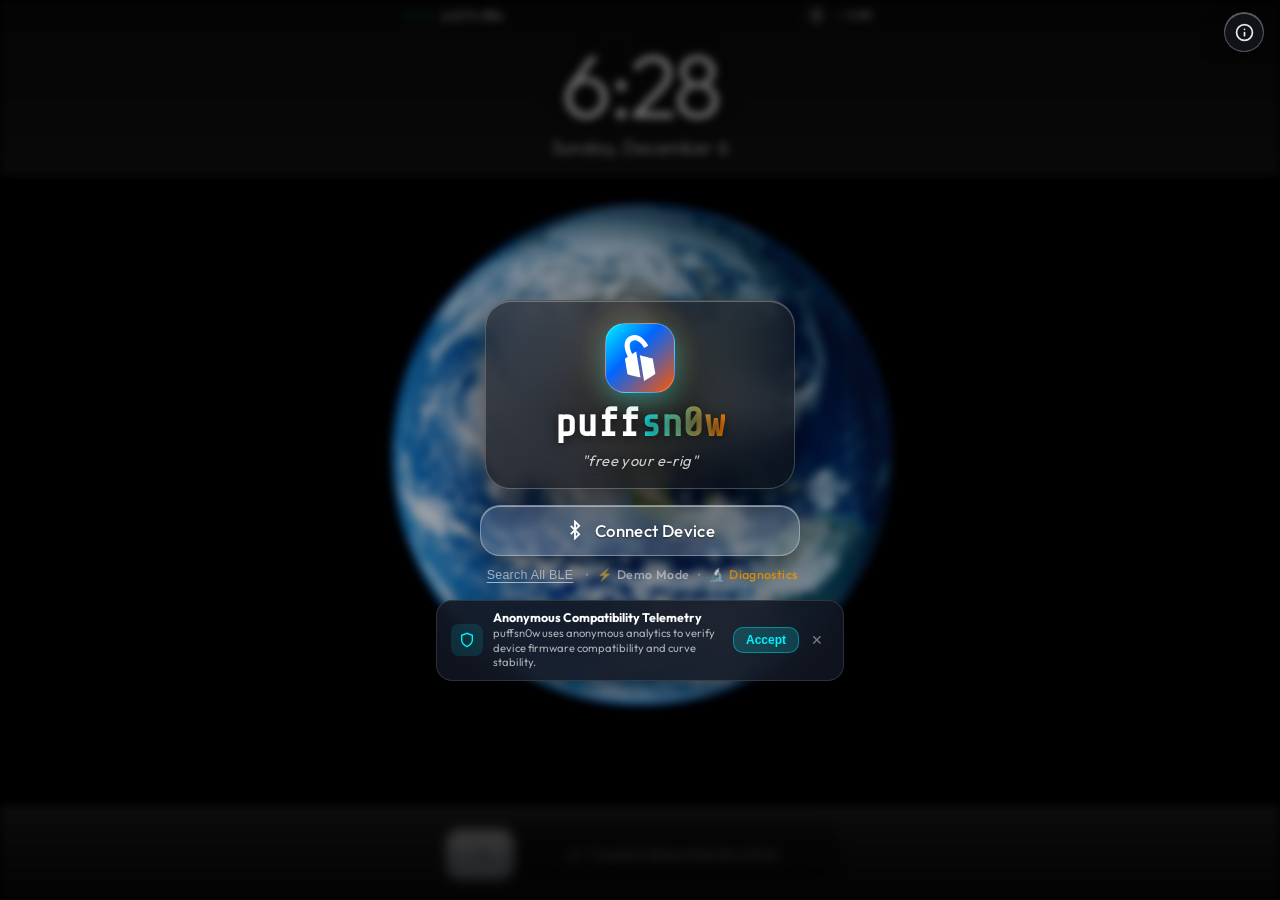
==== puffsn0w/index.html @ fd74287e "feat(diag): add standalone hardware diagnostic and protocol probe suite" ====
<!DOCTYPE html>
<html lang="en" class="lockscreen-active">

<head>
  <meta charset="UTF-8">
  <meta name="viewport"
    content="width=device-width, initial-scale=1.0, maximum-scale=1.0, user-scalable=no, viewport-fit=cover">
  <!-- Primary SEO Meta Tags for "Puffco Jailbreak" -->
  <title>puffsn0w - Puffco Jailbreak Controller</title>
  <meta name="title" content="puffsn0w - Puffco Jailbreak Controller">
  <meta name="description"
    content="The ultimate Puffco jailbreak web app for Peak Pro &amp; Proxy. Unlock custom real-time heat curves, precision Web Bluetooth temperature control, LED lighting profiles, and direct hardware flash memory management with zero vendor lock-in.">
  <meta name="keywords"
    content="puffco jailbreak, puffco peak pro jailbreak, puffco proxy jailbreak, puffco 3dxl jailbreak, puffco custom heat curves, puffco bluetooth controller, puffco web app, web bluetooth puffco, e-rig jailbreak, peak pro temperature curves, puffco firmware profile bypass, puffsn0w">
  <meta name="robots" content="index, follow, max-snippet:-1, max-image-preview:large, max-video-preview:-1">
  <meta name="author" content="puffsn0w">
  <link rel="canonical" href="https://puffsn0w.terpscoops.com/">

  <!-- Open Graph / Facebook / Discord / Slack -->
  <meta property="og:type" content="website">
  <meta property="og:url" content="https://puffsn0w.terpscoops.com/">
  <meta property="og:site_name" content="puffsn0w">
  <meta property="og:title" content="Puffco Jailbreak | puffsn0w — Custom Heat Curves &amp; Web Bluetooth Controller">
  <meta property="og:description"
    content="Unlock your Puffco Peak Pro, 3DXL &amp; Proxy. Dynamic temperature curves, real-time telemetry, and complete freedom with no app install required.">
  <meta property="og:image" content="./icons/puffsn0w.png">
  <meta property="og:image:width" content="1200">
  <meta property="og:image:height" content="630">
  <meta property="og:image:alt" content="puffsn0w — The Ultimate Puffco Jailbreak and Web Studio">
  <meta property="og:locale" content="en_US">

  <!-- Twitter Cards -->
  <meta name="twitter:card" content="summary_large_image">
  <meta name="twitter:url" content="https://puffsn0w.terpscoops.com/">
  <meta name="twitter:title" content="puffsn0w - Puffco Jailbreak Controller">
  <meta name="twitter:description"
    content="Unlock your Puffco Peak Pro &amp; Proxy. Dynamic temperature curves, real-time telemetry, and complete freedom with no app install required.">
  <meta name="twitter:image" content="./icons/puffsn0w.png">
  <meta name="twitter:image:alt" content="puffsn0w — The Ultimate Puffco Jailbreak and Web Studio">

  <!-- Structured Data: WebApplication + FAQPage JSON-LD for rich Google snippets -->
  <script type="application/ld+json">
  {
    "@context": "https://schema.org",
    "@graph": [
      {
        "@type": "WebApplication",
        "@id": "https://puffsn0w.terpscoops.com/#app",
        "name": "puffsn0w",
        "alternateName": "Puffco Jailbreak Web Controller",
        "url": "https://puffsn0w.terpscoops.com/",
        "description": "An open-source Puffco jailbreak web application enabling real-time Web Bluetooth control, custom dynamic temperature heat curves, and hardware profile management for Puffco Peak Pro and Proxy devices.",
        "applicationCategory": "UtilitiesApplication",
        "operatingSystem": "Web, iOS (via Bluefy), Android (Chrome), macOS, Windows, Linux",
        "offers": {
          "@type": "Offer",
          "price": "0",
          "priceCurrency": "USD"
        },
        "featureList": [
          "Puffco Web Bluetooth jailbreak controller",
          "Dynamic real-time heat curve editor and PID loop governor",
          "Support for Peak Pro, Peak Pro v2, 3DXL chamber, and Proxy",
          "Direct hardware flash profile backup and vault restoration",
          "Offline Progressive Web App (PWA) with zero installation required",
          "Live thermal HUD with real-time temperature, battery, and sesh tracking"
        ],
        "keywords": "puffco jailbreak, puffco peak pro jailbreak, puffco proxy jailbreak, puffco custom heat curves, puffco bluetooth web app, peak pro 3dxl"
      },
      {
        "@type": "FAQPage",
        "@id": "https://puffsn0w.terpscoops.com/#faq",
        "mainEntity": [
          {
            "@type": "Question",
            "name": "What is the puffsn0w Puffco jailbreak?",
            "acceptedAnswer": {
              "@type": "Answer",
              "text": "puffsn0w is a free, open-source web application that connects directly to Puffco Peak Pro and Proxy e-rigs using Web Bluetooth. It acts as a jailbreak controller, unlocking advanced features like custom dynamic temperature curves, real-time telemetry, and profile customization without the official app or vendor lock-in."
            }
          },
          {
            "@type": "Question",
            "name": "How does puffsn0w connect to Puffco devices?",
            "acceptedAnswer": {
              "@type": "Answer",
              "text": "puffsn0w connects directly over 2.4 GHz Bluetooth Low Energy (BLE) using standard browser Web Bluetooth APIs. On desktop and Android, it works out of the box in Google Chrome, Edge, and Brave. On iOS, it connects seamlessly through BLE-enabled WebKit browsers such as Bluefy."
            }
          },
          {
            "@type": "Question",
            "name": "Does this Puffco jailbreak support the 3DXL chamber?",
            "acceptedAnswer": {
              "@type": "Answer",
              "text": "Yes, puffsn0w automatically detects standard chambers and the 3DXL chamber on both Peak Pro v1 and Peak Pro v2, dynamically adjusting real-time thermal curves and telemetry accordingly."
            }
          },
          {
            "@type": "Question",
            "name": "Can puffsn0w damage my device?",
            "acceptedAnswer": {
              "@type": "Answer",
              "text": "puffsn0w is designed with strict thermal safety policies, including hold-to-fire safeguards, hot-chamber guards, flash memory wear throttling, and dedicated profile slot routing to protect your hardware and factory profile presets."
            }
          }
        ]
      }
    ]
  }
  </script>


  <!-- Early Demo Mode Detection -->
  <script>
    (function () {
      var isDemo = window.__DEMO_MODE__ === true ||
        document.documentElement.dataset.demo === 'true' ||
        window.location.pathname.replace(/\/+$/, '').endsWith('/demo') ||
        window.location.pathname.includes('/demo/') ||
        new URLSearchParams(window.location.search).has('demo') ||
        window.location.hash.toLowerCase().includes('demo');
      if (isDemo) {
        window.__DEMO_MODE__ = true;
        document.documentElement.dataset.demo = 'true';
      }
    })();
  </script>

  <!-- Google tag (gtag.js) -->
  <script async src="https://www.googletagmanager.com/gtag/js?id=G-4HJF59E8YR"></script>
  <script>
    window.dataLayer = window.dataLayer || [];
    function gtag() { dataLayer.push(arguments); }
    gtag('js', new Date());

    gtag('config', 'G-4HJF59E8YR');
  </script>

  <!-- Mobile PWA & Apple Web App Meta -->
  <meta name="apple-mobile-web-app-capable" content="yes">
  <meta name="apple-mobile-web-app-status-bar-style" content="black-translucent">
  <meta name="apple-mobile-web-app-title" content="puffsn0w">
  <meta name="theme-color" content="#08090d">
  <!-- Path Browser (iOS) Web Bluetooth permission trigger -->
  <meta name="path-bluetooth" content="true">
  <link rel="manifest" href="./manifest.json">
  <link rel="icon" type="image/x-icon" href="./icons/favicon.ico">
  <link rel="icon" type="image/png" sizes="32x32" href="./icons/favicon-32x32.png">
  <link rel="icon" type="image/png" sizes="16x16" href="./icons/favicon-16x16.png">
  <link rel="icon" type="image/svg+xml" href="./icons/puffsn0w-icon.svg">
  <link rel="apple-touch-icon" sizes="180x180" href="./icons/apple-touch-icon.png">

  <!-- Google Fonts: JetBrains Mono, Outfit & Share Tech Mono for Jailbreak Terminal aesthetic -->
  <link rel="preconnect" href="https://fonts.googleapis.com">
  <link rel="preconnect" href="https://fonts.gstatic.com" crossorigin>
  <link
    href="https://fonts.googleapis.com/css2?family=JetBrains+Mono:wght@400;500;600;700&family=Outfit:wght@300;400;500;600;700;800&family=Share+Tech+Mono&display=swap"
    rel="stylesheet">
  <link rel="stylesheet" href="./styles.css?v=5.6">
</head>

<body class="theme-dark lockscreen-active">
  <!-- Ambient background glow layers -->
  <div class="glow-backdrop" aria-hidden="true">
    <div class="radial-orb orb-amber"></div>
    <div class="radial-orb orb-purple"></div>
    <div class="radial-orb orb-cyan"></div>
  </div>

  <!-- Browser Compatibility Helper Banner (Dismissible) -->
  <div id="compat-banner" class="compat-banner hidden">
    <div class="compat-banner-content">
      <span class="compat-banner-icon">📱</span>
      <div class="compat-banner-text">
        <span id="compat-banner-msg"><strong>iOS Notice:</strong> Mobile Safari does not support Bluetooth. Open in <a
            href="https://apps.apple.com/us/app/bluefy-web-ble-browser/id1492822055" target="_blank"
            rel="noopener noreferrer"
            style="color: var(--accent-cyan); text-decoration: underline;"><strong>Bluefy</strong></a> (Path Browser no
          longer accepts custom URLs) to connect directly via Web Bluetooth!</span>
      </div>
    </div>
    <div class="compat-banner-actions">
      <button id="compat-guide-btn" class="compat-btn-guide">Guide</button>
      <button id="compat-dismiss-btn" class="compat-btn-dismiss" aria-label="Dismiss banner">✕</button>
    </div>
  </div>

  <!-- ========================================================================= -->
  <!-- puffsn0w Classic iPod Touch "Slide to Unlock" Lockscreen Home Page        -->
  <!-- ========================================================================= -->
  <section id="lockscreen" class="lockscreen-overlay lockscreen-locked" aria-label="puffsn0w Lock Screen">
    <!-- Fullscreen Earth Wallpaper Background (blurred while locked/disconnected) -->
    <div id="lockscreen-wallpaper" class="lockscreen-wallpaper"></div>

    <!-- Top-Right Lockscreen Info Button (Pre-connection quick guide) -->
    <button id="lockscreen-info-btn" class="lockscreen-info-btn" type="button"
      aria-label="puffsn0w App Info & Setup Guide" title="App Info & Setup Instructions">
      <svg viewBox="0 0 24 24" width="19" height="19" fill="none" stroke="currentColor" stroke-width="2.2"
        stroke-linecap="round" stroke-linejoin="round" aria-hidden="true">
        <circle cx="12" cy="12" r="10"></circle>
        <line x1="12" y1="16" x2="12" y2="12"></line>
        <line x1="12" y1="8" x2="12.01" y2="8"></line>
      </svg>
    </button>

    <!-- Top Header Bar with dark grey transparent background & border -->
    <div class="lockscreen-top-bar">
      <!-- Top Status Bar -->
      <div class="lockscreen-status-bar">
        <div class="status-carrier">
          <span class="carrier-dots">•••••</span>
          <span class="carrier-name">puffsn0w</span>
        </div>
        <div class="status-icons">
          <span id="lockscreen-bt-badge" class="lockscreen-bt-badge" title="Web Bluetooth Status">
            <svg viewBox="0 0 24 24" width="13" height="13" fill="none" stroke="currentColor" stroke-width="2.2">
              <path d="m7 7 10 10-5 5V2l5 5L7 17" />
            </svg>
          </span>
          <span id="lockscreen-battery-pill" class="lockscreen-battery-pill" title="Device Battery">
            <span id="lockscreen-battery-val">--%</span>
            <svg viewBox="0 0 24 24" width="14" height="14" fill="none" stroke="currentColor" stroke-width="2">
              <rect x="2" y="7" width="16" height="10" rx="2" ry="2" />
              <line x1="22" y1="11" x2="22" y2="13" />
              <rect id="lockscreen-battery-fill" x="4" y="9" width="0" height="6" rx="1" fill="currentColor" />
            </svg>
          </span>
        </div>
      </div>

      <!-- iPod Touch Big Digital Clock & Date -->
      <div class="lockscreen-clock-section">
        <div id="lockscreen-clock" class="lockscreen-clock">9:41</div>
        <div id="lockscreen-date" class="lockscreen-date">Loading...</div>
      </div>
    </div>

    <!-- Center Jailbreak & Connect Section (Disappears once connected) -->
    <div id="lockscreen-center-section" class="lockscreen-center-section">
      <div class="lockscreen-brand-box">
        <div class="lockscreen-logo-halo"></div>
        <div class="lockscreen-logo" aria-hidden="true">
          <svg viewBox="0 0 378.51 565.57" width="46" height="46" fill="currentColor">
            <path
              d="M346.42,288.44s-139.03-33.79-159.45-40.37l52.49,317.5c46.31-29.82,97.72-57.81,139.06-90.27-10.52-52.71-32.09-186.85-32.09-186.85Z" />
            <path
              d="M96.63,70.38c17.71-8.55,33.85-9.57,50.8-3.2,46.22,17.36,80.58,67.04,91.05,91.65l51.51-27.59c-.48-1.15-2.4-7.3-23.21-38-29.35-43.29-61.97-71.93-96.95-85.13-32.88-12.41-67.69-10.54-100.67,5.38C37.18,28.93,15.22,54.35,5.66,87-5.18,124.05-.43,169.85,19.79,223.13c6.79,17.9,14.21,33.58,20.2,45.24l-29.08,18.28-7.21,4.03,31.62,190.54c49.34,17.02,106.36,27.37,159.65,40.19l-52.49-317.5-48.86,30.72c-17.23-34.71-38.65-91.43-27.32-129.96,4.6-15.64,14.23-26.53,30.32-34.3Z" />
          </svg>
        </div>
        <h1 class="lockscreen-title terminal-brand">puff<span>sn0w</span></h1>
        <p class="lockscreen-tagline">"free your e-rig"</p>
      </div>

      <!-- Semantic SEO Overview for Search Engines & Accessibility -->
      <section class="sr-only" aria-label="About puffsn0w Puffco Jailbreak">
        <h2>Puffco Jailbreak — Dynamic Heat Curves &amp; Web Bluetooth Controller</h2>
        <p>puffsn0w is the open-source Puffco jailbreak designed for Puffco Peak Pro (v1 and v2), 3DXL chambers, and
          Puffco Proxy devices. It enables real-time dynamic heat curves, hardware flash memory profile vaults, instant
          temperature step adjustments, and battery diagnostics directly inside the web browser via Web Bluetooth with
          zero app store installation.</p>
      </section>


      <!-- Connect Button & Actions Card -->
      <div id="lockscreen-connect-card" class="lockscreen-connect-card">
        <button id="lockscreen-connect-btn" class="lockscreen-btn-primary" title="Scan & Connect Puffco Device">
          <svg class="btn-ble-icon" viewBox="0 0 24 24" width="20" height="20" fill="none" stroke="currentColor"
            stroke-width="2.2">
            <path d="m7 7 10 10-5 5V2l5 5L7 17" />
          </svg>
          <span id="lockscreen-connect-label">Connect Device</span>
        </button>
        <div id="lockscreen-connect-sublinks" class="lockscreen-sublinks">
          <button type="button" id="lockscreen-pair-new-btn" class="lockscreen-link-btn hidden" title="Pair a different Puffco device">Pair New Rig</button>
          <span id="lockscreen-pair-new-dot" class="sublink-dot hidden">•</span>
          <button type="button" id="lockscreen-search-all-btn" class="lockscreen-link-btn" title="Search all Bluetooth devices in the room (unfiltered)">Search All BLE</button>
          <span class="sublink-dot">•</span>
          <a href="./demo/" class="lockscreen-demo-link" title="Explore puffsn0w with a simulated Peak Pro">⚡ Demo Mode</a>
          <span class="sublink-dot">•</span>
          <a href="./diag.html" class="lockscreen-demo-link" title="Hardware Diagnostics and BLE Register Prober" style="color: var(--accent-orange, #f59e0b);">🔬 Diagnostics</a>
        </div>
      </div>

      <!-- Unobtrusive Analytics Consent Modal (inobtrusive popup below connect button) -->
      <div id="analytics-modal" class="analytics-popup">
        <div class="analytics-popup-inner">
          <div class="analytics-popup-icon" aria-hidden="true">
            <svg viewBox="0 0 24 24" width="16" height="16" fill="none" stroke="currentColor" stroke-width="2">
              <path d="M12 22s8-4 8-10V5l-8-3-8 3v7c0 6 8 10 8 10z" />
            </svg>
          </div>
          <div class="analytics-popup-text">
            <span class="analytics-title">Anonymous Compatibility Telemetry</span>
            <span class="analytics-desc">puffsn0w uses anonymous analytics to verify device firmware compatibility and
              curve stability.</span>
          </div>
          <div class="analytics-popup-actions">
            <button id="analytics-accept-btn" class="analytics-btn-accept">Accept</button>
            <button id="analytics-dismiss-btn" class="analytics-btn-dismiss"
              aria-label="Dismiss analytics popup">✕</button>
          </div>
        </div>
      </div>
    </div>

    <!-- iPod Touch Classic Slide to Unlock Slider Bottom Bar with dark grey transparent background -->
    <div class="lockscreen-bottom-bar">
      <div class="slider-container">
        <div id="lockscreen-slider-track" class="slide-to-unlock-track slider-locked">
          <!-- Locked hint overlay (blurred initially until device connects) -->
          <div id="slider-locked-hint" class="slider-locked-hint">
            <svg viewBox="0 0 24 24" width="13" height="13" fill="none" stroke="currentColor" stroke-width="2.2">
              <rect x="3" y="11" width="18" height="11" rx="2" ry="2" />
              <path d="M7 11V7a5 5 0 0 1 10 0v4" />
            </svg>
            <span id="slider-locked-text">Connect device first to unlock</span>
          </div>

          <!-- Shimmering text (active once connected) -->
          <div id="slide-shimmer-label" class="slide-shimmer-text">
            <span>slide to unlock</span>
          </div>

          <!-- Skeuomorphic iPod Slider Thumb -->
          <div id="lockscreen-slider-thumb" class="slide-thumb" role="slider" aria-label="Slide to unlock" tabindex="0">
            <div class="thumb-inner-gloss"></div>
            <svg class="thumb-chevron" viewBox="0 0 24 24" width="22" height="22" fill="currentColor">
              <path d="M5 13h9.17l-3.58 3.59L12 18l6-6-6-6-1.41 1.41L14.17 11H5v2z" />
            </svg>
          </div>
        </div>
      </div>
    </div>

    <!-- Lockscreen Info & Platform Setup Guide Modal -->
    <div id="lockscreen-info-modal" class="lockscreen-info-modal-overlay hidden" role="dialog" aria-modal="true"
      aria-labelledby="lockscreen-info-title">
      <div class="lockscreen-info-modal-window">
        <!-- Modal Header -->
        <div class="lockscreen-info-header">
          <div class="lockscreen-info-header-title">
            <div class="lockscreen-info-pill-badge">PUFFSN0W GUIDE</div>
            <h3 id="lockscreen-info-title" class="lockscreen-info-title">Quick Overview &amp; Setup</h3>
          </div>
          <button id="close-lockscreen-info-modal" class="lockscreen-info-close-btn" type="button"
            aria-label="Close guide">✕</button>
        </div>

        <!-- Modal Section Switcher Tabs -->
        <div class="info-nav-tabs" role="tablist" aria-label="Information section switcher">
          <button type="button" class="info-nav-tab active" data-info-tab="instructions" id="info-tab-instructions"
            role="tab" aria-selected="true" aria-controls="info-section-instructions">
            <svg viewBox="0 0 24 24" width="15" height="15" fill="none" stroke="currentColor" stroke-width="2" aria-hidden="true">
              <path d="M12 2L3 14h9l-1 8 10-12h-9l1-8z" />
            </svg>
            <span>Setup Instructions</span>
          </button>
          <button type="button" class="info-nav-tab tab-disclaimer" data-info-tab="disclaimer" id="info-tab-disclaimer"
            role="tab" aria-selected="false" aria-controls="info-section-disclaimer">
            <svg viewBox="0 0 24 24" width="15" height="15" fill="none" stroke="currentColor" stroke-width="2" aria-hidden="true">
              <path d="M12 22s8-4 8-10V5l-8-3-8 3v7c0 6 8 10 8 10z" />
              <line x1="12" y1="8" x2="12" y2="12" />
              <line x1="12" y1="16" x2="12.01" y2="16" />
            </svg>
            <span>Legal Disclaimer</span>
          </button>
        </div>

        <div class="lockscreen-info-body">
          <!-- SECTION 1: SETUP INSTRUCTIONS -->
          <div id="info-section-instructions" class="info-section-content active">
            <!-- 1-Sentence App Rundown Banner -->
            <div class="lockscreen-rundown-card">
              <div class="rundown-icon" aria-hidden="true">
                <svg viewBox="0 0 24 24" width="20" height="20" fill="none" stroke="currentColor" stroke-width="2">
                  <path d="M13 2L3 14h9l-1 8 10-12h-9l1-8z" />
                </svg>
              </div>
              <p class="rundown-text">
                <strong>puffsn0w</strong> is an open-source web jailbreak for Puffco Peak Pro &amp; Proxy that unlocks
                custom dynamic heat curves, real-time telemetry, and hardware profile tuning directly in your browser with
                zero vendor lock-in.
              </p>
            </div>

            <!-- Tri-Toggle Platform Switcher -->
            <div class="platform-switcher-section">
              <div class="platform-switcher-label">Select Your Platform:</div>
              <div class="platform-switcher" role="tablist" aria-label="Choose operating system">
                <button type="button" class="platform-tab-btn active" data-platform="ios" role="tab" aria-selected="true"
                  aria-controls="platform-panel-ios" id="tab-ios">
                  <svg viewBox="0 0 24 24" width="16" height="16" fill="currentColor" aria-hidden="true">
                    <path
                      d="M18.71 19.5c-.83 1.24-1.71 2.45-3.05 2.47-1.34.03-1.77-.79-3.29-.79-1.53 0-2 .77-3.27.82-1.31.05-2.3-1.32-3.14-2.53C4.25 17 2.94 12.45 4.7 9.39c.87-1.52 2.43-2.48 4.12-2.51 1.28-.02 2.5.87 3.29.87.78 0 2.26-1.07 3.81-.91.65.03 2.47.26 3.64 1.98-.09.06-2.17 1.28-2.15 3.81.03 3.02 2.65 4.03 2.68 4.04-.03.07-.42 1.44-1.38 2.83M15.97 6.4c.66-.82 1.11-1.96.99-3.1-.96.04-2.12.64-2.8 1.44-.6.69-1.12 1.83-.98 2.93 1.07.08 2.13-.45 2.79-1.27z" />
                  </svg>
                  <span>iOS</span>
                </button>
                <button type="button" class="platform-tab-btn" data-platform="android" role="tab" aria-selected="false"
                  aria-controls="platform-panel-android" id="tab-android">
                  <svg viewBox="0 0 24 24" width="16" height="16" fill="currentColor" aria-hidden="true">
                    <path
                      d="M17.523 15.341a1 1 0 1 0-1.732-1 1 1 0 0 0 1.732 1zm-11.046 0a1 1 0 1 0-1.732-1 1 1 0 0 0 1.732 1zM7.05 6.462l-1.42-2.46a.5.5 0 1 0-.866.5l1.443 2.5A8.04 8.04 0 0 0 2.05 13h19.9a8.04 8.04 0 0 0-4.157-5.998l1.443-2.5a.5.5 0 1 0-.866-.5L16.95 6.462A7.95 7.95 0 0 0 12 5.5c-1.79 0-3.465.347-4.95.962z" />
                  </svg>
                  <span>Android</span>
                </button>
                <button type="button" class="platform-tab-btn" data-platform="desktop" role="tab" aria-selected="false"
                  aria-controls="platform-panel-desktop" id="tab-desktop">
                  <svg viewBox="0 0 24 24" width="16" height="16" fill="currentColor" aria-hidden="true">
                    <path
                      d="M20 18c1.1 0 2-.9 2-2V6c0-1.1-.9-2-2-2H4c-1.1 0-2 .9-2 2v10c0 1.1.9 2 2 2H0v2h24v-2h-4zM4 6h16v10H4V6z" />
                  </svg>
                  <span>Desktop</span>
                </button>
              </div>
            </div>

            <!-- Platform Panels Container -->
            <div class="platform-panels-container">
              <!-- iOS Instructions Panel -->
              <div id="platform-panel-ios" class="platform-panel active" role="tabpanel" aria-labelledby="tab-ios">
                <div class="panel-header-badge">
                  <span class="badge-tag apple-tag">Apple iPhone &amp; iPad</span>
                  <span class="badge-status">Web BLE Browser Required</span>
                </div>
                <ol class="instruction-steps">
                  <li class="instruction-step">
                    <div class="step-num">1</div>
                    <div class="step-details">
                      <h4>Install Bluefy &amp; Open puffsn0w</h4>
                      <p>Download <a href="https://apps.apple.com/us/app/bluefy-web-ble-browser/id1492822055"
                          target="_blank" rel="noopener noreferrer" class="link-cyan"><strong>Bluefy Web BLE Browser
                            ↗</strong></a> from the App Store, then open <strong>puffsn0w.terpscoops.com</strong>.</p>
                      <div class="copy-url-container">
                        <div class="copy-url-box">
                          <input type="text" class="copy-url-input" id="ios-puffsn0w-url" value="puffsn0w.terpscoops.com"
                            readonly spellcheck="false" aria-label="puffsn0w URL" />
                          <button type="button" class="btn-copy-url" id="copy-url-btn" aria-label="Copy website URL"
                            title="Copy URL">
                            <svg class="copy-icon" viewBox="0 0 24 24" width="13" height="13" fill="none"
                              stroke="currentColor" stroke-width="2">
                              <rect x="9" y="9" width="13" height="13" rx="2" ry="2"></rect>
                              <path d="M5 15H4a2 2 0 0 1-2-2V4a2 2 0 0 1 2-2h9a2 2 0 0 1 2 2v1"></path>
                            </svg>
                            <span class="copy-text">Copy</span>
                          </button>
                        </div>
                      </div>
                    </div>
                  </li>
                  <li class="instruction-step">
                    <div class="step-num">2</div>
                    <div class="step-details">
                      <h4>Before Pairing</h4>
                      <p>Close the official Puffco app (Path Browser). Hold the power button on your Peak Pro or Proxy for
                        <strong>6 seconds</strong> until the light ring pulses blue.
                      </p>
                    </div>
                  </li>
                  <li class="instruction-step">
                    <div class="step-num">3</div>
                    <div class="step-details">
                      <h4>Connect &amp; Slide to Unlock</h4>
                      <p>Tap <strong>Connect Device</strong>, select your device from the popup picker, and slide to
                        unlock!</p>
                    </div>
                  </li>
                </ol>

                <!-- Tooltip Style Tip Step -->
                <div class="instruction-tip-card">
                  <div class="tip-header">
                    <div class="tip-badge">
                      <svg viewBox="0 0 24 24" width="12" height="12" fill="none" stroke="currentColor"
                        stroke-width="2.5">
                        <path
                          d="M12 2v4M12 18v4M4.93 4.93l2.83 2.83M16.24 16.24l2.83 2.83M2 12h4M18 12h4M4.93 19.07l2.83-2.83M16.24 7.76l2.83-2.83" />
                      </svg>
                      <span>TIP</span>
                    </div>
                    <span class="tip-title">Home Screen Shortcut</span>
                  </div>
                  <p class="tip-body">
                    To create a 1-tap Home Screen icon, open your <strong>Shortcuts</strong> app and create a shortcut for
                    <em>Open App &gt; Bluefy</em>.
                  </p>
                </div>
              </div>

              <!-- Android Instructions Panel -->
              <div id="platform-panel-android" class="platform-panel" role="tabpanel" aria-labelledby="tab-android"
                hidden>
                <div class="panel-header-badge">
                  <span class="badge-tag android-tag">Android Devices</span>
                  <span class="badge-status">Native Web Bluetooth Ready</span>
                </div>
                <ol class="instruction-steps">
                  <li class="instruction-step">
                    <div class="step-num">1</div>
                    <div class="step-details">
                      <h4>Open in Browser</h4>
                      <p>Open in Chrome, Edge, or Samsung Internet. Web Bluetooth is natively supported.</p>
                    </div>
                  </li>
                  <li class="instruction-step">
                    <div class="step-num">2</div>
                    <div class="step-details">
                      <h4>Before Pairing</h4>
                      <p>Turn on Bluetooth &amp; Location, and close the official Puffco app. Hold power on your device
                        for
                        <strong>6 seconds</strong> until the light ring pulses blue.
                      </p>
                    </div>
                  </li>
                  <li class="instruction-step">
                    <div class="step-num">3</div>
                    <div class="step-details">
                      <h4>Connect &amp; Slide to Unlock</h4>
                      <p>Tap <strong>Connect Device</strong>, select your device from the popup picker, and slide to
                        unlock!</p>
                    </div>
                  </li>
                </ol>

                <!-- Tooltip Style Tip Step -->
                <div class="instruction-tip-card">
                  <div class="tip-header">
                    <div class="tip-badge">
                      <svg viewBox="0 0 24 24" width="12" height="12" fill="none" stroke="currentColor"
                        stroke-width="2.5">
                        <path
                          d="M12 2v4M12 18v4M4.93 4.93l2.83 2.83M16.24 16.24l2.83 2.83M2 12h4M18 12h4M4.93 19.07l2.83-2.83M16.24 7.76l2.83-2.83" />
                      </svg>
                      <span>TIP</span>
                    </div>
                    <span class="tip-title">Install App (PWA)</span>
                  </div>
                  <p class="tip-body">
                    Tap the browser menu (<strong>⋮</strong>) and select <strong>"Install app"</strong> or
                    <strong>"Add to Home screen"</strong> for a full-screen standalone app experience.
                  </p>
                </div>
              </div>

              <!-- Desktop Instructions Panel -->
              <div id="platform-panel-desktop" class="platform-panel" role="tabpanel" aria-labelledby="tab-desktop"
                hidden>
                <div class="panel-header-badge">
                  <span class="badge-tag desktop-tag">macOS / Windows / Linux</span>
                  <span class="badge-status">Chromium Native BLE</span>
                </div>
                <ol class="instruction-steps">
                  <li class="instruction-step">
                    <div class="step-num">1</div>
                    <div class="step-details">
                      <h4>Open in Chromium Browser</h4>
                      <p>Open in Chrome, Edge, Brave, or Arc. Web Bluetooth is natively supported.</p>
                    </div>
                  </li>
                  <li class="instruction-step">
                    <div class="step-num">2</div>
                    <div class="step-details">
                      <h4>Before Pairing</h4>
                      <p>Close the mobile app. On macOS, ensure Chrome has Bluetooth access. Hold power on your device for
                        <strong>6 seconds</strong> until the light ring pulses blue.
                      </p>
                    </div>
                  </li>
                  <li class="instruction-step">
                    <div class="step-num">3</div>
                    <div class="step-details">
                      <h4>Connect &amp; Slide to Unlock</h4>
                      <p>Click <strong>Connect Device</strong>, select your device from the popup picker, and slide to
                        unlock!</p>
                    </div>
                  </li>
                </ol>

                <!-- Tooltip Style Tip Step -->
                <div class="instruction-tip-card">
                  <div class="tip-header">
                    <div class="tip-badge">
                      <svg viewBox="0 0 24 24" width="12" height="12" fill="none" stroke="currentColor"
                        stroke-width="2.5">
                        <path
                          d="M12 2v4M12 18v4M4.93 4.93l2.83 2.83M16.24 16.24l2.83 2.83M2 12h4M18 12h4M4.93 19.07l2.83-2.83M16.24 7.76l2.83-2.83" />
                      </svg>
                      <span>TIP</span>
                    </div>
                    <span class="tip-title">Install Desktop App</span>
                  </div>
                  <p class="tip-body">
                    Click the install icon (<strong>⊕</strong>) in your browser address bar to install puffsn0w as a
                    standalone desktop app.
                  </p>
                </div>
              </div>
            </div>

            <!-- Subtle Link to Legal Disclaimer -->
            <div class="disclaimer-jump-wrap">
              <button type="button" class="btn-text-link" id="jump-to-disclaimer-btn">
                <span>⚖️ Read Legal Disclaimer &amp; Liability Waiver</span>
                <svg viewBox="0 0 24 24" width="14" height="14" fill="none" stroke="currentColor" stroke-width="2">
                  <path d="M5 12h14M12 5l7 7-7 7" />
                </svg>
              </button>
            </div>
          </div>

          <!-- SECTION 2: LEGAL & SAFETY DISCLAIMER (Separate Tab) -->
          <div id="info-section-disclaimer" class="info-section-content" hidden>
            <div class="disclaimer-overview-banner">
              <div class="disclaimer-banner-icon" aria-hidden="true">
                <svg viewBox="0 0 24 24" width="22" height="22" fill="none" stroke="currentColor" stroke-width="2">
                  <path d="M12 22s8-4 8-10V5l-8-3-8 3v7c0 6 8 10 8 10z" />
                  <line x1="12" y1="8" x2="12" y2="12" />
                  <line x1="12" y1="16" x2="12.01" y2="16" />
                </svg>
              </div>
              <div>
                <h4 class="disclaimer-banner-title">Legal &amp; Safety Disclaimer</h4>
                <p class="disclaimer-banner-sub">Please review the terms of use, assumption of risk, and limitation of liability before connecting your device.</p>
              </div>
            </div>

            <div class="disclaimer-clauses-list">
              <div class="disclaimer-clause-card">
                <div class="clause-header">
                  <span class="clause-badge">AFFILIATION</span>
                  <h5>Independent Third-Party Software</h5>
                </div>
                <p>puffsn0w is an independent, community-developed open-source software project. It is <strong>not affiliated, associated, authorized, endorsed by, or in any way officially connected with Puff Co.</strong> or any of its subsidiaries. All product names, logos, and trademarks (including &ldquo;Puff Co.&rdquo;, &ldquo;Puffco&rdquo;, &ldquo;Peak Pro&rdquo;, &ldquo;Proxy&rdquo;, and &ldquo;3DXL&rdquo;) are registered trademarks of their respective owners.</p>
              </div>

              <div class="disclaimer-clause-card">
                <div class="clause-header">
                  <span class="clause-badge badge-warning">AS-IS USE</span>
                  <h5>Assumption of Risk (&ldquo;As-Is&rdquo;)</h5>
                </div>
                <p>This software is provided <strong>&ldquo;as is&rdquo; and &ldquo;as available&rdquo; without warranties of any kind</strong>, express or implied. Operating electronic vaporizers, tuning temperature setpoints, executing dynamic heating curves, or writing directly to hardware profile registers involves inherent physical and electrical risks. You assume all responsibility and risk for any use of puffsn0w with your hardware.</p>
              </div>

              <div class="disclaimer-clause-card">
                <div class="clause-header">
                  <span class="clause-badge badge-danger">LIABILITY</span>
                  <h5>Complete Limitation of Liability</h5>
                </div>
                <p>In no event shall the authors, developers, maintainers, contributors, or distributors of puffsn0w be held liable for any direct, indirect, incidental, special, exemplary, punitive, or consequential damages (including, but not limited to, device malfunction, chamber damage, heating element burnout, battery degradation, voided manufacturer warranties, loss of data, property damage, or personal injury) arising out of or in connection with the use, misuse, or inability to use this software.</p>
              </div>

              <div class="disclaimer-clause-card">
                <div class="clause-header">
                  <span class="clause-badge badge-muted">WARRANTY</span>
                  <h5>Manufacturer Warranty Notice</h5>
                </div>
                <p>Modifying factory operating parameters, flashing unofficial thermal curves, or communicating with your device via third-party Bluetooth software may void your original manufacturer warranty. Use entirely at your own discretion and risk.</p>
              </div>
            </div>

            <div class="disclaimer-back-wrap">
              <button type="button" class="btn btn-secondary btn-sm" id="back-to-guide-btn">
                <svg viewBox="0 0 24 24" width="14" height="14" fill="none" stroke="currentColor" stroke-width="2">
                  <path d="M19 12H5M12 19l-7-7 7-7" />
                </svg>
                <span>Back to Setup Instructions</span>
              </button>
            </div>
          </div>
        </div>

        <!-- Modal Footer Actions -->
        <div class="lockscreen-info-footer">
          <button id="close-lockscreen-info-btn" class="btn btn-primary" type="button">Got It</button>
        </div>
      </div>
    </div>
  </section>

  <!-- ========================================================================= -->
  <!-- Main Application Dashboard Layout                                         -->
  <!-- ========================================================================= -->
  <div class="app-layout" inert aria-hidden="true">
    <!-- Header / Navbar -->
    <header class="app-header">
      <div class="brand-section">
        <div class="brand-logo" aria-hidden="true">
          <svg viewBox="0 0 378.51 565.57" width="24" height="24" fill="currentColor">
            <path
              d="M346.42,288.44s-139.03-33.79-159.45-40.37l52.49,317.5c46.31-29.82,97.72-57.81,139.06-90.27-10.52-52.71-32.09-186.85-32.09-186.85Z" />
            <path
              d="M96.63,70.38c17.71-8.55,33.85-9.57,50.8-3.2,46.22,17.36,80.58,67.04,91.05,91.65l51.51-27.59c-.48-1.15-2.4-7.3-23.21-38-29.35-43.29-61.97-71.93-96.95-85.13-32.88-12.41-67.69-10.54-100.67,5.38C37.18,28.93,15.22,54.35,5.66,87-5.18,124.05-.43,169.85,19.79,223.13c6.79,17.9,14.21,33.58,20.2,45.24l-29.08,18.28-7.21,4.03,31.62,190.54c49.34,17.02,106.36,27.37,159.65,40.19l-52.49-317.5-48.86,30.72c-17.23-34.71-38.65-91.43-27.32-129.96,4.6-15.64,14.23-26.53,30.32-34.3Z" />
          </svg>
        </div>
        <div>
          <h1 class="brand-title terminal-brand">puff<span>sn0w</span></h1>
        </div>
      </div>

      <!-- Navigation Tabs -->
      <nav class="nav-tabs" aria-label="Studio Mode Tabs">
        <button type="button" id="tab-controller-btn" class="nav-tab active" data-tab="tab-controller">
          <svg viewBox="0 0 24 24" width="16" height="16" fill="none" stroke="currentColor" stroke-width="2">
            <circle cx="12" cy="12" r="10" />
            <path d="M12 6v6l4 2" />
          </svg>
          Chamber &amp; Profiles
        </button>
        <button type="button" id="tab-curves-btn" class="nav-tab" data-tab="tab-curves">
          <svg viewBox="0 0 24 24" width="16" height="16" fill="none" stroke="currentColor" stroke-width="2">
            <polyline points="22 12 18 12 15 21 9 3 6 12 2 12" />
          </svg>
          Heat Curve Studio
        </button>
      </nav>

      <!-- Device Connection Banner -->
      <div class="header-status-group">
        <div id="device-pill" class="status-pill status-disconnected">
          <span class="status-dot"></span>
          <span id="device-name-display">No Device</span>
          <span id="chamber-pill" class="badge badge-subtle">3DXL</span>
        </div>

        <div id="battery-widget" class="battery-pill" title="Battery Percentage">
          <svg class="battery-icon" viewBox="0 0 24 24" width="18" height="18" fill="none" stroke="currentColor"
            stroke-width="2">
            <rect x="2" y="7" width="16" height="10" rx="2" ry="2" />
            <line x1="22" y1="11" x2="22" y2="13" />
            <rect id="battery-fill-icon" x="4" y="9" width="0" height="6" rx="1" fill="currentColor" />
          </svg>
          <span id="battery-level-display">--%</span>
          <span id="battery-bolt" class="bolt hidden">⚡</span>
        </div>

        <!-- Connection actions -->
        <div class="header-actions">
          <button id="main-connect-btn" class="btn btn-primary" title="Scan & Connect to Puff device via Web Bluetooth">
            <svg viewBox="0 0 24 24" width="16" height="16" fill="none" stroke="currentColor" stroke-width="2">
              <path d="m7 7 10 10-5 5V2l5 5L7 17" />
            </svg>
            Connect
          </button>
          <button id="safety-settings-btn" class="btn-icon header-safety-btn" title="Thermal Safety & Hardware Policy"
            aria-label="Thermal Safety Settings">
            <svg viewBox="0 0 24 24" width="18" height="18" fill="none" stroke="currentColor" stroke-width="2"
              stroke-linecap="round" stroke-linejoin="round">
              <path d="M12 22s8-4 8-10V5l-8-3-8 3v7c0 6 8 10 8 10z" />
            </svg>
          </button>
          <a href="./diag.html" id="header-diag-btn" class="btn-icon header-safety-btn" title="Hardware Diagnostics & Protocol Probe"
            aria-label="Hardware Diagnostics" style="display: inline-flex; align-items: center; justify-content: center; text-decoration: none; color: inherit;">
            <svg viewBox="0 0 24 24" width="18" height="18" fill="none" stroke="currentColor" stroke-width="2"
              stroke-linecap="round" stroke-linejoin="round">
              <path d="M14.7 6.3a1 1 0 0 0 0 1.4l1.6 1.6a1 1 0 0 0 1.4 0l3.77-3.77a6 6 0 0 1-7.94 7.94l-6.91 6.91a2.12 2.12 0 0 1-3-3l6.91-6.91a6 6 0 0 1 7.94-7.94l-3.76 3.76z"/>
            </svg>
          </a>
          <button id="lock-screen-btn" class="btn-icon header-lock-btn" title="Lock Screen"
            aria-label="Return to Lock Screen">
            <svg viewBox="0 0 24 24" width="18" height="18" fill="none" stroke="currentColor" stroke-width="2">
              <rect x="3" y="11" width="18" height="11" rx="2" ry="2" />
              <path d="M7 11V7a5 5 0 0 1 10 0v4" />
            </svg>
          </button>
        </div>
      </div>
    </header>

    <!-- Tab 1: Standard Controller View -->
    <main id="tab-controller" class="tab-content active">
      <div class="dashboard-grid">
        <!-- Left Column: Hero Chamber Thermal Dial & Session Controls -->
        <section class="card hero-card" aria-label="Live Chamber Thermal Telemetry">
          <div class="card-header">
            <div class="card-title-wrap">
              <span class="subtitle-tag">LIVE TELEMETRY</span>
              <h2 class="card-title">Chamber Dynamics</h2>
            </div>
            <div id="state-badge" class="state-tag state-disconnected">
              DISCONNECTED
            </div>
          </div>

          <!-- Thermal Gauge -->
          <div class="gauge-container">
            <div class="gauge-glow-halo" id="gauge-halo"></div>
            <svg class="dial-svg" viewBox="0 0 320 320">
              <defs>
                <linearGradient id="trackGrad" x1="0%" y1="0%" x2="100%" y2="100%">
                  <stop offset="0%" stop-color="#1f2430" />
                  <stop offset="100%" stop-color="#141720" />
                </linearGradient>
                <linearGradient id="heatGrad" x1="0%" y1="100%" x2="100%" y2="0%">
                  <stop offset="0%" stop-color="#00f2fe" />
                  <stop offset="35%" stop-color="#ff9900" />
                  <stop offset="70%" stop-color="#ff4500" />
                  <stop offset="100%" stop-color="#f72585" />
                </linearGradient>
                <filter id="dialGlow" x="-20%" y="-20%" width="140%" height="140%">
                  <feGaussianBlur stdDeviation="6" result="blur" />
                  <feMerge>
                    <feMergeNode in="blur" />
                    <feMergeNode in="SourceGraphic" />
                  </feMerge>
                </filter>
              </defs>

              <circle class="dial-track" cx="160" cy="160" r="120" />
              <!-- Calibration Scale Ticks (400°, 450°, 500°, 550°, 600°) -->
              <g class="dial-ticks" opacity="0.4">
                <line x1="258" y1="160" x2="268" y2="160" stroke="#94a3b8" stroke-width="1.5" stroke-linecap="round" />
                <line x1="209" y1="244.9" x2="215" y2="255.3" stroke="#94a3b8" stroke-width="1.5"
                  stroke-linecap="round" />
                <line x1="111" y1="244.9" x2="105" y2="255.3" stroke="#94a3b8" stroke-width="1.5"
                  stroke-linecap="round" />
                <line x1="62" y1="160" x2="52" y2="160" stroke="#94a3b8" stroke-width="1.5" stroke-linecap="round" />
                <line x1="111" y1="75.1" x2="105" y2="64.7" stroke="#94a3b8" stroke-width="1.5"
                  stroke-linecap="round" />
              </g>
              <circle id="dial-progress" class="dial-progress" cx="160" cy="160" r="120" filter="url(#dialGlow)" />
              <g id="dial-needle-group" class="dial-needle-group">
                <line id="dial-setpoint-needle" class="dial-needle" x1="266" y1="160" x2="294" y2="160" />
                <circle class="dial-needle-dot" cx="280" cy="160" r="3" />
              </g>
            </svg>

            <!-- Scale Endpoints (400°F to 600°F) -->
            <div class="dial-scale-endpoints">
              <span class="endpoint-min">400°F</span>
              <span class="endpoint-max">600°F</span>
            </div>

            <!-- Dial Center Digital Readout -->
            <div class="gauge-center">
              <div class="temp-sublabel">CURRENT BOWL</div>
              <div class="live-temp-display">
                <span id="live-temp-val">--</span><span class="unit">°F</span>
              </div>
              <div class="target-temp-display">
                SETPOINT: <span id="target-temp-val">485</span>°F
              </div>
              <div id="session-timer-pill" class="timer-pill hidden">
                <svg viewBox="0 0 24 24" width="14" height="14" fill="none" stroke="currentColor" stroke-width="2">
                  <circle cx="12" cy="12" r="10" />
                  <polyline points="12 6 12 12 16 14" />
                </svg>
                <span id="time-remaining-val">0</span>s REMAINING
              </div>
            </div>
          </div>

          <!-- Session Command Bar (Touch-Optimized) -->
          <div class="session-actions-bar">
            <button id="start-sesh-btn" class="btn btn-sesh-start" disabled
              title="Press & hold to ignite heating element">
              <div id="htf-progress-fill-sesh" class="htf-progress-fill"></div>
              <div class="btn-glow-ring"></div>
              <svg class="btn-fire-icon" viewBox="0 0 24 24" width="22" height="22" fill="none" stroke="currentColor"
                stroke-width="2.2" stroke-linecap="round" stroke-linejoin="round">
                <path
                  d="M8.5 14.5A2.5 2.5 0 0 0 11 12c0-1.38-.5-2-1-3-1.072-2.143-.224-4.054 2-6 .5 2.5 2 4.9 4 6.5 2 1.6 3 3.5 3 5.5a7 7 0 1 1-14 0c0-1.153.433-2.294 1-3a2.5 2.5 0 0 0 2.5 2.5z" />
              </svg>
              <span id="start-sesh-btn-text">START SESH</span>
            </button>

            <button id="boost-sesh-btn" class="btn btn-sesh-boost" disabled
              title="Add +15s duration and +10°F heat boost during session">
              <svg viewBox="0 0 24 24" width="18" height="18" fill="none" stroke="currentColor" stroke-width="2">
                <polygon points="13 2 3 14 12 14 11 22 21 10 12 10 13 2" />
              </svg>
              <span>BOOST +10°</span>
            </button>

            <button id="stop-sesh-btn" class="btn btn-sesh-stop" disabled title="Cancel / Abort current heat cycle">
              <svg viewBox="0 0 24 24" width="18" height="18" fill="none" stroke="currentColor" stroke-width="2">
                <rect x="6" y="6" width="12" height="12" rx="2" />
              </svg>
              <span>STOP</span>
            </button>
          </div>

          <!-- Live Session Heat Curve (Fills space below dial) -->
          <div class="live-session-graph-card">
            <div class="lsg-header">
              <div class="lsg-title-group">
                <span class="subtitle-tag">SESSION HEAT CURVE</span>
                <span id="lsg-phase-pill" class="badge badge-subtle">STANDBY</span>
              </div>
              <div class="lsg-legend">
                <span class="legend-item"><span class="legend-line line-target"></span> Target (<span
                    id="lsg-target-readout">485°</span>)</span>
                <span class="legend-item"><span class="legend-line line-actual"></span> Live Bowl (<span
                    id="lsg-live-readout">--°</span>)</span>
              </div>
            </div>

            <div class="lsg-graph-wrapper">
              <div class="lsg-y-axis">
                <span>600°</span>
                <span>500°</span>
                <span>400°</span>
                <span>250°</span>
                <span>70°</span>
              </div>
              <div class="lsg-canvas-container" id="lsg-container">
                <svg id="lsg-svg" class="lsg-svg" viewBox="0 0 500 160" preserveAspectRatio="none">
                  <defs>
                    <linearGradient id="lsgFillGrad" x1="0%" y1="0%" x2="0%" y2="100%">
                      <stop offset="0%" stop-color="#00f2fe" stop-opacity="0.32" />
                      <stop offset="100%" stop-color="#00f2fe" stop-opacity="0.01" />
                    </linearGradient>
                  </defs>

                  <!-- Horizontal Grid Lines -->
                  <line class="graph-grid-line" x1="0" y1="16" x2="500" y2="16" />
                  <line class="graph-grid-line" x1="0" y1="46" x2="500" y2="46" />
                  <line class="graph-grid-line" x1="0" y1="76" x2="500" y2="76" />
                  <line class="graph-grid-line" x1="0" y1="116" x2="500" y2="116" />
                  <line class="graph-grid-line" x1="0" y1="148" x2="500" y2="148" />

                  <!-- Setpoint Baseline (Dashed Amber) -->
                  <line id="lsg-target-line" class="lsg-target-line" x1="0" y1="60" x2="500" y2="60" />

                  <!-- Live Temperature Fill & Stroke Trail -->
                  <path id="lsg-trail-area" class="lsg-trail-area" d="" fill="url(#lsgFillGrad)" />
                  <path id="lsg-trail-stroke" class="lsg-trail-stroke" d="" />

                  <!-- Live Playhead Dot -->
                  <g id="lsg-live-dot-group" class="hidden">
                    <circle id="lsg-live-dot" class="lsg-live-dot" cx="0" cy="0" r="5" />
                  </g>
                </svg>
              </div>
            </div>

            <div class="lsg-x-axis">
              <span>0s</span>
              <span id="lsg-t1">15s</span>
              <span id="lsg-t2">30s</span>
              <span id="lsg-t3">45s</span>
              <span id="lsg-t4">60s</span>
            </div>

            <div class="lsg-footer">
              <div class="lsg-stat">
                <span class="lsg-stat-label">SESSION TIME</span>
                <span id="lsg-time-stat" class="lsg-stat-val">0s / 50s</span>
              </div>
              <div class="lsg-stat">
                <span class="lsg-stat-label">PEAK TEMP</span>
                <span id="lsg-peak-stat" class="lsg-stat-val">--°F</span>
              </div>
              <div class="lsg-stat">
                <span class="lsg-stat-label">AVG TEMP</span>
                <span id="lsg-avg-stat" class="lsg-stat-val">--°F</span>
              </div>
            </div>
          </div>
        </section>

        <!-- Right Column: Stored Profiles, Tuning & Hardware -->
        <div class="right-stack">
          <!-- Profiles Card -->
          <section class="card profiles-card" aria-label="Heat Profiles">
            <div class="card-header">
              <div class="card-title-wrap">
                <span class="subtitle-tag">STORED PROFILES</span>
                <h2 class="card-title">Flash Memory Slots</h2>
              </div>
              <span class="badge badge-info">Slots 1–4</span>
            </div>

            <div class="profiles-grid" id="profiles-grid-container">
              <!-- Dynamically populated profile slots -->
            </div>

            <!-- Temperature Fine Tuning -->
            <div class="temp-tuning-panel">
              <div class="tuning-header">
                <span class="tuning-label">Target Setpoint</span>
                <span id="slider-temp-val" class="tuning-val">485°F</span>
              </div>
              <div class="slider-controls">
                <button id="temp-dec-btn" class="btn-stepper" title="Decrease 5°F">-5°</button>
                <input type="range" id="temp-range-slider" min="400" max="590" step="1" value="485"
                  class="custom-range">
                <button id="temp-inc-btn" class="btn-stepper" title="Increase 5°F">+5°</button>
                <button id="apply-temp-btn" class="btn btn-secondary btn-apply">Apply</button>
              </div>
              <div class="preset-pills">
                <button class="preset-pill" data-temp="450">450° Terps</button>
                <button class="preset-pill" data-temp="485">485° Balanced</button>
                <button class="preset-pill" data-temp="520">520° Vapor</button>
                <button class="preset-pill" data-temp="550">550° Heavy</button>
              </div>
            </div>
          </section>

          <!-- Device Lighting & Mode Controls -->
          <section class="card controls-card" aria-label="Device Lighting & Mode Controls">
            <div class="device-controls-row">
              <button type="button" id="stealth-mode-btn" class="control-toggle-btn" aria-pressed="false"
                data-mode="stealth" title="Toggle Stealth Mode (blackout chamber & body LEDs)">
                <div class="control-btn-left">
                  <div class="toggle-btn-icon stealth-icon">
                    <svg viewBox="0 0 24 24" width="18" height="18" fill="none" stroke="currentColor" stroke-width="2">
                      <path d="M17.94 17.94A10.07 10.07 0 0 1 12 20c-7 0-11-8-11-8a18.45 18.45 0 0 1 5.06-5.94M9.9 4.24A9.12 9.12 0 0 1 12 4c7 0 11 8 11 8a18.5 18.5 0 0 1-2.16 3.19m-6.72-1.07a3 3 0 1 1-4.24-4.24"></path>
                      <line x1="1" y1="1" x2="23" y2="23"></line>
                    </svg>
                  </div>
                  <div class="control-info">
                    <span class="control-title">Stealth Mode</span>
                    <span class="control-desc">Chamber &amp; body LEDs blackout</span>
                  </div>
                </div>
                <div class="toggle-badge-wrap">
                  <span class="mode-status-pill">OFF</span>
                </div>
              </button>

              <button type="button" id="lantern-mode-btn" class="control-toggle-btn" aria-pressed="false"
                data-mode="lantern" title="Toggle Lantern Mode (ambient glow without heating)">
                <div class="control-btn-left">
                  <div class="toggle-btn-icon lantern-icon">
                    <svg viewBox="0 0 24 24" width="18" height="18" fill="none" stroke="currentColor" stroke-width="2">
                      <circle cx="12" cy="12" r="5" />
                      <line x1="12" y1="1" x2="12" y2="3" />
                      <line x1="12" y1="21" x2="12" y2="23" />
                      <line x1="4.22" y1="4.22" x2="5.64" y2="5.64" />
                      <line x1="18.36" y1="18.36" x2="19.78" y2="19.78" />
                      <line x1="1" y1="12" x2="3" y2="12" />
                      <line x1="21" y1="12" x2="23" y2="12" />
                      <line x1="4.22" y1="19.78" x2="5.64" y2="18.36" />
                      <line x1="18.36" y1="5.64" x2="19.78" y2="4.22" />
                    </svg>
                  </div>
                  <div class="control-info">
                    <span class="control-title">Lantern Mode</span>
                    <span class="control-desc">Ambient light without heating</span>
                  </div>
                </div>
                <div class="toggle-badge-wrap">
                  <span class="mode-status-pill">OFF</span>
                </div>
              </button>
            </div>

            <!-- Lantern Controls & Lighting Effects Panel (Spawned when Lantern Mode is active) -->
            <div id="lantern-controls-panel" class="lantern-controls-panel hidden"
              aria-label="Lantern Mode Lighting Controls">
              <div class="lantern-panel-header">
                <div class="lantern-title-group">
                  <div class="lantern-panel-badge">
                    <svg viewBox="0 0 24 24" width="14" height="14" fill="none" stroke="currentColor" stroke-width="2">
                      <circle cx="12" cy="12" r="5" />
                      <line x1="12" y1="1" x2="12" y2="3" />
                      <line x1="12" y1="21" x2="12" y2="23" />
                      <line x1="4.22" y1="4.22" x2="5.64" y2="5.64" />
                      <line x1="18.36" y1="18.36" x2="19.78" y2="19.78" />
                      <line x1="1" y1="12" x2="3" y2="12" />
                      <line x1="21" y1="12" x2="23" y2="12" />
                      <line x1="4.22" y1="19.78" x2="5.64" y2="18.36" />
                      <line x1="18.36" y1="5.64" x2="19.78" y2="4.22" />
                    </svg>
                    <span>LIGHTING MOOD</span>
                  </div>
                  <h3 class="lantern-panel-title">Lantern Mode Effects</h3>
                </div>
                <div id="lantern-aura-preview" class="lantern-aura-preview effect-campfire"
                  title="Active light aura visualization">
                  <span class="aura-orb"></span>
                  <span id="lantern-active-effect-name" class="aura-label">Campfire</span>
                </div>
              </div>

              <!-- Effect Buttons Grid -->
              <div class="lantern-effects-grid">
                <button type="button" class="lantern-fx-btn active" data-effect="campfire"
                  title="Crackling embers & flame rhythm">
                  <span class="fx-icon">🔥</span>
                  <span class="fx-label">Campfire</span>
                  <span class="fx-hint">Flame Embers</span>
                </button>
                <button type="button" class="lantern-fx-btn" data-effect="flicker"
                  title="Organic candle flame intensity jitter">
                  <span class="fx-icon">🕯️</span>
                  <span class="fx-label">Flicker</span>
                  <span class="fx-hint">Candle Glow</span>
                </button>
                <button type="button" class="lantern-fx-btn" data-effect="night_light"
                  title="Ultra-dim calming ambient breath">
                  <span class="fx-icon">🌙</span>
                  <span class="fx-label">Night Light</span>
                  <span class="fx-hint">Calm &amp; Dim</span>
                </button>
                <button type="button" class="lantern-fx-btn" data-effect="rainbow"
                  title="Smooth full-spectrum spectral cycle">
                  <span class="fx-icon">🌈</span>
                  <span class="fx-label">Rainbow</span>
                  <span class="fx-hint">Spectrum Flow</span>
                </button>
                <button type="button" class="lantern-fx-btn" data-effect="waterfall"
                  title="Cascading cyan and deep ocean ripples">
                  <span class="fx-icon">🌊</span>
                  <span class="fx-label">Waterfall</span>
                  <span class="fx-hint">Aqua Cascade</span>
                </button>
                <button type="button" class="lantern-fx-btn" data-effect="breathing"
                  title="Gentle rhythmic inhale/exhale pulse">
                  <span class="fx-icon">🧘</span>
                  <span class="fx-label">Breathing</span>
                  <span class="fx-hint">Slow Pulse</span>
                </button>
                <button type="button" class="lantern-fx-btn" data-effect="disco"
                  title="Fast multi-color Lorax party pulse">
                  <span class="fx-icon">⚡</span>
                  <span class="fx-label">Disco</span>
                  <span class="fx-hint">Party Strobe</span>
                </button>
                <button type="button" class="lantern-fx-btn" data-effect="aurora"
                  title="Borealis emerald, teal, and violet blend">
                  <span class="fx-icon">🔮</span>
                  <span class="fx-label">Aurora</span>
                  <span class="fx-hint">Northern Lights</span>
                </button>
              </div>

              <!-- Color Tint & Palette Swatches -->
              <div class="lantern-controls-row">
                <div class="lantern-subgroup">
                  <span class="lantern-sublabel">COLOR TINT</span>
                  <div class="lantern-swatches-list">
                    <button type="button" class="swatch-btn active" data-color="255,85,0"
                      style="--swatch-color: #ff5500;" title="Amber Flame"></button>
                    <button type="button" class="swatch-btn" data-color="255,0,68" style="--swatch-color: #ff0044;"
                      title="Ruby Red"></button>
                    <button type="button" class="swatch-btn" data-color="0,255,136" style="--swatch-color: #00ff88;"
                      title="Emerald"></button>
                    <button type="button" class="swatch-btn" data-color="0,242,254" style="--swatch-color: #00f2fe;"
                      title="Electric Cyan"></button>
                    <button type="button" class="swatch-btn" data-color="157,78,221" style="--swatch-color: #9d4edd;"
                      title="Mystic Purple"></button>
                    <button type="button" class="swatch-btn" data-color="255,255,255" style="--swatch-color: #ffffff;"
                      title="Crisp White"></button>
                  </div>
                </div>

                <!-- Brightness Slider -->
                <div class="lantern-subgroup lantern-brightness-group">
                  <div class="brightness-header">
                    <span class="lantern-sublabel">BRIGHTNESS</span>
                    <span id="lantern-brightness-val" class="lantern-val-tag">100%</span>
                  </div>
                  <input type="range" id="lantern-brightness-slider" min="10" max="100" value="100"
                    class="styled-range">
                </div>
              </div>
            </div>
          </section>

          <!-- Hardware Metrics & Diagnostics -->
          <section class="card stats-card" aria-label="Hardware & Diagnostics">
            <div class="card-header">
              <div class="card-title-wrap">
                <span class="subtitle-tag">DIAGNOSTICS</span>
                <h2 class="card-title">Hardware Metrics</h2>
              </div>
            </div>

            <div class="metrics-grid">
              <div class="metric-box">
                <div class="metric-icon chamber-icon">
                  <svg viewBox="0 0 24 24" width="20" height="20" fill="none" stroke="currentColor" stroke-width="2">
                    <path d="M12 2v20M17 5H9.5a3.5 3.5 0 0 0 0 7h5a3.5 3.5 0 0 1 0 7H6" />
                  </svg>
                </div>
                <div class="metric-data">
                  <span class="metric-label">CHAMBER TYPE</span>
                  <span id="stat-chamber-name" class="metric-value">3DXL</span>
                </div>
              </div>

              <div class="metric-box">
                <div class="metric-icon dabs-icon">
                  <svg viewBox="0 0 24 24" width="20" height="20" fill="none" stroke="currentColor" stroke-width="2">
                    <path
                      d="M12 2l3.09 6.26L22 9.27l-5 4.87 1.18 6.88L12 17.77l-6.18 3.25L7 14.14 2 9.27l6.91-1.01L12 2z" />
                  </svg>
                </div>
                <div class="metric-data">
                  <span class="metric-label">LIFETIME DABS</span>
                  <span id="stat-total-dabs" class="metric-value">--</span>
                </div>
              </div>

              <div class="metric-box">
                <div class="metric-icon bt-icon">
                  <svg viewBox="0 0 24 24" width="20" height="20" fill="none" stroke="currentColor" stroke-width="2">
                    <path d="m7 7 10 10-5 5V2l5 5L7 17" />
                  </svg>
                </div>
                <div class="metric-data">
                  <span class="metric-label">MAC / UUID</span>
                  <span id="stat-mac-address" class="metric-value text-mono">--</span>
                </div>
              </div>

              <div class="metric-box">
                <div class="metric-icon fw-icon">
                  <svg viewBox="0 0 24 24" width="20" height="20" fill="none" stroke="currentColor" stroke-width="2">
                    <rect x="4" y="4" width="16" height="16" rx="2" />
                    <rect x="9" y="9" width="6" height="6" />
                    <line x1="9" y1="1" x2="9" y2="4" />
                    <line x1="15" y1="1" x2="15" y2="4" />
                    <line x1="9" y1="20" x2="9" y2="23" />
                    <line x1="15" y1="20" x2="15" y2="23" />
                    <line x1="20" y1="9" x2="23" y2="9" />
                    <line x1="20" y1="14" x2="23" y2="14" />
                    <line x1="1" y1="9" x2="4" y2="9" />
                    <line x1="1" y1="14" x2="4" y2="14" />
                  </svg>
                </div>
                <div class="metric-data">
                  <span class="metric-label">FIRMWARE</span>
                  <span id="stat-firmware-version" class="metric-value text-mono">--</span>
                </div>
              </div>
            </div>
          </section>
        </div>
      </div>
    </main>

    <!-- Tab 2: Custom Heat Curve Studio -->
    <main id="tab-curves" class="tab-content hidden">
      <div class="curve-studio-layout">
        <!-- Curve Presets Selector Bar -->
        <div class="card curve-presets-bar">
          <div class="presets-header">
            <div class="card-title-wrap">
              <span class="subtitle-tag">DYNAMIC THERMAL GOVERNOR</span>
              <h2 class="card-title">Curve Presets &amp; Custom Library</h2>
            </div>
            <div class="preset-actions">
              <button id="new-curve-btn" class="btn btn-secondary btn-sm">
                <svg viewBox="0 0 24 24" width="14" height="14" fill="none" stroke="currentColor" stroke-width="2">
                  <line x1="12" y1="5" x2="12" y2="19" />
                  <line x1="5" y1="12" x2="19" y2="12" />
                </svg>
                New Curve
              </button>
              <button id="save-curve-btn" class="btn btn-secondary btn-sm">
                <svg viewBox="0 0 24 24" width="14" height="14" fill="none" stroke="currentColor" stroke-width="2">
                  <path d="M19 21H5a2 2 0 0 1-2-2V5a2 2 0 0 1 2-2h11l5 5v11a2 2 0 0 1-2 2z" />
                  <polyline points="17 21 17 13 7 13 7 21" />
                  <polyline points="7 3 7 8 15 8" />
                </svg>
                Save
              </button>
              <button id="share-curve-btn" class="btn btn-secondary btn-sm" title="Share curve link or export JSON">
                <svg viewBox="0 0 24 24" width="14" height="14" fill="none" stroke="currentColor" stroke-width="2">
                  <circle cx="18" cy="5" r="3" />
                  <circle cx="6" cy="12" r="3" />
                  <circle cx="18" cy="19" r="3" />
                  <line x1="8.59" y1="13.51" x2="15.42" y2="17.49" />
                  <line x1="15.41" y1="6.51" x2="8.59" y2="10.49" />
                </svg>
                Share
              </button>
            </div>
          </div>

          <!-- Curve List Pills -->
          <div class="curve-pills-list" id="curve-pills-container">
            <!-- Injected via JavaScript -->
          </div>
        </div>

        <!-- Main Curve Canvas & Telemetry Display -->
        <div class="card curve-canvas-card">
          <div class="curve-meta-header">
            <div>
              <h3 id="active-curve-title" class="curve-heading">Step 430 → 485 → 520</h3>
              <p id="active-curve-desc" class="curve-desc">3-stage progression: initial low-temp terpene boil, steady
                extraction, high-temp cloud finish.</p>
            </div>
            <div class="curve-badges">
              <span id="curve-duration-badge" class="badge badge-info">50s Sesh</span>
              <span id="curve-status-badge" class="state-tag state-idle">READY</span>
            </div>
          </div>

          <!-- Interactive SVG/Canvas Graph Area (Touch-Enabled) -->
          <div class="graph-wrapper">
            <div class="graph-y-axis">
              <span>580°</span>
              <span>535°</span>
              <span>490°</span>
              <span>445°</span>
              <span>400°</span>
            </div>
            <div class="graph-container" id="curve-graph-container">
              <!-- Live Locked Indicator Badge -->
              <div id="curve-locked-badge" class="curve-locked-badge hidden">
                <svg width="12" height="12" viewBox="0 0 24 24" fill="none" stroke="currentColor" stroke-width="2.5"
                  stroke-linecap="round" stroke-linejoin="round">
                  <rect x="3" y="11" width="18" height="11" rx="2" ry="2"></rect>
                  <path d="M7 11V7a5 5 0 0 1 10 0v4"></path>
                </svg>
                <span>CURVE LOCKED</span>
              </div>
              <svg id="curve-svg" class="curve-svg" viewBox="0 0 800 360" preserveAspectRatio="none">
                <defs>
                  <linearGradient id="curveFillGrad" x1="0%" y1="0%" x2="0%" y2="100%">
                    <stop offset="0%" stop-color="#ff7a00" stop-opacity="0.38" />
                    <stop offset="100%" stop-color="#ff0055" stop-opacity="0.02" />
                  </linearGradient>
                  <linearGradient id="curveLineGrad" x1="0%" y1="0%" x2="100%" y2="0%">
                    <stop offset="0%" stop-color="#00f2fe" />
                    <stop offset="45%" stop-color="#ff9900" />
                    <stop offset="85%" stop-color="#ff4500" />
                    <stop offset="100%" stop-color="#f72585" />
                  </linearGradient>
                </defs>

                <!-- Horizontal Grid Lines -->
                <line class="graph-grid-line" x1="0" y1="36" x2="800" y2="36" />
                <line class="graph-grid-line" x1="0" y1="108" x2="800" y2="108" />
                <line class="graph-grid-line" x1="0" y1="180" x2="800" y2="180" />
                <line class="graph-grid-line" x1="0" y1="252" x2="800" y2="252" />
                <line class="graph-grid-line" x1="0" y1="324" x2="800" y2="324" />

                <!-- Filled Area Under Curve -->
                <path id="curve-area-path" class="curve-area" d="" fill="url(#curveFillGrad)" />
                <!-- Planned Setpoint Curve Line -->
                <path id="curve-stroke-path" class="curve-stroke" d="" stroke="url(#curveLineGrad)" />

                <!-- Real-time Live Bowl Temperature Trail during run -->
                <path id="curve-actual-trail" class="curve-actual-trail" d="" />

                <!-- Playhead Indicator (Scrub Line) -->
                <line id="curve-playhead-line" class="playhead-line hidden" x1="0" y1="0" x2="0" y2="360" />
                <g id="curve-playhead-dot-group" class="hidden">
                  <circle id="curve-playhead-dot" class="playhead-dot" cx="0" cy="0" r="7" />
                </g>

                <!-- Keyframe Control Nodes Container -->
                <g id="curve-points-layer"></g>

                <!-- Live Drag Floating HUD Tooltip -->
                <g id="curve-drag-tooltip" class="curve-drag-tooltip hidden" pointer-events="none">
                  <g class="drag-tooltip-bubble">
                    <rect class="drag-tooltip-bg" x="-52" y="-46" width="104" height="30" rx="8" />
                    <polygon class="drag-tooltip-arrow" points="-6,-18 6,-18 0,-11" />
                    <polygon class="drag-tooltip-arrow-flip hidden" points="-6,18 6,18 0,11" />
                    <text class="drag-tooltip-text" x="0" y="-28" text-anchor="middle">
                      <tspan class="drag-val-time">0s</tspan>
                      <tspan class="drag-val-sep"> • </tspan>
                      <tspan class="drag-val-temp">0°F</tspan>
                    </text>
                  </g>
                </g>
              </svg>

              <div class="graph-hint">
                <span class="hint-bullet">•</span> Snaps to 5s &amp; 5°
                <span class="hint-bullet">•</span> Tap to add
                <span class="hint-bullet">•</span> Double-tap to delete
              </div>
            </div>
          </div>
          <div class="graph-x-axis">
            <span>0s</span>
            <span>15s</span>
            <span>30s</span>
            <span>45s</span>
            <span>60s</span>
            <span>75s</span>
            <span>90s</span>
          </div>

          <!-- Curve Real-Time Readout & Execution Command Bar -->
          <div class="curve-command-bar">
            <div class="curve-live-metrics">
              <div class="c-metric">
                <span class="c-label">ELAPSED TIME</span>
                <span id="curve-elapsed-display" class="c-val">0.0s / 50s</span>
              </div>
              <div class="c-metric">
                <span class="c-label">CURVE SETPOINT</span>
                <span id="curve-setpoint-display" class="c-val text-amber">430.0°F</span>
              </div>
              <div class="c-metric">
                <span class="c-label">ACTUAL BOWL</span>
                <span id="curve-actual-display" class="c-val text-cyan">--°F</span>
              </div>
            </div>

            <div class="curve-cta-group">
              <button id="run-curve-btn" class="btn btn-sesh-start btn-run-curve" disabled
                title="Press & hold to start curve">
                <div id="htf-progress-fill-curve" class="htf-progress-fill"></div>
                <div class="btn-glow-ring"></div>
                <svg viewBox="0 0 24 24" width="20" height="20" fill="none" stroke="currentColor" stroke-width="2.2">
                  <polygon points="5 3 19 12 5 21 5 3" />
                </svg>
                <span id="run-curve-btn-label">START CURVE</span>
              </button>
              <button id="stop-curve-btn" class="btn btn-sesh-stop" disabled>
                <svg viewBox="0 0 24 24" width="18" height="18" fill="none" stroke="currentColor" stroke-width="2">
                  <rect x="6" y="6" width="12" height="12" rx="2" />
                </svg>
                <span>ABORT</span>
              </button>
            </div>
          </div>

          <!-- Keyframe Editor Table -->
          <div class="keyframe-editor-section">
            <div class="kf-header">
              <span class="kf-title">Keyframe Table</span>
              <button id="add-keyframe-btn" class="btn btn-secondary btn-xs">+ Add Keyframe</button>
            </div>
            <div class="kf-table-container">
              <table class="kf-table">
                <thead>
                  <tr>
                    <th>#</th>
                    <th>Time (Seconds)</th>
                    <th>Target Temp (°F)</th>
                    <th>Actions</th>
                  </tr>
                </thead>
                <tbody id="keyframe-table-body">
                  <!-- Dynamically populated -->
                </tbody>
              </table>
            </div>
          </div>
        </div>
      </div>
    </main>

    <!-- Save Curve Modal -->
    <div id="save-curve-modal" class="modal-overlay hidden" role="dialog" aria-modal="true">
      <div class="modal-window">
        <div class="modal-header">
          <h3 class="modal-title">Save Custom Curve</h3>
          <button id="close-save-curve-modal" class="btn-icon">✕</button>
        </div>
        <div class="modal-body">
          <div class="form-group">
            <label for="save-curve-name-input" class="form-label">Curve Name</label>
            <input type="text" id="save-curve-name-input" class="form-input" placeholder="e.g. Terp Burst 435→515">
          </div>
          <div class="form-group">
            <label for="save-curve-desc-input" class="form-label">Description / Notes</label>
            <textarea id="save-curve-desc-input" class="form-input form-textarea" rows="2"
              placeholder="e.g. Optimized for fresh press rosin"></textarea>
          </div>
        </div>
        <div class="modal-footer">
          <button id="confirm-save-curve-btn" class="btn btn-primary">Save to Library</button>
        </div>
      </div>
    </div>

    <!-- Share Curve Modal -->
    <div id="share-curve-modal" class="modal-overlay hidden" role="dialog" aria-modal="true">
      <div class="modal-window">
        <div class="modal-header">
          <h3 class="modal-title">Share Custom Curve</h3>
          <button id="close-share-curve-modal" class="btn-icon">✕</button>
        </div>
        <div class="modal-body">
          <div class="form-group">
            <label class="form-label">Direct Share Link</label>
            <input type="text" id="share-link-input" class="form-input" readonly>
          </div>
          <div class="form-group">
            <label class="form-label">JSON Data</label>
            <textarea id="share-json-input" class="form-input form-textarea" rows="4" readonly></textarea>
          </div>
        </div>
        <div class="modal-footer">
          <button id="copy-share-link-btn" class="btn btn-primary">Copy Share Link</button>
        </div>
      </div>
    </div>

    <!-- Compatibility Guide Modal -->
    <div id="compat-modal" class="modal-overlay hidden" role="dialog" aria-modal="true">
      <div class="modal-window">
        <div class="modal-header">
          <div>
            <h3 class="modal-title">Mobile Bluetooth Guide</h3>
            <p class="modal-subtitle">Connecting to your Peak Pro or Proxy directly from your phone</p>
          </div>
          <button id="close-compat-modal" class="btn-icon">✕</button>
        </div>
        <div class="modal-body" style="font-size: 0.88rem; line-height: 1.5; color: #cbd5e1;">
          <h4 style="color: #fff; margin-bottom: 6px;">🍏 iPhone / iPad (iOS):</h4>
          <p style="margin-bottom: 12px;">Apple blocks Web Bluetooth in Mobile Safari and standard Chrome for iOS, and
            Path Browser no longer accepts custom URLs. To connect directly via Bluetooth:</p>
          <ol style="padding-left: 20px; margin-bottom: 16px;">
            <li style="margin-bottom: 6px;">Download <a
                href="https://apps.apple.com/us/app/bluefy-web-ble-browser/id1492822055" target="_blank"
                rel="noopener noreferrer" style="color: var(--accent-cyan); text-decoration: underline;"><strong>Bluefy
                  Web BLE Browser ↗</strong></a> from the App Store.</li>
            <li style="margin-bottom: 6px;">Open <strong>https://puffsn0w.terpscoops.com</strong> inside Bluefy. (Tip:
              Create an
              Apple <em>Shortcuts</em> app icon for Bluefy to open puffsn0w with 1 tap).</li>
            <li>Tap <strong>Connect</strong> and pick your Puff from the Bluetooth prompt!</li>
          </ol>

          <h4 style="color: #fff; margin-bottom: 6px;">🤖 Android &amp; Desktop:</h4>
          <p style="margin-bottom: 14px;">Web Bluetooth is supported natively in <strong>Google Chrome</strong>,
            <strong>Microsoft Edge</strong>, and <strong>Samsung Internet</strong>. Simply tap <strong>Connect</strong>.
          </p>

          <h4 style="color: #fff; margin-bottom: 6px;">⚠️ Can't Find Your Device?</h4>
          <ul style="padding-left: 20px; margin-bottom: 14px; font-size: 0.83rem;">
            <li style="margin-bottom: 4px;"><strong>Close the official Puff App:</strong> Puff devices only support
              <em>one</em> Bluetooth connection at a time. If your phone or another app is connected, the Puff stops
              broadcasting!
            </li>
            <li style="margin-bottom: 4px;"><strong>Pairing Mode:</strong> Hold the Puff power button for <strong>6
                seconds</strong> until the lights glow <strong>pulsing blue</strong>.</li>
            <li style="margin-bottom: 4px;"><strong>Renamed Device:</strong> Tap <strong
                style="color: var(--accent-cyan);">Scan All</strong> in the top header to show all nearby Bluetooth
              devices without name filters.</li>
            <li style="margin-bottom: 4px;"><strong>Desktop Permissions:</strong> On macOS, ensure Chrome has Bluetooth
              access enabled in <em>System Settings &gt; Privacy &amp; Security &gt; Bluetooth</em>.</li>
          </ul>

          <h4 style="color: #fff; margin-bottom: 6px;">💡 Need Pairing Help?</h4>
          <p>Put your Puffco into pairing mode by holding the power button for <strong>6 seconds</strong> until the
            lights pulse blue, then tap <strong>Connect</strong>.</p>
        </div>
        <div class="modal-footer">
          <button id="close-compat-modal-btn" class="btn btn-secondary">Got It</button>
        </div>
      </div>
    </div>

    <!-- Quick Connection Tutorial Modal -->
    <div id="connect-tutorial-modal" class="modal-overlay hidden" role="dialog" aria-modal="true"
      aria-labelledby="tutorial-modal-title">
      <div class="modal-window tutorial-modal-window">
        <div class="modal-header">
          <div>
            <h3 id="tutorial-modal-title" class="modal-title">Puffco Pairing Guide</h3>
            <p class="modal-subtitle">Quick 3-step guide to pair Peak Pro or Proxy via Web Bluetooth</p>
          </div>
          <button id="close-tutorial-modal" class="btn-icon" aria-label="Close tutorial">✕</button>
        </div>
        <div class="modal-body tutorial-modal-body">
          <div class="tutorial-steps">
            <!-- Step 1 -->
            <div class="tutorial-step-card">
              <div class="tutorial-step-num">1</div>
              <div class="tutorial-step-content">
                <h4>Put Puff in Pairing Mode</h4>
                <p>Hold the power button on your Peak Pro or Proxy for <strong>6 seconds</strong> until the light ring
                  turns <strong>pulsing blue</strong>.</p>
                <div class="tutorial-badge-row">
                  <span class="tutorial-step-badge blue-glow"><span class="pulse-dot"></span> Light Ring Turns
                    Blue</span>
                </div>
              </div>
            </div>

            <!-- Step 2 -->
            <div class="tutorial-step-card">
              <div class="tutorial-step-num">2</div>
              <div class="tutorial-step-content">
                <h4>Click Connect</h4>
                <p>Click the <strong>Connect</strong> button below (or in the header). Your browser will pop up with a
                  Bluetooth scan list.</p>
              </div>
            </div>

            <!-- Step 3 -->
            <div class="tutorial-step-card">
              <div class="tutorial-step-num">3</div>
              <div class="tutorial-step-content">
                <h4>Select Device &amp; Pair</h4>
                <p>Find your device from the popup list (e.g. <em>Puff Peak Pro</em> or <em>Puff Proxy</em>) and click
                  <strong>Pair</strong>.
                </p>
              </div>
            </div>
          </div>

          <div class="tutorial-tip-box">
            <div class="tutorial-tip-icon">💡</div>
            <div class="tutorial-tip-text">
              <strong>Tip:</strong> Make sure the official Puff phone app is completely closed. The Puff only allows
              <strong>one</strong> Bluetooth connection at a time.
            </div>
          </div>
        </div>
        <div class="modal-footer tutorial-modal-footer">
          <button id="tutorial-dismiss-btn" class="btn btn-secondary">Got It</button>
          <button id="tutorial-search-all-btn" class="btn btn-secondary" title="Search all Bluetooth devices without filtering">Search All BLE</button>
          <button id="tutorial-connect-btn" class="btn btn-primary tutorial-action-connect">
            <svg viewBox="0 0 24 24" width="16" height="16" fill="none" stroke="currentColor" stroke-width="2">
              <path d="m7 7 10 10-5 5V2l5 5L7 17" />
            </svg>
            Connect Device
          </button>
        </div>
      </div>
    </div>

    <!-- Critical Disconnect Emergency Modal -->
    <div id="critical-disconnect-modal" class="modal-overlay hidden" role="alertdialog" aria-modal="true">
      <div class="modal-window critical-disconnect-window">
        <div class="modal-header modal-header-critical">
          <div class="critical-icon-pulse">⚠️</div>
          <div>
            <h3 class="modal-title" style="color: #fca5a5;">BLUETOOTH LOST DURING HEATING</h3>
            <p class="modal-subtitle">Communication severed while heating element was energized</p>
          </div>
        </div>
        <div class="modal-body">
          <p style="color: #f87171; font-weight: 600; line-height: 1.4;">
            The Bluetooth link to your device dropped during an active heating cycle. The app cannot send a remote
            shut-off command!
          </p>
          <div class="critical-action-box">
            <svg viewBox="0 0 24 24" width="28" height="28" fill="none" stroke="currentColor" stroke-width="2">
              <circle cx="12" cy="12" r="10" />
              <line x1="12" y1="8" x2="12" y2="12" />
              <line x1="12" y1="16" x2="12.01" y2="16" />
            </svg>
            <div>
              <strong style="color: #fff; font-size: 0.95rem;">REQUIRED PHYSICAL ACTION:</strong>
              <p style="margin-top: 4px; font-size: 0.85rem; color: #fecaca; line-height: 1.4;">
                Immediately press and hold the physical button on your Puffco base until all LEDs turn off to ensure the
                heating element is de-energized.
              </p>
            </div>
          </div>
        </div>
        <div class="modal-footer">
          <button id="dismiss-critical-disconnect-btn" class="btn btn-primary"
            style="width: 100%; background: #ef4444; border-color: #f87171;">I Have Physically Checked My
            Device</button>
        </div>
      </div>
    </div>

    <!-- Safety Policy & Hardware Controls Modal -->
    <div id="safety-settings-modal" class="modal-overlay hidden" role="dialog" aria-modal="true"
      aria-labelledby="safety-modal-title">
      <div class="modal-window safety-modal-window">
        <div class="modal-header">
          <div>
            <h3 id="safety-modal-title" class="modal-title">Thermal Safety & Hardware Policy</h3>
            <p class="modal-subtitle">Real-world heating element protections and safeguards</p>
          </div>
          <button id="close-safety-modal" class="btn-icon" aria-label="Close safety settings">✕</button>
        </div>
        <div class="modal-body safety-modal-body">
          <div class="safety-toggle-row">
            <div class="safety-toggle-info">
              <span class="safety-toggle-title">Hold-to-Fire (0.8s)</span>
              <span class="safety-toggle-desc">Requires pressing &amp; holding Start Sesh or Start Curve buttons to
                prevent accidental pocket or table ignition.</span>
            </div>
            <label class="toggle-switch">
              <input type="checkbox" id="safety-hold-to-fire-toggle" checked>
              <span class="toggle-slider"></span>
            </label>
          </div>

          <div class="safety-toggle-row">
            <div class="safety-toggle-info">
              <span class="safety-toggle-title">Dedicated Curve Slot (Slot 4)</span>
              <span class="safety-toggle-desc">Executes custom curves on profile Slot 4 (Easter Egg) so standard
                Profiles 1–3 are never overwritten.</span>
            </div>
            <label class="toggle-switch">
              <input type="checkbox" id="safety-dedicated-slot-toggle" checked>
              <span class="toggle-slider"></span>
            </label>
          </div>

          <div class="safety-toggle-row">
            <div class="safety-toggle-info">
              <span class="safety-toggle-title">Hot Chamber Guard (480°F)</span>
              <span class="safety-toggle-desc">Prompts a warning before starting rapid back-to-back sessions on a hot
                chamber to protect base seals.</span>
            </div>
            <label class="toggle-switch">
              <input type="checkbox" id="safety-hot-chamber-toggle" checked>
              <span class="toggle-slider"></span>
            </label>
          </div>

          <div class="safety-toggle-row">
            <div class="safety-toggle-info">
              <span class="safety-toggle-title">Tab Unload Protection</span>
              <span class="safety-toggle-desc">Displays a browser warning if closing or navigating away while heating is
                active.</span>
            </div>
            <label class="toggle-switch">
              <input type="checkbox" id="safety-tab-unload-toggle" checked>
              <span class="toggle-slider"></span>
            </label>
          </div>

          <div class="safety-toggle-row">
            <div class="safety-toggle-info">
              <span class="safety-toggle-title">Flash Memory Wear Throttling</span>
              <span class="safety-toggle-desc">Filters curve micro-deltas to protect internal microcontroller flash
                memory endurance.</span>
            </div>
            <label class="toggle-switch">
              <input type="checkbox" id="safety-flash-wear-toggle" checked>
              <span class="toggle-slider"></span>
            </label>
          </div>

          <!-- Profile Vault Section -->
          <div class="safety-vault-card">
            <div class="vault-header">
              <span class="vault-title">Hardware Profile Vault</span>
              <span id="vault-status-badge" class="badge badge-subtle">Ready</span>
            </div>
            <p class="vault-desc">Your original hardware profiles are automatically backed up to local storage on
              connection.</p>
            <div class="vault-actions">
              <button id="restore-vault-btn" class="btn btn-secondary btn-sm">Restore Profiles to Hardware</button>
            </div>
          </div>

          <div class="safety-vault-card" style="margin-top: 12px; border-color: rgba(0, 242, 254, 0.2);">
            <div class="vault-header">
              <span class="vault-title" style="color: var(--accent-cyan, #00f2fe);">Protocol &amp; Hardware Diagnostics</span>
            </div>
            <p class="vault-desc">Run low-level BLE register interrogation, dry-run duration limit tests, and session flight telemetry.</p>
            <div class="vault-actions">
              <a href="./diag.html" class="btn btn-secondary btn-sm" style="display: inline-flex; align-items: center; gap: 6px; text-decoration: none; color: inherit;">🔬 Open Diagnostics Page</a>
            </div>
          </div>
        </div>
        <div class="modal-footer">
          <button id="close-safety-modal-btn" class="btn btn-primary">Done</button>
        </div>
      </div>
    </div>

    <!-- Persistent Global Floating E-Stop Button -->
    <button type="button" id="global-emergency-stop" class="btn btn-global-estop hidden" aria-label="Global E-Stop"
      title="GLOBAL E-STOP (Abort Heat Immediately)">
      <span class="estop-pulse-dot"></span>
      <svg viewBox="0 0 24 24" width="20" height="20" fill="currentColor">
        <rect x="5" y="5" width="14" height="14" rx="2" />
      </svg>
      <span>E-Stop</span>
    </button>

    <!-- Toast Notification Container (Dashboard layer, behind lockscreen) -->
    <div id="toast-container" class="toast-container" aria-live="polite"></div>

    <!-- Footer -->
    <footer class="app-footer">
      <div>puffsn0w • open-source enthusiast utility • not affiliated with Puff Co. • use at own risk</div>
      <div id="bt-indicator" class="ws-pill ws-connected">Web BLE Ready</div>
    </footer>
  </div>

  <!-- Application Logic Modules -->
  <script src="./curves-data.js?v=6.1"></script>
  <script src="./puffco-ble.js?v=6.1"></script>
  <script src="./simulator.js?v=6.1"></script>
  <script src="./curve-governor.js?v=6.1"></script>
  <script src="./app.js?v=6.1"></script>
</body>

</html>
---- puffsn0w/styles.css ----
/* ==========================================================================
   puffsn0w — Premium Dark Cyber Glassmorphism Design System
   ========================================================================== */

:root {
  --bg-base: #08090d;
  --bg-card: rgba(16, 20, 30, 0.65);
  --bg-card-hover: rgba(24, 30, 46, 0.75);
  --bg-card-active: rgba(30, 38, 58, 0.85);
  --bg-elevated: rgba(255, 255, 255, 0.04);
  --border-subtle: rgba(255, 255, 255, 0.08);
  --border-glow: rgba(255, 94, 0, 0.35);
  --border-active: rgba(0, 242, 254, 0.45);

  --text-primary: #f8fafc;
  --text-secondary: #94a3b8;
  --text-muted: #64748b;

  --accent-amber: #ff5722;
  --accent-flame: #ff7a00;
  --accent-cyan: #00f2fe;
  --accent-purple: #9d4edd;
  --accent-green: #10b981;
  --accent-red: #ef4444;

  --font-sans: 'Outfit', -apple-system, BlinkMacSystemFont, sans-serif;
  --font-mono: 'JetBrains Mono', monospace;

  --radius-sm: 8px;
  --radius-md: 14px;
  --radius-lg: 20px;
  --radius-full: 9999px;

  --shadow-card: 0 10px 30px -10px rgba(0, 0, 0, 0.6), 0 0 0 1px var(--border-subtle);
  --shadow-glow-amber: 0 0 35px -5px rgba(255, 122, 0, 0.35);
  --shadow-glow-ready: 0 0 40px -5px rgba(16, 185, 129, 0.45);
}

*, *::before, *::after {
  box-sizing: border-box;
  margin: 0;
  padding: 0;
}

html {
  overscroll-behavior-y: none;
  overscroll-behavior-x: none;
}

body {
  background-color: var(--bg-base);
  color: var(--text-primary);
  font-family: var(--font-sans);
  min-height: 100vh;
  overflow-x: hidden;
  position: relative;
  -webkit-font-smoothing: antialiased;
  overscroll-behavior-y: none;
  overscroll-behavior-x: none;
}

/* Ambient Radial Glow Layers */
.glow-backdrop {
  position: fixed;
  top: 0; left: 0; right: 0; bottom: 0;
  pointer-events: none;
  z-index: 0;
  overflow: hidden;
}

.radial-orb {
  position: absolute;
  border-radius: 50%;
  filter: blur(100px);
  opacity: 0.22;
  transition: opacity 1s ease;
}

.orb-amber {
  width: 550px;
  height: 550px;
  background: radial-gradient(circle, #ff7a00, #ff0055 70%, transparent 100%);
  top: -100px;
  left: 10%;
}

.orb-purple {
  width: 600px;
  height: 600px;
  background: radial-gradient(circle, #7928ca, #4338ca 70%, transparent 100%);
  bottom: -150px;
  right: 5%;
}

.orb-cyan {
  width: 450px;
  height: 450px;
  background: radial-gradient(circle, #00f2fe, #0984e3 70%, transparent 100%);
  top: 40%;
  left: 45%;
  opacity: 0.12;
}

/* Layout */
.app-layout {
  position: relative;
  z-index: 1;
  max-width: 1280px;
  margin: 0 auto;
  padding: 20px 20px 40px;
  display: flex;
  flex-direction: column;
  min-height: 100vh;
  gap: 20px;
  overscroll-behavior: none;
}

/* Header */
.app-header {
  display: flex;
  justify-content: space-between;
  align-items: center;
  padding: 14px 20px;
  background: var(--bg-card);
  backdrop-filter: blur(20px);
  -webkit-backdrop-filter: blur(20px);
  border: 1px solid var(--border-subtle);
  border-radius: var(--radius-lg);
  box-shadow: var(--shadow-card);
  gap: 16px;
  flex-wrap: wrap;
}

.brand-section {
  display: flex;
  align-items: center;
  gap: 14px;
}

.brand-logo {
  width: 42px;
  height: 42px;
  border-radius: var(--radius-md);
  background: linear-gradient(135deg, #ff7a00, #ff0055);
  display: flex;
  align-items: center;
  justify-content: center;
  color: #fff;
  box-shadow: 0 4px 16px rgba(255, 94, 0, 0.4);
  flex-shrink: 0;
}

.brand-title {
  font-size: 1.25rem;
  font-weight: 800;
  letter-spacing: -0.01em;
  color: #fff;
  line-height: 1.1;
}

.brand-title.terminal-brand,
.terminal-brand {
  font-family: 'Share Tech Mono', 'JetBrains Mono', ui-monospace, monospace;
  letter-spacing: -0.02em;
  text-shadow: 0 0 16px rgba(0, 242, 254, 0.35);
}

.brand-title span,
.terminal-brand span {
  background: linear-gradient(90deg, #00f2fe 0%, #ff7a00 100%);
  -webkit-background-clip: text;
  -webkit-text-fill-color: transparent;
  font-weight: 700;
}

.brand-sub {
  font-size: 0.72rem;
  color: var(--text-muted);
  font-weight: 500;
  letter-spacing: 0.05em;
  text-transform: uppercase;
}

/* Navigation Tabs */
.nav-tabs {
  display: flex;
  background: rgba(0, 0, 0, 0.4);
  border: 1px solid var(--border-subtle);
  border-radius: var(--radius-full);
  padding: 4px;
  gap: 4px;
}

.nav-tab {
  display: inline-flex;
  align-items: center;
  gap: 8px;
  padding: 8px 18px;
  border-radius: var(--radius-full);
  background: transparent;
  border: none;
  color: var(--text-secondary);
  font-family: var(--font-sans);
  font-size: 0.85rem;
  font-weight: 600;
  cursor: pointer;
  transition: all 0.25s cubic-bezier(0.4, 0, 0.2, 1);
}

.nav-tab:hover {
  color: #fff;
  background: rgba(255, 255, 255, 0.05);
}

.nav-tab.active {
  background: linear-gradient(135deg, rgba(255, 122, 0, 0.25), rgba(255, 0, 85, 0.25));
  border: 1px solid rgba(255, 122, 0, 0.5);
  color: #fff;
  box-shadow: 0 0 16px -2px rgba(255, 94, 0, 0.4);
}

.tab-badge {
  font-size: 0.65rem;
  font-weight: 800;
  background: linear-gradient(135deg, #ff7a00, #ff0055);
  color: #fff;
  padding: 1px 6px;
  border-radius: var(--radius-full);
  letter-spacing: 0.05em;
}

.tab-content {
  display: block;
}

.tab-content.hidden {
  display: none !important;
}

/* Header Status Group */
.header-status-group {
  display: flex;
  align-items: center;
  gap: 14px;
  flex-wrap: wrap;
}

.status-pill {
  display: inline-flex;
  align-items: center;
  gap: 8px;
  padding: 6px 14px;
  border-radius: var(--radius-full);
  font-size: 0.825rem;
  font-weight: 600;
  border: 1px solid var(--border-subtle);
  background: rgba(0, 0, 0, 0.35);
  transition: all 0.3s ease;
}

.status-dot {
  width: 8px;
  height: 8px;
  border-radius: 50%;
  background: var(--text-muted);
}

.status-connected .status-dot {
  background: var(--accent-green);
  box-shadow: 0 0 10px var(--accent-green);
}

.status-connected {
  border-color: rgba(16, 185, 129, 0.3);
}

.status-disconnected .status-dot {
  background: var(--accent-red);
}

.badge {
  font-size: 0.7rem;
  font-weight: 700;
  padding: 2px 8px;
  border-radius: var(--radius-full);
  text-transform: uppercase;
  letter-spacing: 0.05em;
}

.badge-subtle {
  background: rgba(255, 255, 255, 0.08);
  color: var(--text-secondary);
}

.badge-info {
  background: rgba(0, 242, 254, 0.15);
  color: var(--accent-cyan);
  border: 1px solid rgba(0, 242, 254, 0.3);
}

/* Battery Widget */
.battery-pill {
  display: flex;
  align-items: center;
  gap: 6px;
  padding: 6px 12px;
  background: rgba(0, 0, 0, 0.35);
  border: 1px solid var(--border-subtle);
  border-radius: var(--radius-full);
  font-family: var(--font-mono);
  font-size: 0.825rem;
  font-weight: 600;
  color: var(--text-secondary);
  transition: border-color 0.25s ease, background 0.25s ease, color 0.25s ease, box-shadow 0.25s ease;
}

.battery-pill .battery-icon {
  flex-shrink: 0;
}

#battery-fill-icon {
  transition: width 0.35s ease;
}

.battery-pill.battery-full {
  border-color: rgba(16, 185, 129, 0.35);
  color: var(--accent-green);
}

.battery-pill.battery-med {
  border-color: rgba(234, 179, 8, 0.35);
  color: #fbbf24;
}

.battery-pill.battery-low {
  border-color: rgba(249, 115, 22, 0.4);
  color: #fb923c;
}

.battery-pill.battery-critical {
  border-color: rgba(239, 68, 68, 0.55);
  color: #f87171;
  animation: batt-pulse 1.8s infinite ease-in-out;
}

@keyframes batt-pulse {
  0%, 100% { opacity: 1; border-color: rgba(239, 68, 68, 0.55); }
  50% { opacity: 0.6; border-color: rgba(239, 68, 68, 0.2); }
}

.battery-pill.charging {
  border-color: rgba(16, 185, 129, 0.6);
  background: rgba(16, 185, 129, 0.08);
  color: var(--accent-green);
  box-shadow: 0 0 12px rgba(16, 185, 129, 0.2);
}

.battery-pill .bolt {
  color: #facc15;
  font-size: 0.85rem;
  animation: bolt-glow 1.2s infinite alternate ease-in-out;
}

@keyframes bolt-glow {
  0% { transform: scale(0.9); opacity: 0.7; }
  100% { transform: scale(1.15); opacity: 1; filter: drop-shadow(0 0 4px #facc15); }
}

.header-actions {
  display: flex;
  align-items: center;
  gap: 10px;
}

.header-info-btn {
  width: 36px;
  height: 36px;
  border-radius: var(--radius-full);
  display: inline-flex;
  align-items: center;
  justify-content: center;
  background: var(--bg-elevated);
  border: 1px solid var(--border-subtle);
  color: var(--text-secondary);
  cursor: pointer;
  transition: all 0.2s ease;
  flex-shrink: 0;
}

.header-info-btn:hover {
  background: var(--bg-card-hover);
  color: var(--accent-cyan);
  border-color: rgba(0, 242, 254, 0.4);
  box-shadow: 0 0 12px rgba(0, 242, 254, 0.25);
  transform: translateY(-1px);
}

/* Demo Toggle */
.toggle-demo {
  display: flex;
  align-items: center;
  gap: 6px;
  cursor: pointer;
  font-size: 0.78rem;
  color: var(--text-muted);
  user-select: none;
}

.toggle-demo input { display: none; }

.toggle-track {
  width: 32px;
  height: 18px;
  background: rgba(255, 255, 255, 0.12);
  border-radius: var(--radius-full);
  position: relative;
  transition: background 0.25s ease;
}

.toggle-thumb {
  position: absolute;
  top: 2px; left: 2px;
  width: 14px; height: 14px;
  background: #fff;
  border-radius: 50%;
  transition: transform 0.25s ease;
}

.toggle-demo input:checked + .toggle-track {
  background: var(--accent-purple);
}

.toggle-demo input:checked + .toggle-track .toggle-thumb {
  transform: translateX(14px);
}

/* Buttons */
.btn {
  display: inline-flex;
  align-items: center;
  justify-content: center;
  gap: 8px;
  font-family: var(--font-sans);
  font-size: 0.875rem;
  font-weight: 600;
  padding: 8px 16px;
  border-radius: var(--radius-sm);
  border: 1px solid transparent;
  cursor: pointer;
  transition: all 0.2s cubic-bezier(0.4, 0, 0.2, 1);
  outline: none;
}

.btn:disabled {
  opacity: 0.4;
  cursor: not-allowed;
  pointer-events: none;
}

.btn-sm {
  padding: 6px 12px;
  font-size: 0.78rem;
}

.btn-xs {
  padding: 4px 8px;
  font-size: 0.72rem;
}

.btn-primary {
  background: linear-gradient(135deg, #ff6b00, #ff3b00);
  color: #fff;
  box-shadow: 0 4px 14px rgba(255, 94, 0, 0.35);
}

.btn-primary:hover:not(:disabled) {
  background: linear-gradient(135deg, #ff7a00, #ff4d00);
  box-shadow: 0 6px 20px rgba(255, 94, 0, 0.5);
  transform: translateY(-1px);
}

.btn-secondary {
  background: var(--bg-elevated);
  border-color: var(--border-subtle);
  color: var(--text-primary);
}

.btn-secondary:hover:not(:disabled) {
  background: rgba(255, 255, 255, 0.08);
  border-color: rgba(255, 255, 255, 0.2);
  transform: translateY(-1px);
}

.btn-danger-subtle {
  background: rgba(239, 68, 68, 0.12);
  border-color: rgba(239, 68, 68, 0.3);
  color: #fca5a5;
}

.btn-danger-subtle:hover:not(:disabled) {
  background: rgba(239, 68, 68, 0.22);
  color: #fff;
}

/* Dashboard Grid Layout (Tab 1) */
.dashboard-grid {
  display: grid;
  grid-template-columns: 1.15fr 1fr;
  gap: 20px;
}

@media (max-width: 980px) {
  .dashboard-grid {
    grid-template-columns: 1fr;
  }
}

.right-stack {
  display: flex;
  flex-direction: column;
  gap: 20px;
}

/* Cards */
.card {
  background: var(--bg-card);
  backdrop-filter: blur(20px);
  -webkit-backdrop-filter: blur(20px);
  border: 1px solid var(--border-subtle);
  border-radius: var(--radius-lg);
  box-shadow: var(--shadow-card);
  padding: 22px;
  display: flex;
  flex-direction: column;
  gap: 18px;
  position: relative;
  overflow: hidden;
}

.card-header {
  display: flex;
  justify-content: space-between;
  align-items: flex-start;
}

.subtitle-tag {
  font-size: 0.68rem;
  font-weight: 700;
  letter-spacing: 0.08em;
  color: var(--text-muted);
  text-transform: uppercase;
}

.card-title {
  font-size: 1.2rem;
  font-weight: 700;
  color: var(--text-primary);
  letter-spacing: -0.01em;
}

/* State Tags */
.state-tag {
  font-family: var(--font-mono);
  font-size: 0.75rem;
  font-weight: 700;
  padding: 4px 12px;
  border-radius: var(--radius-full);
  letter-spacing: 0.06em;
  text-transform: uppercase;
  border: 1px solid transparent;
  transition: all 0.3s ease;
}

.state-disconnected {
  background: rgba(100, 116, 139, 0.15);
  color: var(--text-muted);
  border-color: rgba(100, 116, 139, 0.25);
}

.state-syncing {
  background: rgba(255, 122, 0, 0.16);
  color: var(--accent-flame);
  border-color: rgba(255, 122, 0, 0.45);
  animation: pulse-sync 1.4s ease-in-out infinite alternate;
}

@keyframes pulse-sync {
  0% { opacity: 0.65; box-shadow: 0 0 0 rgba(255, 122, 0, 0); }
  100% { opacity: 1; box-shadow: 0 0 14px rgba(255, 122, 0, 0.35); }
}

.telemetry-syncing {
  animation: shimmer-text 1.4s ease-in-out infinite alternate;
  color: var(--text-muted) !important;
}

@keyframes shimmer-text {
  0% { opacity: 0.35; }
  100% { opacity: 0.9; }
}

.battery-pill.syncing,
.battery-widget.syncing {
  opacity: 0.8;
  border-color: rgba(255, 122, 0, 0.45);
  animation: pulse-sync 1.8s ease-in-out infinite alternate;
}

.state-idle {
  background: rgba(0, 242, 254, 0.12);
  color: var(--accent-cyan);
  border-color: rgba(0, 242, 254, 0.35);
}

.state-heating {
  background: rgba(255, 94, 0, 0.2);
  color: #ff9900;
  border-color: rgba(255, 94, 0, 0.5);
  animation: pulse-ember 1.2s infinite alternate;
}

.state-ready {
  background: rgba(16, 185, 129, 0.22);
  color: var(--accent-green);
  border-color: rgba(16, 185, 129, 0.6);
  box-shadow: 0 0 16px rgba(16, 185, 129, 0.3);
}

.state-cooldown {
  background: rgba(157, 78, 221, 0.18);
  color: #c77dff;
  border-color: rgba(157, 78, 221, 0.4);
}

.state-sleep {
  background: rgba(255, 255, 255, 0.08);
  color: var(--text-muted);
}

@keyframes pulse-ember {
  0% { box-shadow: 0 0 4px rgba(255, 94, 0, 0.2); }
  100% { box-shadow: 0 0 20px rgba(255, 94, 0, 0.6); }
}

/* Hero Thermal Dial */
.hero-card {
  align-items: center;
  text-align: center;
}

.gauge-container {
  position: relative;
  width: 320px;
  height: 320px;
  display: flex;
  align-items: center;
  justify-content: center;
  margin: 6px 0;
}

.gauge-glow-halo {
  position: absolute;
  width: 240px;
  height: 240px;
  border-radius: 50%;
  background: radial-gradient(circle, rgba(255, 122, 0, 0.15), transparent 70%);
  filter: blur(20px);
  pointer-events: none;
  transition: all 0.5s ease;
}

.gauge-glow-halo.heating {
  background: radial-gradient(circle, rgba(255, 69, 0, 0.35), transparent 70%);
  filter: blur(30px);
  transform: scale(1.15);
}

.gauge-glow-halo.ready {
  background: radial-gradient(circle, rgba(16, 185, 129, 0.35), transparent 70%);
  filter: blur(35px);
  transform: scale(1.2);
}

.dial-svg {
  width: 100%;
  height: 100%;
  transform: rotate(150deg);
}

.dial-track {
  fill: none;
  stroke: url(#trackGrad);
  stroke-width: 14;
  stroke-linecap: round;
  stroke-dasharray: 502.65 753.98;
}

.dial-progress {
  fill: none;
  stroke: url(#heatGrad);
  stroke-width: 14;
  stroke-linecap: round;
  stroke-dasharray: 502.65 753.98;
  stroke-dashoffset: 502.65;
  transition: stroke-dashoffset 0.4s cubic-bezier(0.2, 0, 0.2, 1);
}

.dial-needle-group {
  transform-box: view-box;
  transform-origin: 160px 160px;
  transition: transform 0.3s cubic-bezier(0.2, 0, 0.2, 1);
  pointer-events: none;
}

.dial-needle {
  stroke: #ff9900;
  stroke-width: 3.5;
  stroke-linecap: round;
  filter: drop-shadow(0 0 6px rgba(255, 153, 0, 0.9));
}

.dial-needle-dot {
  fill: #ffffff;
  stroke: #ff9900;
  stroke-width: 1.5;
  filter: drop-shadow(0 0 5px rgba(255, 153, 0, 0.85));
}

.dial-scale-endpoints {
  position: absolute;
  top: 242px;
  width: 250px;
  display: flex;
  justify-content: space-between;
  pointer-events: none;
  font-family: var(--font-mono);
  font-size: 0.72rem;
  font-weight: 700;
  color: var(--text-muted);
  letter-spacing: 0.05em;
  opacity: 0.75;
}

.gauge-center {
  position: absolute;
  display: flex;
  flex-direction: column;
  align-items: center;
  justify-content: center;
  pointer-events: none;
}

.temp-sublabel {
  font-size: 0.72rem;
  font-weight: 700;
  letter-spacing: 0.12em;
  color: var(--text-muted);
  text-transform: uppercase;
  margin-bottom: 2px;
}

.live-temp-display {
  font-family: var(--font-mono);
  font-size: 3.4rem;
  font-weight: 800;
  color: #fff;
  line-height: 1;
  letter-spacing: -0.04em;
  text-shadow: 0 0 25px rgba(255, 255, 255, 0.25);
  display: flex;
  align-items: baseline;
}

.live-temp-display .unit {
  font-size: 1.5rem;
  font-weight: 500;
  color: var(--text-secondary);
  margin-left: 4px;
}

.target-temp-display {
  font-family: var(--font-mono);
  font-size: 0.85rem;
  font-weight: 600;
  color: var(--text-secondary);
  margin-top: 4px;
}

.timer-pill {
  display: flex;
  align-items: center;
  gap: 6px;
  margin-top: 10px;
  background: rgba(255, 94, 0, 0.25);
  border: 1px solid rgba(255, 94, 0, 0.5);
  color: #ff9900;
  padding: 4px 12px;
  border-radius: var(--radius-full);
  font-family: var(--font-mono);
  font-size: 0.8rem;
  font-weight: 700;
  letter-spacing: 0.05em;
  animation: pulse-ember 1.2s infinite alternate;
}

/* Session Command Bar */
.session-actions-bar {
  display: flex;
  width: 100%;
  gap: 12px;
  margin-top: 12px;
}

.btn-sesh-start {
  flex: 2;
  height: 54px;
  font-size: 1.05rem;
  font-weight: 800;
  letter-spacing: 0.05em;
  color: #fff;
  background: linear-gradient(135deg, #ff5e00, #ff1a00);
  border: none;
  border-radius: var(--radius-md);
  position: relative;
  overflow: hidden;
  box-shadow: 0 8px 24px -4px rgba(255, 69, 0, 0.5);
  cursor: pointer;
  transition: all 0.25s ease;
}

.btn-sesh-start:hover:not(:disabled) {
  box-shadow: 0 8px 30px rgba(255, 69, 0, 0.75);
  background: linear-gradient(135deg, #ff701a, #ff2a00);
}

.btn-sesh-boost {
  flex: 1;
  height: 54px;
  background: rgba(157, 78, 221, 0.15);
  border: 1px solid rgba(157, 78, 221, 0.4);
  color: #d8b4fe;
  border-radius: var(--radius-md);
  font-size: 0.85rem;
  font-weight: 700;
  letter-spacing: 0.03em;
  cursor: pointer;
  transition: all 0.2s ease;
}

.btn-sesh-boost:hover:not(:disabled) {
  background: rgba(157, 78, 221, 0.3);
  color: #fff;
  border-color: rgba(157, 78, 221, 0.7);
  box-shadow: 0 0 18px rgba(157, 78, 221, 0.4);
}

.btn-sesh-stop {
  flex: 1;
  height: 54px;
  background: rgba(239, 68, 68, 0.12);
  border: 1px solid rgba(239, 68, 68, 0.35);
  color: #fca5a5;
  border-radius: var(--radius-md);
  font-size: 0.85rem;
  font-weight: 700;
  letter-spacing: 0.03em;
  cursor: pointer;
  transition: all 0.2s ease;
}

.btn-sesh-stop:hover:not(:disabled) {
  background: rgba(239, 68, 68, 0.25);
  color: #fff;
  border-color: rgba(239, 68, 68, 0.6);
  box-shadow: 0 0 18px rgba(239, 68, 68, 0.4);
}

/* Live Session Heat Curve Card (below dial) */
.live-session-graph-card {
  width: 100%;
  background: rgba(0, 0, 0, 0.35);
  border: 1px solid var(--border-subtle);
  border-radius: var(--radius-md);
  padding: 16px 18px;
  display: flex;
  flex-direction: column;
  gap: 10px;
  box-shadow: inset 0 0 25px rgba(0, 0, 0, 0.5);
}

.lsg-header {
  display: flex;
  justify-content: space-between;
  align-items: center;
  flex-wrap: wrap;
  gap: 8px;
}

.lsg-title-group {
  display: flex;
  align-items: center;
  gap: 8px;
}

.lsg-legend {
  display: flex;
  gap: 14px;
  font-family: var(--font-mono);
  font-size: 0.72rem;
  color: var(--text-muted);
}

.legend-item {
  display: flex;
  align-items: center;
  gap: 5px;
}

.legend-line {
  width: 12px;
  height: 3px;
  border-radius: 2px;
}

.line-target {
  background: #ff9900;
  border-top: 1px dashed #ff9900;
}

.line-actual {
  background: var(--accent-cyan);
  box-shadow: 0 0 6px var(--accent-cyan);
}

.lsg-graph-wrapper {
  display: flex;
  gap: 8px;
  width: 100%;
  height: 160px;
}

.lsg-y-axis {
  display: flex;
  flex-direction: column;
  justify-content: space-between;
  font-family: var(--font-mono);
  font-size: 0.65rem;
  color: var(--text-muted);
  width: 32px;
  text-align: right;
  padding: 4px 0;
  user-select: none;
  flex-shrink: 0;
}

.lsg-canvas-container {
  flex: 1;
  height: 100%;
  background: rgba(0, 0, 0, 0.45);
  border: 1px solid var(--border-subtle);
  border-radius: var(--radius-sm);
  position: relative;
  overflow: hidden;
}

.lsg-svg {
  width: 100%;
  height: 100%;
  display: block;
}

.lsg-target-line {
  stroke: #ff9900;
  stroke-width: 1.8;
  stroke-dasharray: 4 3;
  opacity: 0.85;
  filter: drop-shadow(0 0 4px rgba(255, 153, 0, 0.5));
  transition: y1 0.3s ease, y2 0.3s ease;
}

.lsg-trail-area {
  pointer-events: none;
}

.lsg-trail-stroke {
  fill: none;
  stroke: var(--accent-cyan);
  stroke-width: 2.5;
  stroke-linecap: round;
  stroke-linejoin: round;
  filter: drop-shadow(0 0 8px rgba(0, 242, 254, 0.75));
  pointer-events: none;
}

.lsg-live-dot {
  fill: var(--accent-cyan);
  stroke: #ffffff;
  stroke-width: 2.5;
  filter: drop-shadow(0 0 6px var(--accent-cyan));
  pointer-events: none;
}

.lsg-x-axis {
  display: flex;
  justify-content: space-between;
  font-family: var(--font-mono);
  font-size: 0.65rem;
  color: var(--text-muted);
  padding: 0 4px 0 40px;
  user-select: none;
}

.lsg-footer {
  display: flex;
  justify-content: space-between;
  border-top: 1px solid rgba(255, 255, 255, 0.05);
  padding-top: 8px;
  margin-top: 2px;
}

.lsg-stat {
  display: flex;
  flex-direction: column;
  gap: 2px;
}

.lsg-stat-label {
  font-size: 0.62rem;
  font-weight: 700;
  color: var(--text-muted);
  letter-spacing: 0.05em;
}

.lsg-stat-val {
  font-family: var(--font-mono);
  font-size: 0.85rem;
  font-weight: 700;
  color: #fff;
}

/* Profiles Grid */
.profiles-grid {
  display: grid;
  grid-template-columns: repeat(2, 1fr);
  gap: 10px;
}

.profile-card {
  background: var(--bg-elevated);
  border: 1px solid var(--border-subtle);
  border-radius: var(--radius-md);
  padding: 12px 14px;
  cursor: pointer;
  transition: background 0.2s ease, border-color 0.2s ease, box-shadow 0.2s ease;
  display: flex;
  flex-direction: column;
  gap: 4px;
  position: relative;
}

.profile-card:hover {
  background: var(--bg-card-hover);
  border-color: rgba(255, 255, 255, 0.25);
  box-shadow: 0 4px 16px rgba(0, 0, 0, 0.35);
}

.profile-card.active {
  background: rgba(255, 94, 0, 0.12);
  border-color: var(--accent-flame);
  box-shadow: 0 0 20px -5px rgba(255, 122, 0, 0.4);
}

.profile-card.active::before {
  content: "ACTIVE";
  position: absolute;
  top: 10px; right: 12px;
  font-size: 0.65rem;
  font-weight: 800;
  color: var(--accent-flame);
  letter-spacing: 0.08em;
}

.profile-slot-badge {
  font-size: 0.65rem;
  font-weight: 700;
  color: var(--text-muted);
  letter-spacing: 0.08em;
}

.profile-name {
  font-size: 1.05rem;
  font-weight: 700;
  color: #fff;
}

.profile-specs {
  display: flex;
  align-items: center;
  gap: 10px;
  font-family: var(--font-mono);
  font-size: 0.825rem;
  color: var(--text-secondary);
}

.profile-specs .p-temp {
  color: #ff9900;
  font-weight: 600;
}

.profile-specs .p-dur {
  color: var(--text-muted);
}

/* Temperature Fine Tuning Panel */
.temp-tuning-panel {
  background: rgba(0, 0, 0, 0.25);
  border: 1px solid var(--border-subtle);
  border-radius: var(--radius-md);
  padding: 14px 16px;
  display: flex;
  flex-direction: column;
  gap: 12px;
}

.tuning-header {
  display: flex;
  justify-content: space-between;
  align-items: center;
}

.tuning-label {
  font-size: 0.78rem;
  font-weight: 600;
  color: var(--text-muted);
  text-transform: uppercase;
  letter-spacing: 0.04em;
}

.tuning-val {
  font-family: var(--font-mono);
  font-size: 1rem;
  font-weight: 700;
  color: var(--accent-cyan);
}

.slider-controls {
  display: flex;
  align-items: center;
  gap: 10px;
}

.btn-stepper {
  width: 34px; height: 34px;
  border-radius: var(--radius-sm);
  background: var(--bg-elevated);
  border: 1px solid var(--border-subtle);
  color: var(--text-primary);
  font-family: var(--font-mono);
  font-size: 0.8rem;
  font-weight: 700;
  cursor: pointer;
  display: flex;
  align-items: center;
  justify-content: center;
  transition: all 0.2s ease;
}

.btn-stepper:hover { background: rgba(255, 255, 255, 0.12); }

.custom-range {
  flex: 1;
  -webkit-appearance: none;
  height: 6px;
  border-radius: var(--radius-full);
  background: rgba(255, 255, 255, 0.12);
  outline: none;
}

.custom-range::-webkit-slider-thumb {
  -webkit-appearance: none;
  width: 18px; height: 18px;
  border-radius: 50%;
  background: var(--accent-cyan);
  cursor: pointer;
  box-shadow: 0 0 10px var(--accent-cyan);
  transition: transform 0.1s ease;
}

.custom-range::-webkit-slider-thumb:hover { transform: scale(1.2); }

.btn-apply { padding: 6px 14px; font-size: 0.8rem; }

.preset-pills {
  display: flex;
  gap: 8px;
  flex-wrap: wrap;
}

.preset-pill {
  flex: 1;
  min-width: 80px;
  background: var(--bg-elevated);
  border: 1px solid var(--border-subtle);
  border-radius: var(--radius-sm);
  padding: 6px 8px;
  font-size: 0.75rem;
  font-weight: 600;
  color: var(--text-secondary);
  cursor: pointer;
  transition: background 0.2s ease, border-color 0.2s ease, color 0.2s ease, box-shadow 0.2s ease;
}

.preset-pill:hover {
  background: rgba(255, 255, 255, 0.12);
  color: #fff;
  border-color: rgba(255, 255, 255, 0.25);
  box-shadow: 0 2px 8px rgba(0, 0, 0, 0.25);
}

/* Hardware Metrics */
.metrics-grid {
  display: grid;
  grid-template-columns: repeat(2, 1fr);
  gap: 12px;
}

.metric-box {
  background: var(--bg-elevated);
  border: 1px solid var(--border-subtle);
  border-radius: var(--radius-md);
  padding: 12px 14px;
  display: flex;
  align-items: center;
  gap: 12px;
}

.metric-icon {
  width: 38px; height: 38px;
  border-radius: var(--radius-sm);
  display: flex;
  align-items: center;
  justify-content: center;
  flex-shrink: 0;
}

.chamber-icon { background: rgba(0, 242, 254, 0.12); color: var(--accent-cyan); }
.dabs-icon { background: rgba(255, 122, 0, 0.12); color: var(--accent-flame); }
.bt-icon { background: rgba(157, 78, 221, 0.12); color: var(--accent-purple); }
.fw-icon { background: rgba(16, 185, 129, 0.12); color: var(--accent-green); }

.metric-data { display: flex; flex-direction: column; }
.metric-label { font-size: 0.68rem; font-weight: 700; color: var(--text-muted); letter-spacing: 0.06em; }
.metric-value { font-size: 1rem; font-weight: 700; color: #fff; }
.text-mono { font-family: var(--font-mono); font-size: 0.825rem; }

/* Device Controls Row */
.device-controls-row {
  display: grid;
  grid-template-columns: repeat(2, 1fr);
  gap: 12px;
}

@media (max-width: 600px) {
  .device-controls-row { grid-template-columns: 1fr; }
}

.control-toggle-card {
  background: var(--bg-elevated);
  border: 1px solid var(--border-subtle);
  border-radius: var(--radius-md);
  padding: 12px 14px;
  display: flex;
  justify-content: space-between;
  align-items: center;
}

.control-info { display: flex; flex-direction: column; gap: 2px; }
.control-title { font-size: 0.88rem; font-weight: 700; color: #fff; }
.control-desc { font-size: 0.7rem; color: var(--text-muted); max-width: 200px; }

/* Mode Toggle Buttons */
.control-toggle-btn {
  background: var(--bg-elevated);
  border: 1px solid var(--border-subtle);
  border-radius: var(--radius-md);
  padding: 12px 14px;
  display: flex;
  justify-content: space-between;
  align-items: center;
  text-align: left;
  cursor: pointer;
  transition: all 0.25s cubic-bezier(0.16, 1, 0.3, 1);
  position: relative;
  overflow: hidden;
  user-select: none;
  -webkit-user-select: none;
  width: 100%;
  font-family: inherit;
  color: inherit;
  box-shadow: 0 2px 6px rgba(0, 0, 0, 0.2);
}

.control-toggle-btn:hover:not(:disabled) {
  background: rgba(255, 255, 255, 0.06);
  border-color: rgba(255, 255, 255, 0.2);
  transform: translateY(-1px);
  box-shadow: 0 4px 12px rgba(0, 0, 0, 0.3);
}

.control-toggle-btn:active:not(:disabled) {
  transform: translateY(0);
}

.control-btn-left {
  display: flex;
  align-items: center;
  gap: 12px;
  min-width: 0;
}

.toggle-btn-icon {
  width: 38px;
  height: 38px;
  border-radius: var(--radius-sm);
  display: flex;
  align-items: center;
  justify-content: center;
  flex-shrink: 0;
  background: rgba(255, 255, 255, 0.05);
  border: 1px solid rgba(255, 255, 255, 0.08);
  color: var(--text-muted);
  transition: all 0.25s cubic-bezier(0.16, 1, 0.3, 1);
}

.control-toggle-btn .control-info {
  display: flex;
  flex-direction: column;
  gap: 2px;
  min-width: 0;
}

.control-toggle-btn .control-title {
  font-size: 0.88rem;
  font-weight: 700;
  color: #fff;
  white-space: nowrap;
}

.control-toggle-btn .control-desc {
  font-size: 0.7rem;
  color: var(--text-muted);
  line-height: 1.25;
}

.toggle-badge-wrap {
  display: flex;
  align-items: center;
  flex-shrink: 0;
  margin-left: 10px;
}

.mode-status-pill {
  font-size: 0.68rem;
  font-weight: 700;
  letter-spacing: 0.06em;
  padding: 4px 10px;
  border-radius: 20px;
  background: rgba(255, 255, 255, 0.06);
  border: 1px solid rgba(255, 255, 255, 0.12);
  color: var(--text-muted);
  display: inline-flex;
  align-items: center;
  gap: 6px;
  transition: all 0.25s cubic-bezier(0.16, 1, 0.3, 1);
}

.mode-status-pill::before {
  content: "";
  display: inline-block;
  width: 6px;
  height: 6px;
  border-radius: 50%;
  background: rgba(255, 255, 255, 0.3);
  transition: all 0.25s cubic-bezier(0.16, 1, 0.3, 1);
}

/* Stealth Mode Active */
.control-toggle-btn#stealth-mode-btn.active,
.control-toggle-btn[data-mode="stealth"].active {
  background: linear-gradient(135deg, rgba(255, 170, 0, 0.12), rgba(18, 18, 24, 0.95));
  border-color: rgba(255, 170, 0, 0.5);
  box-shadow: 0 4px 20px rgba(255, 170, 0, 0.18), inset 0 0 12px rgba(255, 170, 0, 0.06);
}

.control-toggle-btn#stealth-mode-btn.active .toggle-btn-icon,
.control-toggle-btn[data-mode="stealth"].active .toggle-btn-icon {
  background: rgba(255, 170, 0, 0.2);
  border-color: rgba(255, 170, 0, 0.4);
  color: var(--accent-amber);
}

.control-toggle-btn#stealth-mode-btn.active .mode-status-pill,
.control-toggle-btn[data-mode="stealth"].active .mode-status-pill {
  background: rgba(255, 170, 0, 0.2);
  border-color: rgba(255, 170, 0, 0.5);
  color: #ffc14d;
}

.control-toggle-btn#stealth-mode-btn.active .mode-status-pill::before,
.control-toggle-btn[data-mode="stealth"].active .mode-status-pill::before {
  background: var(--accent-amber);
  box-shadow: 0 0 8px var(--accent-amber);
}

/* Lantern Mode Active */
.control-toggle-btn#lantern-mode-btn.active,
.control-toggle-btn[data-mode="lantern"].active {
  background: linear-gradient(135deg, rgba(157, 78, 221, 0.16), rgba(18, 18, 24, 0.95));
  border-color: rgba(157, 78, 221, 0.55);
  box-shadow: 0 4px 20px rgba(157, 78, 221, 0.22), inset 0 0 12px rgba(157, 78, 221, 0.08);
}

.control-toggle-btn#lantern-mode-btn.active .toggle-btn-icon,
.control-toggle-btn[data-mode="lantern"].active .toggle-btn-icon {
  background: rgba(157, 78, 221, 0.25);
  border-color: rgba(157, 78, 221, 0.5);
  color: var(--accent-purple);
}

.control-toggle-btn#lantern-mode-btn.active .mode-status-pill,
.control-toggle-btn[data-mode="lantern"].active .mode-status-pill {
  background: rgba(157, 78, 221, 0.25);
  border-color: rgba(157, 78, 221, 0.6);
  color: #e0aaff;
}

.control-toggle-btn#lantern-mode-btn.active .mode-status-pill::before,
.control-toggle-btn[data-mode="lantern"].active .mode-status-pill::before {
  background: var(--accent-purple);
  box-shadow: 0 0 8px var(--accent-purple);
}

/* Switch */
.switch {
  position: relative;
  display: inline-block;
  width: 44px; height: 24px;
  flex-shrink: 0;
}

.switch input { opacity: 0; width: 0; height: 0; }

.slider {
  position: absolute;
  cursor: pointer;
  top: 0; left: 0; right: 0; bottom: 0;
  background-color: rgba(255, 255, 255, 0.15);
  transition: .3s cubic-bezier(0.4, 0, 0.2, 1);
  border-radius: 34px;
}

.slider:before {
  position: absolute;
  content: "";
  height: 18px; width: 18px;
  left: 3px; bottom: 3px;
  background-color: white;
  transition: .3s cubic-bezier(0.4, 0, 0.2, 1);
  border-radius: 50%;
}

input:checked + .slider { background-color: var(--accent-amber); }
input:checked + .slider-purple { background-color: var(--accent-purple); }
input:checked + .slider:before { transform: translateX(20px); }

/* Disabled / Greyed out state for controls when disconnected */
.control-disabled,
input[type="range"]:disabled,
.switch input:disabled + .slider,
.profile-card.disabled,
.control-toggle-card.disabled,
.control-toggle-btn:disabled,
.control-toggle-btn.disabled,
.temp-slider-wrap.disabled,
.lantern-controls-panel.disabled {
  opacity: 0.38 !important;
  cursor: not-allowed !important;
  pointer-events: none !important;
  filter: grayscale(0.6) !important;
  transition: opacity 0.25s ease, filter 0.25s ease;
}

/* ==========================================================================
   Lantern Mode Interactive Effects Panel
   ========================================================================== */
.lantern-controls-panel {
  background: var(--bg-card);
  backdrop-filter: blur(16px);
  -webkit-backdrop-filter: blur(16px);
  border: 1px solid rgba(157, 78, 221, 0.25);
  border-radius: var(--radius-md);
  padding: 18px 20px;
  margin-top: 14px;
  margin-bottom: 6px;
  box-shadow: 0 10px 30px -10px rgba(0, 0, 0, 0.5), 0 0 25px -5px rgba(157, 78, 221, 0.15);
  animation: lantern-expand 0.35s cubic-bezier(0.16, 1, 0.3, 1) forwards;
  overflow: hidden;
}

@keyframes lantern-expand {
  0% {
    opacity: 0;
    transform: translateY(-8px) scale(0.98);
  }
  100% {
    opacity: 1;
    transform: translateY(0) scale(1);
  }
}

.lantern-panel-header {
  display: flex;
  justify-content: space-between;
  align-items: center;
  margin-bottom: 14px;
}

.lantern-title-group {
  display: flex;
  flex-direction: column;
  gap: 4px;
}

.lantern-panel-badge {
  display: inline-flex;
  align-items: center;
  gap: 6px;
  font-size: 0.68rem;
  font-weight: 700;
  letter-spacing: 0.08em;
  color: var(--accent-purple);
  text-transform: uppercase;
}

.lantern-panel-title {
  font-size: 1.05rem;
  font-weight: 700;
  color: var(--text-primary);
  letter-spacing: -0.01em;
}

.lantern-aura-preview {
  display: inline-flex;
  align-items: center;
  gap: 8px;
  padding: 6px 14px;
  background: rgba(0, 0, 0, 0.45);
  border: 1px solid rgba(255, 255, 255, 0.12);
  border-radius: var(--radius-full);
  font-size: 0.8rem;
  font-weight: 600;
  position: relative;
  overflow: hidden;
  transition: all 0.3s ease;
}

.aura-orb {
  width: 10px;
  height: 10px;
  border-radius: 50%;
  background: #ff7a00;
  box-shadow: 0 0 10px #ff7a00;
  transition: all 0.3s ease;
}

.aura-label {
  color: var(--text-primary);
  font-size: 0.78rem;
  letter-spacing: 0.02em;
}

/* Dynamic Aura Effects */
.lantern-aura-preview.effect-campfire .aura-orb {
  background: #ff5500;
  box-shadow: 0 0 12px #ff3300;
  animation: aura-campfire 1.2s infinite alternate;
}
@keyframes aura-campfire {
  0% { transform: scale(0.9); opacity: 0.7; box-shadow: 0 0 8px #ff2200; }
  100% { transform: scale(1.3); opacity: 1; box-shadow: 0 0 16px #ff7a00; }
}

.lantern-aura-preview.effect-flicker .aura-orb {
  background: #ffc04d;
  box-shadow: 0 0 10px #ffaa00;
  animation: aura-flicker 0.4s infinite alternate;
}
@keyframes aura-flicker {
  0% { opacity: 0.6; transform: scale(0.95); }
  50% { opacity: 1; transform: scale(1.1); }
  100% { opacity: 0.75; transform: scale(0.98); }
}

.lantern-aura-preview.effect-night_light .aura-orb {
  background: #ffaa33;
  box-shadow: 0 0 8px #ff8800;
  animation: aura-breathe 3s ease-in-out infinite alternate;
}
@keyframes aura-breathe {
  0% { opacity: 0.4; transform: scale(0.85); }
  100% { opacity: 0.9; transform: scale(1.15); }
}

.lantern-aura-preview.effect-rainbow .aura-orb {
  background: conic-gradient(#ff0000, #ff7a00, #ffff00, #00ff00, #00f2fe, #7928ca, #ff0000);
  box-shadow: 0 0 12px #00f2fe;
  animation: spin 3s linear infinite;
}

.lantern-aura-preview.effect-waterfall .aura-orb {
  background: #00f2fe;
  box-shadow: 0 0 12px #0099ff;
  animation: aura-breathe 1.8s ease-in-out infinite alternate;
}

.lantern-aura-preview.effect-disco .aura-orb {
  background: #ff00aa;
  box-shadow: 0 0 14px #00f2fe;
  animation: aura-disco 0.3s linear infinite alternate;
}
@keyframes aura-disco {
  0% { background: #ff0055; box-shadow: 0 0 10px #ff0055; }
  50% { background: #00ff88; box-shadow: 0 0 10px #00ff88; }
  100% { background: #00f2fe; box-shadow: 0 0 10px #00f2fe; }
}

.lantern-aura-preview.effect-breathing .aura-orb {
  background: #9d4edd;
  box-shadow: 0 0 12px #9d4edd;
  animation: aura-breathe 2.4s ease-in-out infinite alternate;
}

.lantern-aura-preview.effect-aurora .aura-orb {
  background: linear-gradient(135deg, #00ff88, #00f2fe, #9d4edd);
  box-shadow: 0 0 12px #00ff88;
  animation: aura-breathe 2.2s ease-in-out infinite alternate;
}

/* Effects Grid */
.lantern-effects-grid {
  display: grid;
  grid-template-columns: repeat(4, 1fr);
  gap: 8px;
  margin-bottom: 14px;
}

@media (max-width: 600px) {
  .lantern-effects-grid {
    grid-template-columns: repeat(2, 1fr);
  }
}

.lantern-fx-btn {
  background: rgba(255, 255, 255, 0.03);
  border: 1px solid var(--border-subtle);
  border-radius: var(--radius-sm);
  padding: 10px 8px;
  cursor: pointer;
  display: flex;
  flex-direction: column;
  align-items: center;
  gap: 3px;
  color: var(--text-secondary);
  transition: all 0.2s cubic-bezier(0.16, 1, 0.3, 1);
  user-select: none;
}

.lantern-fx-btn:hover {
  background: rgba(255, 255, 255, 0.07);
  border-color: rgba(255, 255, 255, 0.18);
  color: var(--text-primary);
  transform: translateY(-2px);
}

.lantern-fx-btn.active {
  background: rgba(157, 78, 221, 0.16);
  border-color: var(--accent-purple);
  box-shadow: 0 0 16px -2px rgba(157, 78, 221, 0.4);
  color: var(--text-primary);
}

.fx-icon {
  font-size: 1.25rem;
  line-height: 1;
}

.fx-label {
  font-size: 0.8rem;
  font-weight: 700;
  letter-spacing: -0.01em;
}

.fx-hint {
  font-size: 0.65rem;
  color: var(--text-muted);
  letter-spacing: 0.01em;
}

.lantern-fx-btn.active .fx-hint {
  color: #c77dff;
}

/* Controls Row: Swatches & Brightness */
.lantern-controls-row {
  display: flex;
  gap: 16px;
  align-items: center;
  justify-content: space-between;
  padding-top: 14px;
  border-top: 1px solid rgba(255, 255, 255, 0.06);
  flex-wrap: wrap;
}

.lantern-subgroup {
  display: flex;
  flex-direction: column;
  gap: 6px;
}

.lantern-sublabel {
  font-size: 0.66rem;
  font-weight: 700;
  letter-spacing: 0.08em;
  color: var(--text-muted);
  text-transform: uppercase;
}

.lantern-swatches-list {
  display: flex;
  gap: 8px;
  align-items: center;
}

.swatch-btn {
  width: 26px;
  height: 26px;
  border-radius: 50%;
  background-color: var(--swatch-color);
  border: 2px solid rgba(0, 0, 0, 0.5);
  box-shadow: 0 0 8px rgba(0, 0, 0, 0.4);
  cursor: pointer;
  transition: all 0.2s ease;
  padding: 0;
  outline: none;
}

.swatch-btn:hover {
  transform: scale(1.15);
  box-shadow: 0 0 10px var(--swatch-color);
}

.swatch-btn.active {
  transform: scale(1.2);
  border-color: #ffffff;
  box-shadow: 0 0 12px var(--swatch-color);
}

.lantern-brightness-group {
  flex: 1;
  min-width: 140px;
}

.brightness-header {
  display: flex;
  justify-content: space-between;
  align-items: center;
}

.lantern-val-tag {
  font-family: var(--font-mono);
  font-size: 0.72rem;
  color: var(--accent-purple);
  font-weight: 600;
}

.power-buttons-row {
  display: flex;
  gap: 12px;
}

.power-buttons-row .btn { flex: 1; }

/* ==========================================================================
   Tab 2: Custom Heat Curve Studio
   ========================================================================== */
.curve-studio-layout {
  display: flex;
  flex-direction: column;
  gap: 20px;
}

.curve-presets-bar {
  padding: 18px 22px;
  gap: 14px;
}

.presets-header {
  display: flex;
  justify-content: space-between;
  align-items: center;
}

.preset-actions {
  display: flex;
  gap: 8px;
}

.curve-pills-list {
  display: flex;
  gap: 10px;
  flex-wrap: wrap;
}

.curve-pill {
  background: var(--bg-elevated);
  border: 1px solid var(--border-subtle);
  border-radius: var(--radius-full);
  padding: 8px 16px;
  font-size: 0.825rem;
  font-weight: 600;
  color: var(--text-secondary);
  cursor: pointer;
  transition: background 0.2s ease, border-color 0.2s ease, color 0.2s ease, box-shadow 0.2s ease;
  display: inline-flex;
  align-items: center;
  gap: 8px;
}

.curve-pill:hover {
  background: rgba(255, 255, 255, 0.12);
  border-color: rgba(255, 255, 255, 0.25);
  color: #fff;
  box-shadow: 0 2px 10px rgba(0, 0, 0, 0.25);
}

.curve-pill.active {
  background: linear-gradient(135deg, rgba(255, 122, 0, 0.2), rgba(255, 0, 85, 0.2));
  border-color: var(--accent-flame);
  color: #fff;
  box-shadow: 0 0 16px -2px rgba(255, 94, 0, 0.4);
}

.curve-pill-dot {
  width: 6px; height: 6px;
  border-radius: 50%;
  background: var(--accent-flame);
}

/* Curve Canvas Card */
.curve-canvas-card {
  padding: 24px;
  gap: 20px;
}

.curve-meta-header {
  display: flex;
  justify-content: space-between;
  align-items: flex-start;
  flex-wrap: wrap;
  gap: 12px;
}

.curve-heading {
  font-size: 1.35rem;
  font-weight: 800;
  color: #fff;
  letter-spacing: -0.01em;
}

.curve-desc {
  font-size: 0.85rem;
  color: var(--text-muted);
  margin-top: 4px;
  max-width: 650px;
}

.curve-badges {
  display: flex;
  align-items: center;
  gap: 8px;
}

/* Graph Container */
.graph-wrapper {
  display: flex;
  gap: 10px;
  width: 100%;
}

.graph-y-axis {
  display: flex;
  flex-direction: column;
  justify-content: space-between;
  font-family: var(--font-mono);
  font-size: 0.72rem;
  color: var(--text-muted);
  padding: 10px 0;
  text-align: right;
  width: 38px;
  flex-shrink: 0;
  user-select: none;
}

.graph-container {
  flex: 1;
  height: 360px;
  background: rgba(0, 0, 0, 0.4);
  border: 1px solid var(--border-subtle);
  border-radius: var(--radius-md);
  position: relative;
  overflow: hidden;
  box-shadow: inset 0 0 30px rgba(0, 0, 0, 0.7);
  touch-action: none;
}

.curve-svg {
  width: 100%;
  height: 100%;
  cursor: crosshair;
  display: block;
  touch-action: none;
}

.graph-grid-line {
  stroke: rgba(255, 255, 255, 0.05);
  stroke-width: 1;
  stroke-dasharray: 4 4;
}

.curve-area {
  transition: d 0.15s ease-out;
  pointer-events: none;
}

.curve-stroke {
  fill: none;
  stroke-width: 3.5;
  stroke-linecap: round;
  stroke-linejoin: round;
  filter: drop-shadow(0 0 10px rgba(255, 122, 0, 0.6));
  transition: d 0.15s ease-out;
  pointer-events: none;
}

.curve-actual-trail {
  fill: none;
  stroke: #00f2fe;
  stroke-width: 2.5;
  stroke-linecap: round;
  stroke-linejoin: round;
  filter: drop-shadow(0 0 8px rgba(0, 242, 254, 0.7));
  pointer-events: none;
}

/* Draggable Nodes & Counter-Scaled Interactive Reticles */
.curve-node-group {
  cursor: grab;
  touch-action: none;
  user-select: none;
}

.curve-node-group:hover {
  cursor: grab;
}

.curve-node-group:active,
.curve-node-group.dragging {
  cursor: grabbing;
}

/* Generous transparent hit target — ensures easy touch capture on mobile */
.curve-node-hit {
  cursor: grab;
  touch-action: none;
  fill: transparent;
  pointer-events: all;
}

.curve-node-group:active .curve-node-hit,
.curve-node-group.dragging .curve-node-hit {
  cursor: grabbing;
}

/* Visual circular node ring */
.curve-node {
  fill: #11141e;
  stroke: #ff7a00;
  stroke-width: 3;
  pointer-events: none;
  transition: r 0.15s ease, stroke-width 0.15s ease, stroke 0.15s ease, fill 0.15s ease;
  filter: drop-shadow(0 2px 6px rgba(0, 0, 0, 0.7)) drop-shadow(0 0 5px rgba(255, 122, 0, 0.5));
}

/* Center reticle dot */
.curve-node-inner {
  fill: #ff7a00;
  pointer-events: none;
  transition: fill 0.15s ease, r 0.15s ease;
}

/* Hover effect */
.curve-node-group:hover .curve-node {
  stroke: #ffa033;
  stroke-width: 3.5;
  filter: drop-shadow(0 0 10px rgba(255, 122, 0, 0.9));
}

.curve-node-group:hover .curve-node-inner {
  fill: #ffffff;
}

/* Active / Dragging state */
.curve-node-group:active .curve-node,
.curve-node-group.dragging .curve-node {
  stroke: var(--accent-cyan, #00f2fe) !important;
  stroke-width: 4;
  fill: #0c1626;
  filter: drop-shadow(0 0 12px rgba(0, 242, 254, 0.9));
}

.curve-node-group:active .curve-node-inner,
.curve-node-group.dragging .curve-node-inner {
  fill: var(--accent-cyan, #00f2fe) !important;
}

/* ==========================================================================
   Curve Locked State (Active Curve Execution)
   ========================================================================== */

.graph-container.locked,
.curve-svg.locked {
  cursor: default !important;
}

.graph-container.locked {
  border-color: rgba(255, 122, 0, 0.4);
  box-shadow: inset 0 0 35px rgba(0, 0, 0, 0.75), 0 0 16px rgba(255, 122, 0, 0.15);
}

.graph-container.locked .curve-svg {
  cursor: default !important;
}

.graph-container.locked .curve-node-group,
.curve-svg.locked .curve-node-group,
.curve-points-layer.locked .curve-node-group {
  cursor: default !important;
  pointer-events: none !important;
}

.graph-container.locked .curve-node-hit,
.curve-svg.locked .curve-node-hit,
.curve-points-layer.locked .curve-node-hit {
  cursor: default !important;
  pointer-events: none !important;
}

.graph-container.locked .curve-node,
.curve-svg.locked .curve-node,
.curve-points-layer.locked .curve-node {
  stroke: #ff9900;
  stroke-width: 2.5;
  fill: #121622;
  filter: drop-shadow(0 2px 4px rgba(0, 0, 0, 0.7)) drop-shadow(0 0 4px rgba(255, 153, 0, 0.4));
  opacity: 0.9;
  pointer-events: none !important;
}

.graph-container.locked .curve-node-inner,
.curve-svg.locked .curve-node-inner,
.curve-points-layer.locked .curve-node-inner {
  fill: #ff9900;
  opacity: 0.9;
  pointer-events: none !important;
}

.graph-container.locked .curve-node-group:hover .curve-node,
.curve-points-layer.locked .curve-node-group:hover .curve-node {
  stroke: #ff9900 !important;
  stroke-width: 2.5 !important;
  filter: drop-shadow(0 2px 4px rgba(0, 0, 0, 0.7)) drop-shadow(0 0 4px rgba(255, 153, 0, 0.4)) !important;
}

.graph-container.locked .curve-node-group:hover .curve-node-inner,
.curve-points-layer.locked .curve-node-group:hover .curve-node-inner {
  fill: #ff9900 !important;
}

.graph-container.locked .curve-stroke {
  filter: drop-shadow(0 0 12px rgba(255, 122, 0, 0.8));
}

/* Locked Indicator Badge on Chart */
.curve-locked-badge {
  position: absolute;
  top: 10px;
  right: 12px;
  display: inline-flex;
  align-items: center;
  gap: 6px;
  padding: 4px 10px;
  background: rgba(20, 24, 36, 0.85);
  border: 1px solid rgba(255, 153, 0, 0.45);
  backdrop-filter: blur(10px);
  -webkit-backdrop-filter: blur(10px);
  border-radius: var(--radius-full);
  color: #ff9900;
  font-family: var(--font-mono);
  font-size: 0.68rem;
  font-weight: 700;
  letter-spacing: 0.08em;
  text-transform: uppercase;
  z-index: 15;
  pointer-events: none;
  box-shadow: 0 4px 14px rgba(0, 0, 0, 0.5), 0 0 10px rgba(255, 153, 0, 0.25);
  user-select: none;
  animation: pulse-locked 2.2s infinite ease-in-out;
}

.curve-locked-badge.hidden {
  display: none !important;
}

@keyframes pulse-locked {
  0%, 100% {
    box-shadow: 0 4px 14px rgba(0, 0, 0, 0.5), 0 0 8px rgba(255, 153, 0, 0.2);
    border-color: rgba(255, 153, 0, 0.4);
  }
  50% {
    box-shadow: 0 4px 14px rgba(0, 0, 0, 0.5), 0 0 14px rgba(255, 153, 0, 0.45);
    border-color: rgba(255, 153, 0, 0.7);
  }
}

.curve-pills-list.locked .curve-pill:not(.active) {
  opacity: 0.45;
  cursor: not-allowed !important;
  pointer-events: none;
}

.keyframe-editor-section.locked .kf-input,
.keyframe-editor-section.locked .btn-delete-node,
.keyframe-editor-section.locked #add-keyframe-btn {
  opacity: 0.45;
  cursor: not-allowed !important;
  pointer-events: none;
}

/* Playhead Needle & Reticle */
.playhead-line {
  stroke: #ff9900;
  stroke-width: 2;
  stroke-dasharray: 4 2;
  filter: drop-shadow(0 0 8px rgba(255, 153, 0, 0.8));
  pointer-events: none;
}

.playhead-dot {
  fill: #ff9900;
  stroke: #ffffff;
  stroke-width: 2.5;
  filter: drop-shadow(0 0 10px #ff9900);
  pointer-events: none;
}

/* Live Drag Floating Tooltip HUD */
.curve-drag-tooltip {
  pointer-events: none;
  user-select: none;
  transition: opacity 0.12s ease;
  z-index: 50;
}

.curve-drag-tooltip.hidden {
  display: none;
}

.drag-tooltip-bg {
  fill: #0c1524;
  stroke: var(--accent-cyan, #00f2fe);
  stroke-width: 1.8;
  filter: drop-shadow(0 4px 12px rgba(0, 0, 0, 0.8)) drop-shadow(0 0 10px rgba(0, 242, 254, 0.65));
}

.drag-tooltip-arrow,
.drag-tooltip-arrow-flip {
  fill: var(--accent-cyan, #00f2fe);
  filter: drop-shadow(0 2px 4px rgba(0, 0, 0, 0.6));
}

.drag-tooltip-arrow-flip.hidden,
.drag-tooltip-arrow.hidden {
  display: none;
}

.drag-tooltip-text {
  font-family: var(--font-mono);
  font-size: 13px;
  font-weight: 700;
  letter-spacing: 0.5px;
  alignment-baseline: central;
  dominant-baseline: central;
  user-select: none;
}

.drag-val-time {
  fill: #00f2fe;
}

.drag-val-sep {
  fill: rgba(255, 255, 255, 0.4);
}

.drag-val-temp {
  fill: #ff9900;
}

.graph-hint {
  position: absolute;
  bottom: 8px;
  right: 14px;
  font-size: 0.7rem;
  color: var(--text-muted);
  pointer-events: none;
  background: rgba(0, 0, 0, 0.5);
  padding: 3px 8px;
  border-radius: var(--radius-sm);
  display: flex;
  gap: 8px;
}

.hint-bullet {
  color: var(--accent-cyan);
}

.graph-x-axis {
  display: flex;
  justify-content: space-between;
  font-family: var(--font-mono);
  font-size: 0.72rem;
  color: var(--text-muted);
  padding: 4px 10px 0 48px;
  user-select: none;
}

/* Curve Command Bar */
.curve-command-bar {
  display: flex;
  justify-content: space-between;
  align-items: center;
  background: rgba(0, 0, 0, 0.35);
  border: 1px solid var(--border-subtle);
  border-radius: var(--radius-md);
  padding: 16px 20px;
  gap: 20px;
  flex-wrap: wrap;
}

.curve-live-metrics {
  display: flex;
  gap: 24px;
}

.c-metric {
  display: flex;
  flex-direction: column;
  gap: 2px;
}

.c-label {
  font-size: 0.68rem;
  font-weight: 700;
  color: var(--text-muted);
  letter-spacing: 0.06em;
}

.c-val {
  font-family: var(--font-mono);
  font-size: 1.25rem;
  font-weight: 800;
  color: #fff;
}

.text-amber { color: #ff9900; }
.text-cyan { color: var(--accent-cyan); }

.curve-cta-group {
  display: flex;
  gap: 12px;
}

.btn-run-curve {
  padding: 0 28px;
  height: 52px;
}

/* Keyframe Table */
.keyframe-editor-section {
  display: flex;
  flex-direction: column;
  gap: 12px;
}

.kf-header {
  display: flex;
  justify-content: space-between;
  align-items: center;
}

.kf-title {
  font-size: 0.85rem;
  font-weight: 700;
  color: var(--text-muted);
  text-transform: uppercase;
  letter-spacing: 0.05em;
}

.kf-table-container {
  background: rgba(0, 0, 0, 0.25);
  border: 1px solid var(--border-subtle);
  border-radius: var(--radius-md);
  overflow-x: auto;
}

.kf-table {
  width: 100%;
  border-collapse: collapse;
  text-align: left;
  font-size: 0.825rem;
}

.kf-table th {
  padding: 10px 14px;
  color: var(--text-muted);
  font-weight: 600;
  border-bottom: 1px solid var(--border-subtle);
  font-size: 0.72rem;
  text-transform: uppercase;
  letter-spacing: 0.04em;
}

.kf-table td {
  padding: 8px 14px;
  border-bottom: 1px solid rgba(255, 255, 255, 0.03);
  font-family: var(--font-mono);
  color: #fff;
}

.kf-input {
  background: var(--bg-elevated);
  border: 1px solid var(--border-subtle);
  border-radius: var(--radius-sm);
  padding: 4px 8px;
  font-family: var(--font-mono);
  font-size: 0.825rem;
  color: #fff;
  width: 80px;
  outline: none;
}

.kf-input:focus {
  border-color: var(--accent-cyan);
}

.btn-delete-node {
  background: transparent;
  border: none;
  color: #fca5a5;
  cursor: pointer;
  padding: 4px;
  font-size: 0.9rem;
  transition: color 0.15s ease;
}

.btn-delete-node:hover {
  color: #ef4444;
}

/* Modals */
.modal-overlay {
  position: fixed;
  top: 0; left: 0; right: 0; bottom: 0;
  background: rgba(0, 0, 0, 0.75);
  backdrop-filter: blur(12px);
  -webkit-backdrop-filter: blur(12px);
  z-index: 1000;
  display: flex;
  align-items: center;
  justify-content: center;
  padding: 20px;
  transition: opacity 0.25s ease;
}

.modal-window {
  background: #11141e;
  border: 1px solid var(--border-subtle);
  border-radius: var(--radius-lg);
  width: 100%;
  max-width: 480px;
  box-shadow: 0 25px 60px rgba(0, 0, 0, 0.8);
  display: flex;
  flex-direction: column;
  overflow: hidden;
}

.modal-header {
  padding: 18px 20px;
  border-bottom: 1px solid var(--border-subtle);
  display: flex;
  justify-content: space-between;
  align-items: flex-start;
}

.modal-title { font-size: 1.15rem; font-weight: 700; color: #fff; }
.modal-subtitle { font-size: 0.8rem; color: var(--text-muted); margin-top: 2px; }

.btn-icon {
  background: transparent;
  border: none;
  color: var(--text-muted);
  font-size: 1.2rem;
  cursor: pointer;
  padding: 4px;
}
.btn-icon:hover { color: #fff; }

.modal-body {
  padding: 20px;
  display: flex;
  flex-direction: column;
  gap: 16px;
  max-height: 380px;
  overflow-y: auto;
}

.modal-footer {
  padding: 16px 20px;
  border-top: 1px solid var(--border-subtle);
  display: flex;
  justify-content: flex-end;
}

/* Form Controls */
.form-group {
  display: flex;
  flex-direction: column;
  gap: 6px;
}

.form-label {
  font-size: 0.78rem;
  font-weight: 600;
  color: var(--text-secondary);
}

.form-input {
  background: var(--bg-elevated);
  border: 1px solid var(--border-subtle);
  border-radius: var(--radius-sm);
  padding: 10px 14px;
  font-family: var(--font-sans);
  font-size: 0.875rem;
  color: #fff;
  outline: none;
  transition: border-color 0.2s ease;
}

.form-input:focus {
  border-color: var(--accent-flame);
}

.form-textarea {
  resize: vertical;
}

.scan-banner {
  display: flex;
  align-items: center;
  gap: 10px;
  background: rgba(0, 242, 254, 0.08);
  border: 1px solid rgba(0, 242, 254, 0.2);
  border-radius: var(--radius-sm);
  padding: 10px 14px;
  font-size: 0.8rem;
  color: var(--accent-cyan);
}

.scanner-radar {
  width: 12px; height: 12px;
  border-radius: 50%;
  background: var(--accent-cyan);
  box-shadow: 0 0 10px var(--accent-cyan);
  animation: radar-ping 1.5s infinite;
}

@keyframes radar-ping {
  0% { transform: scale(0.8); opacity: 1; }
  100% { transform: scale(2.2); opacity: 0; }
}

.device-list { display: flex; flex-direction: column; gap: 10px; }

.device-item {
  background: var(--bg-elevated);
  border: 1px solid var(--border-subtle);
  border-radius: var(--radius-md);
  padding: 12px 14px;
  display: flex;
  justify-content: space-between;
  align-items: center;
  transition: all 0.2s ease;
}

.device-item:hover {
  background: rgba(255, 255, 255, 0.08);
  border-color: rgba(255, 255, 255, 0.2);
}

.device-item-info { display: flex; flex-direction: column; gap: 2px; }
.device-item-name { font-size: 0.95rem; font-weight: 700; color: #fff; }
.device-item-addr { font-family: var(--font-mono); font-size: 0.75rem; color: var(--text-muted); }
.device-item-rssi { font-family: var(--font-mono); font-size: 0.75rem; color: var(--accent-cyan); }

/* Toast Notifications */
.toast-container {
  position: fixed;
  bottom: 24px;
  right: 24px;
  z-index: 10005; /* On dashboard layer, behind lockscreen overlay (99999) */
  display: flex;
  flex-direction: column;
  gap: 10px;
  pointer-events: none;
  transition: bottom 0.28s cubic-bezier(0.16, 1, 0.3, 1);
}

/* When global E-STOP button is active/visible, position toast notifications vertically above it */
#global-emergency-stop:not(.hidden) ~ .toast-container,
.toast-container.estop-shift {
  bottom: 88px;
}

.toast {
  background: rgba(22, 26, 38, 0.95);
  backdrop-filter: blur(16px);
  -webkit-backdrop-filter: blur(16px);
  border: 1px solid rgba(255, 255, 255, 0.16);
  border-radius: var(--radius-md);
  padding: 12px 18px;
  color: #fff;
  font-size: 0.85rem;
  font-weight: 500;
  box-shadow: 0 10px 30px rgba(0, 0, 0, 0.5);
  display: flex;
  align-items: center;
  gap: 10px;
  pointer-events: auto;
  animation: toast-in 0.3s cubic-bezier(0.4, 0, 0.2, 1) forwards;
  transition: opacity 0.2s ease, transform 0.2s ease;
}

.toast.toast-success { border-color: rgba(16, 185, 129, 0.5); }
.toast.toast-error { border-color: rgba(239, 68, 68, 0.5); }
.toast.toast-info { border-color: rgba(0, 242, 254, 0.5); }

@keyframes toast-in {
  from { opacity: 0; transform: translateY(12px) scale(0.95); }
  to { opacity: 1; transform: translateY(0) scale(1); }
}

/* Footer */
.app-footer {
  display: flex;
  justify-content: space-between;
  align-items: center;
  padding: 14px 20px;
  font-size: 0.78rem;
  color: var(--text-muted);
}

.ws-pill {
  font-family: var(--font-mono);
  font-size: 0.7rem;
  padding: 2px 8px;
  border-radius: var(--radius-full);
}

.ws-connected {
  background: rgba(16, 185, 129, 0.15);
  color: var(--accent-green);
  border: 1px solid rgba(16, 185, 129, 0.3);
}

.ws-disconnected {
  background: rgba(239, 68, 68, 0.15);
  color: #fca5a5;
  border: 1px solid rgba(239, 68, 68, 0.3);
}

.hidden { display: none !important; }

/* ==========================================================================
   Mobile-First Optimizations, Safe Area Insets & Compatibility Banner
   ========================================================================== */

/* Safe Area Insets for Mobile / iOS PWA */
:root {
  --safe-top: env(safe-area-inset-top, 0px);
  --safe-bottom: env(safe-area-inset-bottom, 0px);
  --safe-left: env(safe-area-inset-left, 0px);
  --safe-right: env(safe-area-inset-right, 0px);
}

body {
  padding-top: var(--safe-top);
  padding-bottom: var(--safe-bottom);
  padding-left: var(--safe-left);
  padding-right: var(--safe-right);
  -webkit-tap-highlight-color: transparent;
  user-select: none;
  -webkit-user-select: none;
}

/* Allow text selection in inputs and tables */
input, textarea, table {
  user-select: text;
  -webkit-user-select: text;
}

/* Browser Compatibility Notice Banner */
.compat-banner {
  background: linear-gradient(135deg, rgba(255, 122, 0, 0.15), rgba(121, 40, 202, 0.15));
  border-bottom: 1px solid rgba(255, 122, 0, 0.3);
  backdrop-filter: blur(12px);
  -webkit-backdrop-filter: blur(12px);
  padding: 10px 16px;
  display: flex;
  align-items: center;
  justify-content: space-between;
  gap: 12px;
  font-size: 0.82rem;
  color: #f1f5f9;
  z-index: 1000;
  position: relative;
}

.compat-banner-content {
  display: flex;
  align-items: center;
  gap: 10px;
  flex: 1;
}

.compat-banner-icon {
  font-size: 1.1rem;
  flex-shrink: 0;
}

.compat-banner-text {
  line-height: 1.4;
}

.compat-banner-text strong {
  color: var(--accent-flame);
}

.compat-banner-text a {
  color: var(--accent-cyan);
  text-decoration: underline;
  font-weight: 600;
}

.compat-banner-actions {
  display: flex;
  align-items: center;
  gap: 8px;
  flex-shrink: 0;
}

.compat-btn-guide {
  background: rgba(0, 242, 254, 0.15);
  border: 1px solid rgba(0, 242, 254, 0.4);
  color: var(--accent-cyan);
  padding: 4px 10px;
  border-radius: var(--radius-sm);
  font-size: 0.75rem;
  font-weight: 600;
  cursor: pointer;
  white-space: nowrap;
}

.compat-btn-dismiss {
  background: transparent;
  border: none;
  color: var(--text-muted);
  font-size: 1.1rem;
  cursor: pointer;
  padding: 4px 6px;
  line-height: 1;
}

.compat-btn-dismiss:hover {
  color: #fff;
}

/* Touch Control on Heat Curve SVG & Graph Container */
.graph-wrapper,
.graph-container,
.curve-svg {
  touch-action: none;
}

/* Touch Friendly Mobile Adjustments (< 768px) */
@media (max-width: 768px) {
  .app-header {
    flex-wrap: wrap;
    gap: 12px;
    padding: 12px 14px;
  }

  .brand-section {
    flex: 1;
  }

  .nav-tabs {
    order: 3;
    width: 100%;
    justify-content: stretch;
  }

  .nav-tab {
    flex: 1;
    justify-content: center;
    padding: 10px;
    font-size: 0.85rem;
  }

  .header-status-group {
    order: 2;
    flex-wrap: wrap;
    gap: 8px;
  }

  .dashboard-grid {
    grid-template-columns: 1fr;
    gap: 16px;
  }

  .hero-card {
    padding: 16px 14px;
  }

  /* Dial responsiveness on small screens */
  .gauge-container {
    max-width: 290px;
    margin: 0 auto;
  }

  .session-actions-bar {
    display: grid;
    grid-template-columns: 1.85fr 1.15fr 1fr;
    gap: 8px;
    margin: 16px 0;
  }

  .btn-sesh-start {
    min-width: 0;
    min-height: 52px;
    font-size: 0.95rem;
    white-space: nowrap;
  }

  .btn-sesh-boost, .btn-sesh-stop {
    min-width: 0;
    min-height: 52px;
    font-size: 0.8rem;
    padding: 8px 6px;
    white-space: nowrap;
  }

  .profiles-grid {
    grid-template-columns: repeat(2, 1fr);
    gap: 8px;
  }

  .profile-card {
    padding: 10px 12px;
  }

  .profile-name {
    font-size: 0.95rem;
  }

  .profile-specs {
    font-size: 0.775rem;
    gap: 8px;
  }

  .metrics-grid {
    grid-template-columns: repeat(2, 1fr);
    gap: 8px;
  }

  /* ─── Curve Studio Mobile Fixes ─── */

  /* Tighten presets bar padding */
  .curve-presets-bar {
    padding: 14px 12px;
    gap: 12px;
  }

  /* Stack preset header so title & action buttons don't overlap */
  .presets-header {
    flex-direction: column;
    align-items: flex-start;
    gap: 10px;
  }

  .preset-actions {
    width: 100%;
    flex-wrap: wrap;
    gap: 6px;
  }

  .preset-actions .btn {
    flex: 1;
    min-width: 0;
    justify-content: center;
  }

  /* Let curve pills wrap cleanly */
  .curve-pills-list {
    gap: 8px;
  }

  .curve-pill {
    padding: 7px 12px;
    font-size: 0.78rem;
  }

  /* Canvas card */
  .curve-canvas-card {
    padding: 14px 10px;
    gap: 16px;
  }

  /* Curve meta header — stack badges below title */
  .curve-meta-header {
    flex-direction: column;
    align-items: flex-start;
    gap: 8px;
  }

  .curve-heading {
    font-size: 1.1rem;
  }

  .curve-desc {
    font-size: 0.8rem;
    max-width: 100%;
  }

  /* Fix graph overflow: container height must match wrapper height.
     Keep y-axis to the LEFT of the chart (row direction). */
  .graph-wrapper {
    height: 260px;
  }

  .graph-container {
    height: 100%;
    min-width: 0; /* prevent flex overflow */
  }

  .graph-y-axis {
    width: 32px;
    font-size: 0.65rem;
    flex-shrink: 0;
  }

  /* Adjust x-axis left padding to match y-axis width on mobile */
  .graph-x-axis {
    padding-left: 42px;
    font-size: 0.65rem;
  }

  /* Mobile Heat Curve Drag Points: larger and easier to drag without accidental scrolling */
  .curve-node {
    stroke-width: 3.5;
    filter: drop-shadow(0 2px 8px rgba(0, 0, 0, 0.8)) drop-shadow(0 0 8px rgba(255, 122, 0, 0.7));
  }

  .curve-node-group:active .curve-node,
  .curve-node-group.dragging .curve-node {
    stroke-width: 4.5;
    filter: drop-shadow(0 0 14px rgba(0, 242, 254, 1));
  }

  /* Mobile Live Drag Tooltip HUD */
  .drag-tooltip-bg {
    stroke-width: 2.2;
    filter: drop-shadow(0 4px 16px rgba(0, 0, 0, 0.9)) drop-shadow(0 0 14px rgba(0, 242, 254, 0.85));
  }

  .drag-tooltip-text {
    font-size: 14px;
    font-weight: 800;
  }

  /* Graph hint — keep it readable and inside bounds */
  .graph-hint {
    font-size: 0.65rem;
    right: 6px;
    bottom: 6px;
    padding: 2px 6px;
    gap: 5px;
  }

  /* Command bar — full-width stack */
  .curve-command-bar {
    flex-direction: column;
    align-items: stretch;
    gap: 14px;
    padding: 14px;
  }

  .curve-live-metrics {
    justify-content: space-around;
    gap: 16px;
    flex-wrap: wrap;
  }

  .c-val {
    font-size: 1.05rem;
  }

  .curve-cta-group {
    display: grid;
    grid-template-columns: 2fr 1fr;
    gap: 10px;
  }

  .btn-run-curve {
    padding: 0 16px;
    height: 48px;
    font-size: 0.85rem;
  }

  /* Keyframe table — compact for mobile */
  .kf-table th, .kf-table td {
    padding: 8px 6px;
    font-size: 0.78rem;
  }

  .kf-input {
    width: 65px;
    padding: 6px;
  }

  /* Bottom spacing so mobile navigation doesn't cut off content */
  .app-layout {
    padding-bottom: 40px;
  }
}

/* ──── Extra-Small Mobile (< 480px) ──── */
@media (max-width: 480px) {
  .app-layout {
    padding: 10px 10px 40px;
    gap: 14px;
  }

  /* Header — stack everything vertically */
  .app-header {
    padding: 10px 12px;
    gap: 10px;
  }

  .brand-title {
    font-size: 1rem;
  }

  .brand-logo {
    width: 36px;
    height: 36px;
  }

  .nav-tab {
    padding: 8px 6px;
    font-size: 0.78rem;
    gap: 4px;
  }

  .tab-badge {
    font-size: 0.58rem;
    padding: 1px 4px;
  }

  .status-pill {
    font-size: 0.75rem;
    padding: 5px 10px;
  }

  .battery-pill {
    font-size: 0.75rem;
    padding: 5px 10px;
  }

  /* Dashboard gauge */
  .gauge-container {
    max-width: 240px;
    max-height: 240px;
  }

  .live-temp-display {
    font-size: 2.6rem;
  }

  .live-temp-display .unit {
    font-size: 1.1rem;
  }

  .dial-scale-endpoints {
    top: 200px;
    width: 200px;
  }

  .session-actions-bar {
    display: grid;
    grid-template-columns: 1.65fr 1.2fr 0.95fr;
    gap: 6px;
    margin: 12px 0 16px;
  }

  .btn-sesh-start {
    min-width: 0;
    min-height: 48px;
    font-size: 0.84rem;
    padding: 8px 6px;
    gap: 5px;
    white-space: nowrap;
  }

  .btn-sesh-start svg {
    width: 18px;
    height: 18px;
    flex-shrink: 0;
  }

  .btn-sesh-boost, .btn-sesh-stop {
    min-width: 0;
    min-height: 48px;
    font-size: 0.74rem;
    padding: 8px 4px;
    gap: 4px;
    white-space: nowrap;
    letter-spacing: normal;
  }

  .btn-sesh-boost svg, .btn-sesh-stop svg {
    width: 15px;
    height: 15px;
    flex-shrink: 0;
  }

  .profiles-grid {
    grid-template-columns: repeat(2, 1fr);
    gap: 8px;
  }

  .profile-card {
    padding: 9px 10px;
    min-width: 0;
  }

  .profile-card.active::before {
    top: 8px;
    right: 8px;
    font-size: 0.6rem;
  }

  .profile-name {
    font-size: 0.88rem;
    white-space: nowrap;
    overflow: hidden;
    text-overflow: ellipsis;
  }

  .profile-specs {
    font-size: 0.75rem;
    gap: 6px;
  }

  .profile-slot-badge {
    font-size: 0.62rem;
  }

  .metrics-grid {
    grid-template-columns: 1fr;
  }

  /* ─── Curve Studio — Extra Small ─── */

  .curve-presets-bar {
    padding: 12px 10px;
  }

  .preset-actions .btn {
    padding: 6px 8px;
    font-size: 0.72rem;
  }

  .curve-pill {
    padding: 6px 10px;
    font-size: 0.72rem;
  }

  .curve-canvas-card {
    padding: 12px 8px;
    gap: 12px;
  }

  .curve-heading {
    font-size: 1rem;
  }

  .curve-desc {
    font-size: 0.75rem;
  }

  /* Even smaller graph on tiny screens */
  .graph-wrapper {
    height: 200px;
  }

  .graph-container {
    height: 100%;
  }

  .graph-y-axis {
    width: 28px;
    font-size: 0.6rem;
  }

  .graph-x-axis {
    padding-left: 36px;
    font-size: 0.6rem;
  }

  /* Hide graph hint entirely on very small screens to save space */
  .graph-hint {
    display: none;
  }

  /* Command bar metrics */
  .curve-live-metrics {
    gap: 10px;
  }

  .c-label {
    font-size: 0.6rem;
  }

  .c-val {
    font-size: 0.92rem;
  }

  .curve-cta-group {
    grid-template-columns: 1fr 1fr;
    gap: 8px;
  }

  .btn-run-curve {
    padding: 0 10px;
    height: 44px;
    font-size: 0.78rem;
  }

  #run-curve-btn-label {
    font-size: 0.72rem;
  }

  /* Keyframe table — extra compact */
  .kf-table th, .kf-table td {
    padding: 6px 4px;
    font-size: 0.72rem;
  }

  .kf-input {
    width: 55px;
    padding: 5px 4px;
    font-size: 0.75rem;
  }

  .kf-header {
    flex-wrap: wrap;
    gap: 8px;
  }

  /* Compat banner — stack on tiny screens */
  .compat-banner {
    flex-direction: column;
    align-items: flex-start;
    padding: 8px 12px;
    gap: 8px;
    font-size: 0.75rem;
  }

  .compat-banner-actions {
    width: 100%;
    justify-content: flex-end;
  }

  /* Modal — full width on small screens */
  .modal-overlay {
    padding: 12px;
  }

  .modal-window {
    max-width: 100%;
  }

  .modal-body {
    max-height: 60vh;
    padding: 16px;
  }

  /* Footer — stack */
  .app-footer {
    flex-direction: column;
    gap: 6px;
    text-align: center;
    font-size: 0.72rem;
  }

  /* Floating E-STOP & Toast Notifications on Mobile */
  .btn-global-estop {
    bottom: 16px;
    right: 16px;
    padding: 10px 18px;
    font-size: 0.82rem;
  }

  .toast-container {
    bottom: 16px;
    right: 16px;
    max-width: calc(100vw - 32px);
  }

  #global-emergency-stop:not(.hidden) ~ .toast-container,
  .toast-container.estop-shift {
    bottom: 76px;
  }
}

/* ──── Landscape-aware tweaks for short viewports ──── */
@media (max-height: 500px) and (orientation: landscape) {
  .gauge-container {
    max-width: 200px;
    max-height: 200px;
  }

  .graph-container {
    height: 180px;
  }

  .curve-command-bar {
    padding: 10px 14px;
  }

  .modal-body {
    max-height: 50vh;
  }
}

/* ──── Connection Tutorial Modal ──── */
.tutorial-modal-window {
  max-width: 520px;
  border: 1px solid rgba(0, 242, 254, 0.25);
  box-shadow: 0 20px 45px rgba(0, 0, 0, 0.75), 0 0 25px rgba(0, 242, 254, 0.15);
}

.tutorial-modal-body {
  display: flex;
  flex-direction: column;
  gap: 14px;
  padding: 16px 20px 22px 20px;
}

.tutorial-steps {
  display: flex;
  flex-direction: column;
  gap: 12px;
}

.tutorial-step-card {
  display: flex;
  align-items: flex-start;
  gap: 14px;
  padding: 14px 16px;
  background: rgba(255, 255, 255, 0.03);
  border: 1px solid var(--border-subtle);
  border-radius: var(--radius-md);
  transition: border-color 0.2s ease, background 0.2s ease;
}

.tutorial-step-card:hover {
  background: rgba(255, 255, 255, 0.05);
  border-color: rgba(255, 255, 255, 0.15);
}

.tutorial-step-num {
  width: 30px;
  height: 30px;
  border-radius: 50%;
  background: linear-gradient(135deg, var(--accent-cyan), #0077ff);
  color: #0b0f17;
  font-weight: 800;
  font-size: 0.875rem;
  display: flex;
  align-items: center;
  justify-content: center;
  flex-shrink: 0;
  box-shadow: 0 2px 8px rgba(0, 242, 254, 0.35);
}

.tutorial-step-content {
  flex: 1;
}

.tutorial-step-content h4 {
  font-size: 0.95rem;
  font-weight: 700;
  color: #fff;
  margin-bottom: 4px;
}

.tutorial-step-content p {
  font-size: 0.84rem;
  color: var(--text-secondary);
  line-height: 1.45;
  margin: 0;
}

.tutorial-badge-row {
  margin-top: 8px;
}

.tutorial-step-badge.blue-glow {
  display: inline-flex;
  align-items: center;
  gap: 6px;
  padding: 4px 10px;
  border-radius: var(--radius-full);
  background: rgba(0, 119, 255, 0.15);
  border: 1px solid rgba(0, 119, 255, 0.4);
  color: #60a5fa;
  font-size: 0.76rem;
  font-weight: 600;
}

.pulse-dot {
  width: 8px;
  height: 8px;
  border-radius: 50%;
  background: #3b82f6;
  box-shadow: 0 0 10px #3b82f6;
  animation: pulse-blue 1.5s infinite ease-in-out;
}

@keyframes pulse-blue {
  0%, 100% { transform: scale(0.9); opacity: 0.7; }
  50% { transform: scale(1.3); opacity: 1; box-shadow: 0 0 14px #60a5fa; }
}

.tutorial-tip-box {
  display: flex;
  align-items: flex-start;
  gap: 10px;
  padding: 12px 14px;
  background: rgba(250, 204, 21, 0.08);
  border: 1px solid rgba(250, 204, 21, 0.25);
  border-radius: var(--radius-md);
  font-size: 0.825rem;
  color: #fef08a;
  line-height: 1.4;
  margin-bottom: 8px;
}

.tutorial-tip-icon {
  font-size: 1rem;
  flex-shrink: 0;
}

.tutorial-modal-footer {
  display: flex;
  justify-content: flex-end;
  gap: 10px;
  padding: 14px 20px;
  border-top: 1px solid var(--border-subtle);
  background: rgba(0, 0, 0, 0.2);
}

.tutorial-action-connect {
  min-width: 140px;
}

/* ==========================================================================
   puffsn0w — iPod Touch Classic "Slide to Unlock" Lockscreen & Jailbreak Styles
   ========================================================================== */

/* Lockscreen Active Viewport Constraints:
   Strictly prevents any vertical/horizontal scrolling and completely isolates the start screen */
html.lockscreen-active,
body.lockscreen-active {
  overflow: hidden !important;
  height: 100% !important;
  height: 100vh !important;
  height: 100dvh !important;
  max-height: 100% !important;
  max-height: 100vh !important;
  max-height: 100dvh !important;
  margin: 0 !important;
  padding: 0 !important;
  position: fixed !important;
  width: 100% !important;
  top: 0 !important;
  left: 0 !important;
  overscroll-behavior: none !important;
  touch-action: none !important;
}

/* While on start/lock screen: Dashboard is positioned behind lockscreen, non-interactive, and constrained to prevent scroll */
body.lockscreen-active .app-layout {
  pointer-events: none !important;
  user-select: none !important;
  height: 100vh !important;
  max-height: 100vh !important;
  overflow: hidden !important;
}

body.lockscreen-active .compat-banner,
body.lockscreen-active .glow-backdrop,
body.lockscreen-active .btn-global-estop {
  display: none !important;
  pointer-events: none !important;
}

/* Demo Mode Status & Link Styling */
.status-pill.status-demo {
  border-color: rgba(0, 242, 254, 0.4);
  background: rgba(0, 242, 254, 0.08);
}

.status-pill.status-demo .status-dot {
  background: #00f2fe;
  box-shadow: 0 0 10px #00f2fe;
}

.lockscreen-demo-link {
  display: inline-block;
  margin-top: 10px;
  font-size: 0.78rem;
  font-weight: 600;
  color: rgba(255, 255, 255, 0.6);
  text-decoration: none;
  transition: all 0.2s ease;
  letter-spacing: 0.03em;
}

.lockscreen-demo-link:hover {
  color: #00f2fe;
  text-shadow: 0 0 10px rgba(0, 242, 254, 0.5);
}

/* Lockscreen Fullscreen Overlay */
.lockscreen-overlay {
  position: fixed;
  inset: 0;
  width: 100%;
  height: 100%;
  height: 100dvh;
  z-index: 99999;
  background-color: #000000;
  display: flex;
  flex-direction: column;
  justify-content: space-between;
  align-items: center;
  padding: 0;
  overflow: hidden;
  overscroll-behavior: none;
  touch-action: none;
  user-select: none;
  -webkit-user-select: none;
  transition: transform 0.65s cubic-bezier(0.16, 1, 0.3, 1), opacity 0.5s ease;
  will-change: transform, opacity;
}

/* Fullscreen Earth Wallpaper Container */
.lockscreen-wallpaper {
  position: absolute;
  inset: -14px;
  background-color: #000000;
  background-image: url('./earth-wallpaper.png');
  background-position: center center;
  background-repeat: no-repeat;
  background-size: cover;
  z-index: 0;
  pointer-events: none;
  transition: filter 0.5s cubic-bezier(0.16, 1, 0.3, 1), opacity 0.5s ease, transform 0.5s ease;
  will-change: filter, transform, opacity;
}

@media (max-width: 640px) {
  .lockscreen-wallpaper {
    background-size: min(880px, 220vw) auto;
  }
}

.lockscreen-overlay.unlocked {
  transform: translateY(-100%);
  opacity: 0;
  pointer-events: none;
}

/* Pre-Connect / Locked State: Apply blur(4px) to background, time, header, and bottom bar for UX clarity */
.lockscreen-overlay.lockscreen-locked .lockscreen-wallpaper {
  filter: blur(4px);
  opacity: 0.65;
  transform: scale(1.04);
}

.lockscreen-overlay.lockscreen-locked .lockscreen-top-bar {
  filter: blur(4px);
  opacity: 0.45;
  pointer-events: none;
}

.lockscreen-overlay.lockscreen-locked .lockscreen-bottom-bar {
  filter: blur(4px);
  opacity: 0.45;
  pointer-events: none;
}

/* Top Header Bar with dark grey transparent background & bottom border */
.lockscreen-top-bar {
  position: relative;
  z-index: 2;
  width: 100%;
  background: linear-gradient(180deg, rgba(14, 14, 14, 0.74) 0%, rgba(28, 28, 28, 0.6) 70%, rgba(42, 42, 42, 0.48) 100%);
  backdrop-filter: blur(16px);
  -webkit-backdrop-filter: blur(16px);
  border-bottom: 1px solid rgba(255, 255, 255, 0.2);
  box-shadow: 0 4px 20px rgba(0, 0, 0, 0.65);
  padding: env(safe-area-inset-top, 8px) 16px 14px 16px;
  display: flex;
  flex-direction: column;
  align-items: center;
  flex-shrink: 0;
  box-sizing: border-box;
  transition: filter 0.5s cubic-bezier(0.16, 1, 0.3, 1), opacity 0.5s ease;
  will-change: filter, opacity;
}

/* Top Status Bar */
.lockscreen-status-bar {
  display: flex;
  justify-content: space-between;
  align-items: center;
  width: 100%;
  max-width: 480px;
  padding: 4px 6px;
  font-size: 0.8rem;
  color: rgba(255, 255, 255, 0.7);
  user-select: none;
}

.status-carrier {
  display: flex;
  align-items: center;
  gap: 6px;
}

.carrier-dots {
  letter-spacing: 2px;
  font-size: 0.75rem;
  color: #00f2fe;
}

.carrier-name {
  font-family: 'Share Tech Mono', monospace;
  font-size: 0.85rem;
  color: rgba(255, 255, 255, 0.85);
  letter-spacing: 0.04em;
}

.status-icons {
  display: flex;
  align-items: center;
  gap: 8px;
}

.lockscreen-bt-badge {
  display: inline-flex;
  align-items: center;
  justify-content: center;
  width: 22px;
  height: 22px;
  border-radius: 50%;
  background: rgba(255, 255, 255, 0.08);
  color: rgba(255, 255, 255, 0.6);
  transition: all 0.3s ease;
}

.lockscreen-bt-badge.connected {
  background: rgba(0, 242, 254, 0.2);
  color: #00f2fe;
  box-shadow: 0 0 10px rgba(0, 242, 254, 0.5);
}

.lockscreen-battery-pill {
  display: inline-flex;
  align-items: center;
  gap: 4px;
  font-family: 'JetBrains Mono', monospace;
  font-size: 0.78rem;
  color: rgba(255, 255, 255, 0.75);
}

/* Digital Clock & Date */
.lockscreen-clock-section {
  display: flex;
  flex-direction: column;
  align-items: center;
  margin-top: 10px;
  user-select: none;
}

.lockscreen-clock {
  font-family: 'Outfit', -apple-system, BlinkMacSystemFont, sans-serif;
  font-size: clamp(3.8rem, 14vw, 5.6rem);
  font-weight: 300;
  letter-spacing: -0.04em;
  color: #ffffff;
  line-height: 1;
  text-shadow: 0 4px 24px rgba(0, 0, 0, 0.75);
}

.lockscreen-date {
  font-size: clamp(0.95rem, 3.4vw, 1.15rem);
  font-weight: 400;
  color: rgba(255, 255, 255, 0.82);
  letter-spacing: 0.02em;
  margin-top: 6px;
  text-shadow: 0 2px 10px rgba(0, 0, 0, 0.5);
}

/* Center Jailbreak & Connect Section */
.lockscreen-center-section {
  position: relative;
  z-index: 3;
  display: flex;
  flex-direction: column;
  align-items: center;
  gap: 16px;
  margin: auto 0;
  width: 100%;
  max-width: 440px;
  padding: 12px 16px;
  box-sizing: border-box;
}

.lockscreen-brand-box {
  display: flex;
  flex-direction: column;
  align-items: center;
  text-align: center;
  position: relative;
  width: 100%;
  max-width: 310px;
  padding: 22px 24px 18px 24px;
  background: linear-gradient(180deg, rgba(28, 30, 38, 0.62) 0%, rgba(12, 14, 20, 0.74) 100%);
  backdrop-filter: blur(24px);
  -webkit-backdrop-filter: blur(24px);
  border: 1px solid rgba(255, 255, 255, 0.2);
  border-radius: 26px;
  box-shadow: 0 16px 40px rgba(0, 0, 0, 0.65), inset 0 1px 0 rgba(255, 255, 255, 0.28);
  box-sizing: border-box;
}

.lockscreen-logo-halo {
  position: absolute;
  top: 0;
  left: 50%;
  transform: translateX(-50%);
  width: 100px;
  height: 100px;
  background: radial-gradient(circle, rgba(0, 242, 254, 0.25) 0%, rgba(255, 122, 0, 0.15) 50%, transparent 70%);
  filter: blur(20px);
  pointer-events: none;
}

.lockscreen-logo {
  position: relative;
  width: 70px;
  height: 70px;
  border-radius: 20px;
  background: linear-gradient(135deg, #00f2fe 0%, #0066ff 40%, #ff5500 100%);
  display: flex;
  align-items: center;
  justify-content: center;
  color: #fff;
  box-shadow: 0 8px 24px rgba(0, 242, 254, 0.35), 0 0 35px rgba(255, 85, 0, 0.2);
  border: 1px solid rgba(255, 255, 255, 0.28);
  margin-bottom: 8px;
}

.lockscreen-title {
  font-size: clamp(2rem, 6.5vw, 2.5rem);
  font-weight: 700;
  letter-spacing: -0.02em;
  color: #ffffff;
  line-height: 1.05;
  margin: 2px 0 0 0;
  text-shadow: 0 2px 12px rgba(0, 0, 0, 0.6);
}

.lockscreen-tagline {
  font-size: 0.92rem;
  font-style: italic;
  color: rgba(255, 255, 255, 0.78);
  letter-spacing: 0.03em;
  margin: 6px 0 0 0;
  text-shadow: 0 1px 8px rgba(0, 0, 0, 0.5);
}

/* Connect Card & Button (iOS Glassmorphism) */
.lockscreen-connect-card {
  display: flex;
  flex-direction: column;
  align-items: center;
  width: 100%;
  transition: opacity 0.45s cubic-bezier(0.16, 1, 0.3, 1), transform 0.45s cubic-bezier(0.16, 1, 0.3, 1), max-height 0.45s ease, margin 0.45s ease;
  max-height: 140px;
}

.lockscreen-connect-card.connected-hidden {
  opacity: 0;
  visibility: hidden;
  pointer-events: none;
  transform: scale(0.9);
  max-height: 0;
  margin: 0;
  overflow: hidden;
}

.lockscreen-btn-primary {
  display: inline-flex;
  align-items: center;
  justify-content: center;
  gap: 10px;
  width: 100%;
  max-width: 320px;
  padding: 14px 24px;
  background: rgba(255, 255, 255, 0.12);
  backdrop-filter: blur(24px);
  -webkit-backdrop-filter: blur(24px);
  color: #ffffff;
  font-family: -apple-system, BlinkMacSystemFont, 'Outfit', sans-serif;
  font-size: 1.05rem;
  font-weight: 500;
  letter-spacing: 0.02em;
  border: 1px solid rgba(255, 255, 255, 0.32);
  border-radius: 20px;
  cursor: pointer;
  box-shadow: 0 8px 32px rgba(0, 0, 0, 0.5), inset 0 1px 0 rgba(255, 255, 255, 0.45);
  transition: all 0.25s cubic-bezier(0.16, 1, 0.3, 1);
  text-shadow: 0 1px 2px rgba(0, 0, 0, 0.5);
}

#lockscreen-connect-label {
  display: inline-block;
  max-width: 250px;
  overflow: hidden;
  text-overflow: ellipsis;
  white-space: nowrap;
  vertical-align: middle;
}

.lockscreen-btn-primary:hover {
  background: rgba(255, 255, 255, 0.22);
  border-color: rgba(255, 255, 255, 0.55);
  box-shadow: 0 10px 36px rgba(0, 0, 0, 0.65), inset 0 1px 0 rgba(255, 255, 255, 0.65);
  transform: translateY(-2px);
}

.lockscreen-btn-primary:active {
  transform: scale(0.98);
  background: rgba(255, 255, 255, 0.16);
}

.lockscreen-btn-primary.connected {
  background: rgba(16, 185, 129, 0.25);
  border-color: rgba(16, 185, 129, 0.6);
  box-shadow: 0 6px 24px rgba(16, 185, 129, 0.45), inset 0 1px 0 rgba(255, 255, 255, 0.5);
}

.lockscreen-btn-primary:disabled {
  opacity: 0.7;
  cursor: not-allowed;
  transform: none;
}

.lockscreen-sublinks {
  display: flex;
  align-items: center;
  justify-content: center;
  gap: 8px;
  margin-top: 10px;
  flex-wrap: wrap;
}

.lockscreen-sublinks .lockscreen-demo-link {
  margin-top: 0;
  font-size: 0.78rem;
  font-weight: 500;
}

.lockscreen-link-btn {
  background: none;
  border: none;
  color: rgba(255, 255, 255, 0.65);
  font-size: 0.78rem;
  font-weight: 500;
  cursor: pointer;
  padding: 2px 4px;
  text-decoration: underline;
  text-underline-offset: 3px;
  transition: all 0.2s ease;
  letter-spacing: 0.02em;
}

.lockscreen-link-btn:hover {
  color: #00f2fe;
  text-shadow: 0 0 8px rgba(0, 242, 254, 0.4);
}

.lockscreen-link-btn.hidden,
.sublink-dot.hidden {
  display: none !important;
}

.sublink-dot {
  color: rgba(255, 255, 255, 0.35);
  font-size: 0.75rem;
}

.lockscreen-status-indicator {
  display: flex;
  align-items: center;
  gap: 8px;
  font-size: 0.82rem;
  color: rgba(255, 255, 255, 0.75);
  margin-top: 2px;
}

.status-pulse-dot {
  width: 8px;
  height: 8px;
  border-radius: 50%;
  background: #ffaa00;
  box-shadow: 0 0 8px #ffaa00;
  animation: lockscreenPulse 1.8s infinite;
}

.lockscreen-status-indicator.status-connected .status-pulse-dot {
  background: #10b981;
  box-shadow: 0 0 10px #10b981;
}

@keyframes lockscreenPulse {
  0%, 100% { transform: scale(0.9); opacity: 0.7; }
  50% { transform: scale(1.3); opacity: 1; }
}

/* Unobtrusive Analytics Consent Popup */
.analytics-popup {
  width: 100%;
  max-width: 420px;
  background: rgba(18, 22, 34, 0.88);
  backdrop-filter: blur(20px);
  -webkit-backdrop-filter: blur(20px);
  border: 1px solid rgba(255, 255, 255, 0.12);
  border-radius: 16px;
  padding: 10px 14px;
  box-shadow: 0 8px 30px rgba(0, 0, 0, 0.55);
  transition: opacity 0.3s ease, transform 0.3s ease;
}

.analytics-popup.hidden {
  display: none;
  opacity: 0;
  pointer-events: none;
}

.analytics-popup-inner {
  display: flex;
  align-items: center;
  gap: 10px;
}

.analytics-popup-icon {
  width: 32px;
  height: 32px;
  border-radius: 8px;
  background: rgba(0, 242, 254, 0.12);
  color: #00f2fe;
  display: flex;
  align-items: center;
  justify-content: center;
  flex-shrink: 0;
}

.analytics-popup-text {
  display: flex;
  flex-direction: column;
  flex: 1;
  min-width: 0;
}

.analytics-title {
  font-size: 0.78rem;
  font-weight: 700;
  color: #ffffff;
  line-height: 1.2;
}

.analytics-desc {
  font-size: 0.7rem;
  color: rgba(255, 255, 255, 0.65);
  line-height: 1.3;
  white-space: normal;
}

.analytics-popup-actions {
  display: flex;
  align-items: center;
  gap: 6px;
  flex-shrink: 0;
}

.analytics-btn-accept {
  padding: 5px 12px;
  border-radius: 10px;
  background: rgba(0, 242, 254, 0.18);
  color: #00f2fe;
  border: 1px solid rgba(0, 242, 254, 0.4);
  font-size: 0.75rem;
  font-weight: 600;
  cursor: pointer;
  transition: all 0.2s ease;
}

.analytics-btn-accept:hover {
  background: rgba(0, 242, 254, 0.32);
  color: #ffffff;
}

.analytics-btn-dismiss {
  background: none;
  border: none;
  color: rgba(255, 255, 255, 0.45);
  font-size: 0.9rem;
  cursor: pointer;
  padding: 4px 6px;
  line-height: 1;
  transition: color 0.2s ease;
}

.analytics-btn-dismiss:hover {
  color: rgba(255, 255, 255, 0.9);
}

/* iPod Touch Classic "Slide to Unlock" Slider Bottom Bar */
.lockscreen-bottom-bar {
  position: relative;
  z-index: 2;
  width: 100%;
  background: linear-gradient(180deg, rgba(48, 48, 48, 0.58) 0%, rgba(24, 24, 24, 0.72) 40%, rgba(10, 10, 10, 0.86) 100%);
  backdrop-filter: blur(16px);
  -webkit-backdrop-filter: blur(16px);
  border-top: 1px solid rgba(255, 255, 255, 0.2);
  box-shadow: 0 -4px 20px rgba(0, 0, 0, 0.5), inset 0 1px 0 rgba(255, 255, 255, 0.12);
  display: flex;
  justify-content: center;
  align-items: center;
  padding: 16px 20px calc(16px + env(safe-area-inset-bottom, 14px)) 20px;
  flex-shrink: 0;
  box-sizing: border-box;
  transition: filter 0.5s cubic-bezier(0.16, 1, 0.3, 1), opacity 0.5s ease;
  will-change: filter, opacity;
}

.slider-container {
  width: 100%;
  max-width: 400px;
}

.slide-to-unlock-track {
  position: relative;
  width: 100%;
  height: 60px;
  border-radius: 18px;
  background: rgba(0, 0, 0, 0.78);
  border: 1px solid rgba(255, 255, 255, 0.12);
  box-shadow: inset 0 3px 8px rgba(0, 0, 0, 0.9), 0 1px 0 rgba(255, 255, 255, 0.12);
  display: flex;
  align-items: center;
  overflow: hidden;
  user-select: none;
  touch-action: none;
  transition: filter 0.45s ease, opacity 0.45s ease, border-color 0.45s ease, box-shadow 0.45s ease;
}

/* Locked & Blurred Initial State */
.slide-to-unlock-track.slider-locked {
  filter: blur(4px);
  opacity: 0.45;
  pointer-events: none;
}

.slide-to-unlock-track:not(.slider-locked) {
  border-color: rgba(255, 255, 255, 0.2);
  box-shadow: inset 0 3px 8px rgba(0, 0, 0, 0.9), 0 0 16px rgba(255, 255, 255, 0.15);
}

.slider-locked-hint {
  position: absolute;
  top: 0;
  bottom: 0;
  left: 73px;
  right: 5px;
  display: flex;
  align-items: center;
  justify-content: center;
  gap: 8px;
  font-size: 0.85rem;
  font-weight: 600;
  color: rgba(255, 255, 255, 0.75);
  letter-spacing: 0.02em;
  z-index: 8;
  pointer-events: none;
  transition: opacity 0.3s ease;
}

.slide-to-unlock-track:not(.slider-locked) .slider-locked-hint {
  display: none;
}

/* Iconic Glowing Shimmer Text */
.slide-shimmer-text {
  position: absolute;
  top: 0;
  bottom: 0;
  left: 73px;
  right: 5px;
  display: flex;
  align-items: center;
  justify-content: center;
  font-family: -apple-system, BlinkMacSystemFont, 'Outfit', sans-serif;
  font-size: 1.25rem;
  font-weight: 400;
  letter-spacing: 0.04em;
  background: linear-gradient(90deg, rgba(140, 146, 160, 0.3) 0%, rgba(255, 255, 255, 0.98) 50%, rgba(140, 146, 160, 0.3) 100%);
  background-size: 200% 100%;
  -webkit-background-clip: text;
  -webkit-text-fill-color: transparent;
  animation: slideShimmer 2.2s infinite linear;
  pointer-events: none;
  transition: opacity 0.15s ease;
}

.slide-to-unlock-track.slider-locked .slide-shimmer-text {
  animation: none;
  opacity: 0.2;
}

@keyframes slideShimmer {
  0% {
    background-position: -200% 0;
  }
  100% {
    background-position: 200% 0;
  }
}

/* Skeuomorphic iPod Slider Thumb */
.slide-thumb {
  position: absolute;
  left: 5px;
  width: 68px;
  height: 50px;
  border-radius: 14px;
  background: linear-gradient(180deg, #f8f9fa 0%, #d8dde6 48%, #aab2c0 52%, #c9d0dc 100%);
  box-shadow: 0 3px 8px rgba(0, 0, 0, 0.6), inset 0 1.5px 1px #ffffff, inset 0 -1.5px 2px rgba(0, 0, 0, 0.35);
  border: 1px solid rgba(255, 255, 255, 0.5);
  display: flex;
  align-items: center;
  justify-content: center;
  cursor: grab;
  z-index: 10;
  touch-action: none;
  will-change: transform;
  transition: transform 0.05s linear;
}

.slide-thumb.dragging {
  cursor: grabbing;
  transition: none !important;
}

.slide-thumb.snapping {
  transition: transform 0.35s cubic-bezier(0.175, 0.885, 0.32, 1.275) !important;
}

.thumb-inner-gloss {
  position: absolute;
  top: 2px;
  left: 4px;
  right: 4px;
  height: 44%;
  border-radius: 11px 11px 4px 4px;
  background: linear-gradient(180deg, rgba(255, 255, 255, 0.85) 0%, rgba(255, 255, 255, 0.08) 100%);
  pointer-events: none;
}

.thumb-chevron {
  color: #334155;
  filter: drop-shadow(0 1px 0 rgba(255, 255, 255, 0.85));
  pointer-events: none;
  margin-left: 2px;
}

.slide-to-unlock-track:not(.slider-locked) .slide-thumb {
  border-color: rgba(0, 242, 254, 0.6);
  box-shadow: 0 4px 14px rgba(0, 0, 0, 0.7), 0 0 16px rgba(0, 242, 254, 0.4), inset 0 1.5px 1px #ffffff;
}

/* Header Lock Button */
.header-lock-btn {
  color: var(--text-muted);
  transition: color 0.2s ease, transform 0.2s ease;
}

.header-lock-btn:hover {
  color: #00f2fe;
  transform: scale(1.05);
}

/* Short height compact responsiveness for landscape and compact viewports */
@media (max-height: 520px) {
  .lockscreen-top-bar {
    padding: 4px 12px 6px 12px;
  }
  .lockscreen-clock-section {
    margin: 2px 0;
  }
  .lockscreen-clock {
    font-size: 2.2rem;
  }
  .lockscreen-date {
    font-size: 0.78rem;
  }
  .lockscreen-center-section {
    padding: 4px 12px;
    gap: 8px;
  }
  .lockscreen-brand-box {
    padding: 10px 16px;
    border-radius: 18px;
  }
  .lockscreen-logo svg {
    width: 30px;
    height: 30px;
  }
  .lockscreen-title {
    font-size: 1.3rem;
  }
  .lockscreen-bottom-bar {
    padding: 8px 16px;
  }
  .slide-to-unlock-track {
    height: 48px;
  }
  .slide-thumb {
    width: 56px;
    height: 42px;
  }
}

/* ==========================================================================
   puffsn0w Lockscreen Info Icon & Tri-Toggle Platform Modal Styles
   ========================================================================== */

/* Top Right Lockscreen Info Icon Button (iOS frosted glass aesthetic) */
.lockscreen-info-btn {
  position: absolute;
  top: calc(env(safe-area-inset-top, 10px) + 12px);
  right: calc(env(safe-area-inset-right, 10px) + 16px);
  z-index: 25;
  width: 40px;
  height: 40px;
  border-radius: 50%;
  display: flex;
  align-items: center;
  justify-content: center;
  background: rgba(22, 24, 32, 0.72);
  backdrop-filter: blur(20px);
  -webkit-backdrop-filter: blur(20px);
  border: 1px solid rgba(255, 255, 255, 0.28);
  color: rgba(255, 255, 255, 0.9);
  cursor: pointer;
  box-shadow: 0 4px 20px rgba(0, 0, 0, 0.55), inset 0 1px 0 rgba(255, 255, 255, 0.35);
  transition: all 0.35s cubic-bezier(0.16, 1, 0.3, 1);
  outline: none;
}

.lockscreen-info-btn:hover {
  background: rgba(30, 36, 52, 0.88);
  border-color: rgba(0, 242, 254, 0.75);
  color: #00f2fe;
  box-shadow: 0 0 22px rgba(0, 242, 254, 0.45), 0 6px 26px rgba(0, 0, 0, 0.65);
  transform: scale(1.08);
}

.lockscreen-info-btn:active {
  transform: scale(0.92);
}

.lockscreen-info-btn:focus-visible {
  border-color: #00f2fe;
  box-shadow: 0 0 0 3px rgba(0, 242, 254, 0.4);
}

/* Disappear on connection along with wallpaper blur & connect button */
.lockscreen-overlay:not(.lockscreen-locked) .lockscreen-info-btn,
.lockscreen-info-btn.connected-hidden {
  opacity: 0 !important;
  visibility: hidden !important;
  pointer-events: none !important;
  transform: scale(0.7) translateY(-8px) !important;
  transition: all 0.4s cubic-bezier(0.16, 1, 0.3, 1);
}

/* Lockscreen Info & Setup Guide Modal Overlay */
.lockscreen-info-modal-overlay {
  position: absolute;
  inset: 0;
  z-index: 100;
  background: rgba(0, 0, 0, 0.78);
  backdrop-filter: blur(16px);
  -webkit-backdrop-filter: blur(16px);
  display: flex;
  align-items: center;
  justify-content: center;
  padding: 16px;
  box-sizing: border-box;
  opacity: 1;
  visibility: visible;
  transition: opacity 0.3s cubic-bezier(0.16, 1, 0.3, 1), visibility 0.3s ease;
  user-select: text;
  -webkit-user-select: text;
  touch-action: auto;
}

.lockscreen-info-modal-overlay.hidden {
  opacity: 0;
  visibility: hidden;
  pointer-events: none;
}

/* Modal Window Glassmorphism */
.lockscreen-info-modal-window {
  width: 100%;
  max-width: 500px;
  max-height: 88vh;
  max-height: 88dvh;
  background: linear-gradient(180deg, #131722 0%, #0d1017 100%);
  border: 1px solid rgba(255, 255, 255, 0.18);
  border-radius: 20px;
  box-shadow: 0 24px 60px rgba(0, 0, 0, 0.85), 0 0 1px 1px rgba(255, 255, 255, 0.1);
  display: flex;
  flex-direction: column;
  overflow: hidden;
  transform: translateY(0) scale(1);
  transition: transform 0.35s cubic-bezier(0.16, 1, 0.3, 1), opacity 0.3s ease;
}

.lockscreen-info-modal-overlay.hidden .lockscreen-info-modal-window {
  transform: translateY(20px) scale(0.96);
}

/* Modal Header */
.lockscreen-info-header {
  display: flex;
  align-items: center;
  justify-content: space-between;
  padding: 18px 20px 14px 20px;
  border-bottom: 1px solid rgba(255, 255, 255, 0.1);
  background: rgba(255, 255, 255, 0.03);
}

.lockscreen-info-pill-badge {
  display: inline-block;
  font-family: 'Share Tech Mono', monospace;
  font-size: 0.68rem;
  letter-spacing: 0.08em;
  color: #00f2fe;
  background: rgba(0, 242, 254, 0.12);
  border: 1px solid rgba(0, 242, 254, 0.3);
  padding: 2px 8px;
  border-radius: 10px;
  margin-bottom: 4px;
}

.lockscreen-info-title {
  margin: 0;
  font-size: 1.18rem;
  font-weight: 700;
  color: #ffffff;
  letter-spacing: -0.01em;
}

.lockscreen-info-close-btn {
  background: rgba(255, 255, 255, 0.08);
  border: 1px solid rgba(255, 255, 255, 0.15);
  color: rgba(255, 255, 255, 0.7);
  width: 32px;
  height: 32px;
  border-radius: 50%;
  display: flex;
  align-items: center;
  justify-content: center;
  cursor: pointer;
  font-size: 0.95rem;
  transition: all 0.2s ease;
}

.lockscreen-info-close-btn:hover {
  background: rgba(255, 255, 255, 0.18);
  color: #ffffff;
  border-color: rgba(255, 255, 255, 0.35);
}

/* Modal Body */
.lockscreen-info-body {
  padding: 16px 20px 20px 20px;
  overflow-y: auto;
  -webkit-overflow-scrolling: touch;
  display: flex;
  flex-direction: column;
  gap: 16px;
  overscroll-behavior: contain;
}

/* 1-Sentence Quick Rundown Card */
.lockscreen-rundown-card {
  display: flex;
  align-items: flex-start;
  gap: 12px;
  padding: 14px 16px;
  background: rgba(0, 242, 254, 0.06);
  border: 1px solid rgba(0, 242, 254, 0.22);
  border-radius: 14px;
  box-shadow: inset 0 1px 0 rgba(255, 255, 255, 0.08);
}

.rundown-icon {
  color: #00f2fe;
  flex-shrink: 0;
  margin-top: 2px;
  display: flex;
  align-items: center;
  justify-content: center;
}

.rundown-text {
  margin: 0;
  font-size: 0.88rem;
  line-height: 1.5;
  color: #e2e8f0;
}

.rundown-text strong {
  color: #ffffff;
  font-family: 'Share Tech Mono', monospace;
  letter-spacing: 0.02em;
}

/* Tri-Toggle Segmented Switcher */
.platform-switcher-section {
  display: flex;
  flex-direction: column;
  gap: 8px;
}

.platform-switcher-label {
  font-size: 0.78rem;
  font-weight: 600;
  letter-spacing: 0.04em;
  text-transform: uppercase;
  color: rgba(255, 255, 255, 0.6);
}

.platform-switcher {
  display: flex;
  background: rgba(0, 0, 0, 0.45);
  border: 1px solid rgba(255, 255, 255, 0.12);
  border-radius: 12px;
  padding: 4px;
  gap: 4px;
}

.platform-tab-btn {
  flex: 1;
  display: inline-flex;
  align-items: center;
  justify-content: center;
  gap: 7px;
  padding: 9px 12px;
  background: transparent;
  border: 1px solid transparent;
  border-radius: 9px;
  color: rgba(255, 255, 255, 0.65);
  font-family: inherit;
  font-size: 0.85rem;
  font-weight: 500;
  cursor: pointer;
  transition: all 0.25s cubic-bezier(0.16, 1, 0.3, 1);
  user-select: none;
}

.platform-tab-btn:hover {
  color: #ffffff;
  background: rgba(255, 255, 255, 0.06);
}

.platform-tab-btn.active {
  background: linear-gradient(135deg, rgba(0, 242, 254, 0.22) 0%, rgba(79, 172, 254, 0.18) 100%);
  border: 1px solid rgba(0, 242, 254, 0.45);
  color: #ffffff;
  box-shadow: 0 2px 10px rgba(0, 242, 254, 0.2), inset 0 1px 0 rgba(255, 255, 255, 0.2);
  font-weight: 600;
}

.platform-tab-btn svg {
  flex-shrink: 0;
  transition: transform 0.2s ease;
}

.platform-tab-btn.active svg {
  transform: scale(1.1);
  color: #00f2fe;
}

/* Platform Panels */
.platform-panels-container {
  min-height: 220px;
}

.platform-panel {
  display: flex;
  flex-direction: column;
  gap: 12px;
  padding-bottom: 14px;
  animation: panelFadeIn 0.25s cubic-bezier(0.16, 1, 0.3, 1);
}

.platform-panel[hidden] {
  display: none;
}

@keyframes panelFadeIn {
  from {
    opacity: 0;
    transform: translateY(6px);
  }
  to {
    opacity: 1;
    transform: translateY(0);
  }
}

.panel-header-badge {
  display: flex;
  align-items: center;
  justify-content: space-between;
  flex-wrap: wrap;
  gap: 8px;
  padding-bottom: 2px;
}

.badge-tag {
  font-size: 0.76rem;
  font-weight: 600;
  padding: 3px 10px;
  border-radius: 6px;
  letter-spacing: 0.02em;
}

.apple-tag {
  background: rgba(255, 255, 255, 0.12);
  color: #ffffff;
  border: 1px solid rgba(255, 255, 255, 0.2);
}

.android-tag {
  background: rgba(16, 185, 129, 0.15);
  color: #34d399;
  border: 1px solid rgba(16, 185, 129, 0.3);
}

.desktop-tag {
  background: rgba(147, 197, 253, 0.15);
  color: #93c5fd;
  border: 1px solid rgba(147, 197, 253, 0.3);
}

.badge-status {
  font-size: 0.73rem;
  color: rgba(255, 255, 255, 0.55);
  font-style: italic;
}

/* Instructional Steps */
.instruction-steps {
  list-style: none;
  padding: 0;
  margin: 0;
  display: flex;
  flex-direction: column;
  gap: 10px;
}

.instruction-step {
  display: flex;
  align-items: flex-start;
  gap: 12px;
  padding: 10px 12px;
  background: rgba(255, 255, 255, 0.035);
  border: 1px solid rgba(255, 255, 255, 0.08);
  border-radius: 12px;
  transition: background 0.2s ease, border-color 0.2s ease;
}

.instruction-step:hover {
  background: rgba(255, 255, 255, 0.06);
  border-color: rgba(255, 255, 255, 0.16);
}

.step-num {
  flex-shrink: 0;
  width: 24px;
  height: 24px;
  border-radius: 50%;
  background: rgba(0, 242, 254, 0.15);
  border: 1px solid rgba(0, 242, 254, 0.4);
  color: #00f2fe;
  font-family: 'Share Tech Mono', monospace;
  font-size: 0.78rem;
  font-weight: 700;
  display: flex;
  align-items: center;
  justify-content: center;
  margin-top: 1px;
}

.step-details h4 {
  margin: 0 0 3px 0;
  font-size: 0.88rem;
  font-weight: 600;
  color: #ffffff;
}

.step-details p {
  margin: 0;
  font-size: 0.81rem;
  line-height: 1.45;
  color: #94a3b8;
}

.text-cyan {
  color: #00f2fe;
}

.link-cyan {
  color: #00f2fe;
  text-decoration: underline;
  text-underline-offset: 3px;
  font-weight: 600;
  transition: all 0.2s ease;
}

.link-cyan:hover {
  color: #38bdf8;
  text-shadow: 0 0 8px rgba(0, 242, 254, 0.45);
}

/* Copy URL Box (Step 2) */
.copy-url-container {
  margin-top: 8px;
}

.copy-url-box {
  display: flex;
  align-items: center;
  background: rgba(0, 0, 0, 0.45);
  border: 1px solid rgba(255, 255, 255, 0.14);
  border-radius: 9px;
  padding: 3px 4px 3px 10px;
  gap: 8px;
  transition: border-color 0.2s ease, box-shadow 0.2s ease;
}

.copy-url-box:focus-within {
  border-color: rgba(0, 242, 254, 0.5);
  box-shadow: 0 0 12px rgba(0, 242, 254, 0.2);
}

.copy-url-input {
  flex: 1;
  background: transparent;
  border: none;
  outline: none;
  font-family: 'Share Tech Mono', monospace;
  font-size: 0.77rem;
  color: #00f2fe;
  padding: 4px 0;
  width: 100%;
  min-width: 0;
  user-select: all;
  letter-spacing: 0.02em;
}

.btn-copy-url {
  display: inline-flex;
  align-items: center;
  gap: 5px;
  background: rgba(0, 242, 254, 0.12);
  border: 1px solid rgba(0, 242, 254, 0.35);
  border-radius: 6px;
  color: #ffffff;
  font-family: inherit;
  font-size: 0.72rem;
  font-weight: 600;
  padding: 5px 10px;
  cursor: pointer;
  flex-shrink: 0;
  transition: all 0.2s ease;
}

.btn-copy-url:hover {
  background: rgba(0, 242, 254, 0.24);
  border-color: #00f2fe;
  color: #ffffff;
  box-shadow: 0 0 10px rgba(0, 242, 254, 0.3);
}

.btn-copy-url.copied {
  background: rgba(16, 185, 129, 0.2);
  border-color: rgba(16, 185, 129, 0.6);
  color: #34d399;
}

/* Tooltip Style Tip Callout Step */
.instruction-tip-card {
  position: relative;
  margin-top: 10px;
  margin-bottom: 6px;
  padding: 11px 14px;
  background: rgba(0, 242, 254, 0.05);
  border: 1px solid rgba(0, 242, 254, 0.24);
  border-radius: 12px;
  box-shadow: 0 4px 16px rgba(0, 0, 0, 0.25);
  display: flex;
  flex-direction: column;
  gap: 6px;
}

/* Tooltip pointer notch pointing up towards the steps */
.instruction-tip-card::before {
  content: '';
  position: absolute;
  top: -5px;
  left: 22px;
  width: 8px;
  height: 8px;
  background: #111a26;
  border-left: 1px solid rgba(0, 242, 254, 0.24);
  border-top: 1px solid rgba(0, 242, 254, 0.24);
  transform: rotate(45deg);
}

.tip-header {
  display: flex;
  align-items: center;
  gap: 8px;
}

.tip-badge {
  display: inline-flex;
  align-items: center;
  gap: 4px;
  font-family: 'Share Tech Mono', monospace;
  font-size: 0.65rem;
  font-weight: 700;
  letter-spacing: 0.08em;
  color: #00f2fe;
  background: rgba(0, 242, 254, 0.12);
  border: 1px solid rgba(0, 242, 254, 0.35);
  padding: 2px 7px;
  border-radius: 5px;
}

.tip-title {
  font-size: 0.78rem;
  font-weight: 600;
  color: #e2e8f0;
  letter-spacing: -0.01em;
}

.tip-body {
  margin: 0;
  font-size: 0.78rem;
  line-height: 1.45;
  color: #94a3b8;
}

.tip-body strong {
  color: #ffffff;
}

.tip-body em {
  color: #00f2fe;
  font-style: normal;
  font-family: 'Share Tech Mono', monospace;
  font-size: 0.76rem;
}

/* Modal Section Navigation Tabs */
.info-nav-tabs {
  display: flex;
  background: rgba(0, 0, 0, 0.4);
  border-bottom: 1px solid rgba(255, 255, 255, 0.1);
  padding: 8px 16px 0 16px;
  gap: 8px;
  user-select: none;
  -webkit-user-select: none;
}

.info-nav-tab {
  display: inline-flex;
  align-items: center;
  gap: 7px;
  padding: 9px 15px;
  border-radius: 10px 10px 0 0;
  border: 1px solid transparent;
  border-bottom: none;
  background: transparent;
  color: rgba(255, 255, 255, 0.6);
  font-family: inherit;
  font-size: 0.84rem;
  font-weight: 500;
  cursor: pointer;
  transition: all 0.2s cubic-bezier(0.16, 1, 0.3, 1);
  position: relative;
  top: 1px;
}

.info-nav-tab:hover {
  color: #ffffff;
  background: rgba(255, 255, 255, 0.05);
}

.info-nav-tab.active {
  color: #00f2fe;
  background: rgba(19, 23, 34, 0.95);
  border-color: rgba(255, 255, 255, 0.12);
  border-bottom: 2px solid #00f2fe;
  font-weight: 600;
}

.info-nav-tab.tab-disclaimer.active {
  color: #ffaa00;
  border-bottom: 2px solid #ffaa00;
}

.info-nav-tab.tab-disclaimer svg {
  color: #ffaa00;
}

/* Modal Sections */
.info-section-content {
  display: flex;
  flex-direction: column;
  gap: 16px;
  animation: panelFadeIn 0.25s cubic-bezier(0.16, 1, 0.3, 1);
}

.info-section-content[hidden] {
  display: none !important;
}

/* Disclaimer Overview Banner */
.disclaimer-overview-banner {
  display: flex;
  align-items: flex-start;
  gap: 12px;
  padding: 14px 16px;
  background: rgba(255, 170, 0, 0.07);
  border: 1px solid rgba(255, 170, 0, 0.25);
  border-radius: 13px;
}

.disclaimer-banner-icon {
  color: #ffaa00;
  flex-shrink: 0;
  margin-top: 1px;
}

.disclaimer-banner-title {
  margin: 0 0 3px 0;
  font-size: 0.95rem;
  font-weight: 700;
  color: #ffffff;
}

.disclaimer-banner-sub {
  margin: 0;
  font-size: 0.78rem;
  line-height: 1.45;
  color: #cbd5e1;
}

/* Disclaimer Clauses List */
.disclaimer-clauses-list {
  display: flex;
  flex-direction: column;
  gap: 10px;
}

.disclaimer-clause-card {
  background: rgba(255, 255, 255, 0.03);
  border: 1px solid rgba(255, 255, 255, 0.08);
  border-radius: 11px;
  padding: 12px 14px;
  transition: background 0.2s ease, border-color 0.2s ease;
}

.disclaimer-clause-card:hover {
  background: rgba(255, 255, 255, 0.05);
  border-color: rgba(255, 255, 255, 0.14);
}

.clause-header {
  display: flex;
  align-items: center;
  gap: 8px;
  margin-bottom: 6px;
}

.clause-badge {
  font-family: 'Share Tech Mono', monospace;
  font-size: 0.62rem;
  font-weight: 700;
  letter-spacing: 0.06em;
  padding: 2px 6px;
  border-radius: 4px;
  background: rgba(0, 242, 254, 0.12);
  color: #00f2fe;
  border: 1px solid rgba(0, 242, 254, 0.3);
}

.clause-badge.badge-warning {
  background: rgba(255, 170, 0, 0.12);
  color: #ffaa00;
  border-color: rgba(255, 170, 0, 0.35);
}

.clause-badge.badge-danger {
  background: rgba(239, 68, 68, 0.12);
  color: #f87171;
  border-color: rgba(239, 68, 68, 0.35);
}

.clause-badge.badge-muted {
  background: rgba(255, 255, 255, 0.08);
  color: #94a3b8;
  border-color: rgba(255, 255, 255, 0.18);
}

.disclaimer-clause-card h5 {
  margin: 0;
  font-size: 0.86rem;
  font-weight: 600;
  color: #ffffff;
}

.disclaimer-clause-card p {
  margin: 0;
  font-size: 0.77rem;
  line-height: 1.48;
  color: #94a3b8;
}

.disclaimer-clause-card p strong {
  color: #f1f5f9;
}

/* Jump & Back Links */
.disclaimer-jump-wrap {
  display: flex;
  justify-content: center;
  padding-top: 6px;
  padding-bottom: 4px;
}

.btn-text-link {
  background: rgba(255, 170, 0, 0.06);
  border: 1px solid rgba(255, 170, 0, 0.2);
  color: #ffaa00;
  font-family: inherit;
  font-size: 0.77rem;
  font-weight: 600;
  display: inline-flex;
  align-items: center;
  gap: 7px;
  cursor: pointer;
  padding: 8px 14px;
  border-radius: 9px;
  transition: all 0.2s cubic-bezier(0.16, 1, 0.3, 1);
  width: 100%;
  justify-content: center;
}

.btn-text-link:hover {
  background: rgba(255, 170, 0, 0.12);
  border-color: rgba(255, 170, 0, 0.4);
  color: #ffbb22;
  transform: translateY(-1px);
}

.disclaimer-back-wrap {
  display: flex;
  justify-content: flex-start;
  padding-top: 4px;
}

/* Modal Footer */
.lockscreen-info-footer {
  display: flex;
  align-items: center;
  justify-content: flex-end;
  gap: 10px;
  padding: 14px 20px;
  border-top: 1px solid rgba(255, 255, 255, 0.1);
  background: rgba(255, 255, 255, 0.02);
}

@media (max-width: 480px) {
  .lockscreen-info-modal-window {
    max-height: 92vh;
    border-radius: 16px;
  }
  .lockscreen-info-header {
    padding: 14px 16px;
  }
  .lockscreen-info-body {
    padding: 12px 14px 18px 14px;
    gap: 12px;
  }
  .lockscreen-info-footer {
    padding: 12px 16px;
  }
  .platform-tab-btn {
    padding: 8px 6px;
    font-size: 0.78rem;
  }
}

/* ==========================================================================
   Thermal Safety & Hardware Protection Styles
   ========================================================================== */

/* Header Safety Settings Button */
.header-safety-btn {
  color: var(--text-muted);
  transition: color 0.2s ease, transform 0.2s ease;
}
.header-safety-btn:hover {
  color: #10b981;
  transform: scale(1.05);
}

/* Persistent Global Floating E-STOP Button */
.btn-global-estop {
  position: fixed;
  bottom: 24px;
  right: 24px;
  z-index: 9999;
  background: linear-gradient(135deg, #ef4444 0%, #b91c1c 100%);
  color: #ffffff;
  border: 2px solid #fca5a5;
  border-radius: 50px;
  padding: 12px 22px;
  font-weight: 800;
  font-size: 0.88rem;
  letter-spacing: 0.08em;
  display: flex;
  align-items: center;
  gap: 10px;
  cursor: pointer;
  box-shadow: 0 0 25px rgba(239, 68, 68, 0.65), 0 8px 30px rgba(0, 0, 0, 0.6);
  animation: estop-pulse 1.1s infinite alternate ease-in-out;
  transition: transform 0.15s ease, box-shadow 0.15s ease;
  user-select: none;
  -webkit-user-select: none;
}
.btn-global-estop:hover {
  transform: scale(1.04);
  box-shadow: 0 0 35px rgba(239, 68, 68, 0.9), 0 10px 35px rgba(0, 0, 0, 0.7);
}
.btn-global-estop:active {
  transform: scale(0.96);
}
.estop-pulse-dot {
  width: 10px;
  height: 10px;
  border-radius: 50%;
  background: #ffffff;
  box-shadow: 0 0 8px #ffffff;
  animation: estop-dot-blink 0.8s infinite alternate;
}
@keyframes estop-pulse {
  0% { transform: scale(1); box-shadow: 0 0 15px rgba(239, 68, 68, 0.5); }
  100% { transform: scale(1.03); box-shadow: 0 0 30px rgba(239, 68, 68, 0.95); }
}
@keyframes estop-dot-blink {
  0% { opacity: 0.4; }
  100% { opacity: 1; }
}

/* Hold-to-Fire (HtF) Left-to-Right Progress Fill */
.btn-sesh-start {
  position: relative;
  overflow: hidden;
  touch-action: manipulation;
  user-select: none;
  -webkit-user-select: none;
}

.btn-sesh-start > *:not(.htf-progress-fill):not(.btn-glow-ring) {
  position: relative;
  z-index: 2;
}

.htf-progress-fill {
  position: absolute;
  top: 0;
  left: 0;
  bottom: 0;
  width: 0%;
  opacity: 0;
  pointer-events: none;
  z-index: 1;
  border-radius: inherit;
  background: linear-gradient(90deg, rgba(255, 255, 255, 0.15) 0%, rgba(255, 220, 110, 0.45) 85%, rgba(255, 255, 255, 0.85) 100%);
  border-right: 2.5px solid #ffffff;
  box-shadow: 0 0 20px rgba(255, 200, 50, 0.9);
  transition: opacity 0.15s ease;
  will-change: width;
}

.btn-sesh-start.holding .htf-progress-fill {
  opacity: 1;
}

.btn-sesh-start.holding {
  transform: scale(0.97);
  box-shadow: 0 0 32px rgba(255, 107, 53, 0.85), inset 0 0 15px rgba(255, 107, 53, 0.35) !important;
}

.btn-sesh-start.holding .btn-fire-icon {
  animation: flame-jitter 0.1s infinite alternate;
}

@keyframes flame-jitter {
  0% { transform: scale(1) translateY(0); }
  100% { transform: scale(1.08) translateY(-1px); }
}

/* Curve Studio specific fill styling (cyan-white electric pulse) */
.btn-run-curve .htf-progress-fill {
  background: linear-gradient(90deg, rgba(0, 242, 254, 0.15) 0%, rgba(0, 242, 254, 0.5) 85%, rgba(255, 255, 255, 0.9) 100%);
  border-right: 2.5px solid #00f2fe;
  box-shadow: 0 0 22px rgba(0, 242, 254, 0.95);
}

.btn-run-curve.holding {
  transform: scale(0.97);
  box-shadow: 0 0 32px rgba(0, 242, 254, 0.85), inset 0 0 15px rgba(0, 242, 254, 0.35) !important;
}

.btn-run-curve.holding svg {
  transform: scale(1.1);
  filter: drop-shadow(0 0 8px #00f2fe);
}

/* Critical Disconnect Emergency Modal */
.critical-disconnect-window {
  border: 2px solid #ef4444;
  box-shadow: 0 0 50px rgba(239, 68, 68, 0.5), 0 30px 80px rgba(0, 0, 0, 0.9);
  max-width: 520px;
}
.modal-header-critical {
  display: flex;
  align-items: center;
  gap: 16px;
  border-bottom: 1px solid rgba(239, 68, 68, 0.3);
  background: rgba(239, 68, 68, 0.1);
}
.critical-icon-pulse {
  font-size: 2.2rem;
  animation: crit-pulse 0.9s infinite alternate;
  flex-shrink: 0;
}
@keyframes crit-pulse {
  0% { transform: scale(1); }
  100% { transform: scale(1.2); }
}
.critical-action-box {
  background: rgba(239, 68, 68, 0.12);
  border: 1px solid rgba(239, 68, 68, 0.35);
  border-radius: var(--radius-md);
  padding: 14px 16px;
  display: flex;
  gap: 14px;
  align-items: flex-start;
  color: #fca5a5;
  margin-top: 14px;
}

/* Safety Policy & Hardware Controls Modal */
.safety-modal-window {
  max-width: 520px;
}
.safety-modal-body {
  display: flex;
  flex-direction: column;
  gap: 16px;
  max-height: 480px;
  overflow-y: auto;
}
.safety-toggle-row {
  display: flex;
  align-items: center;
  justify-content: space-between;
  gap: 16px;
  padding: 12px 14px;
  background: rgba(255, 255, 255, 0.03);
  border: 1px solid var(--border-subtle);
  border-radius: var(--radius-md);
  transition: border-color 0.2s ease, background 0.2s ease;
}
.safety-toggle-row:hover {
  background: rgba(255, 255, 255, 0.05);
  border-color: rgba(255, 255, 255, 0.15);
}
.safety-toggle-info {
  display: flex;
  flex-direction: column;
  gap: 3px;
  flex: 1;
}
.safety-toggle-title {
  font-weight: 600;
  font-size: 0.92rem;
  color: #f1f5f9;
}
.safety-toggle-desc {
  font-size: 0.78rem;
  color: var(--text-muted);
  line-height: 1.35;
}

/* Toggle Switch Component */
.toggle-switch {
  position: relative;
  display: inline-block;
  width: 44px;
  height: 24px;
  flex-shrink: 0;
}
.toggle-switch input {
  opacity: 0;
  width: 0;
  height: 0;
}
.toggle-slider {
  position: absolute;
  cursor: pointer;
  inset: 0;
  background-color: #334155;
  transition: 0.25s cubic-bezier(0.4, 0, 0.2, 1);
  border-radius: 24px;
}
.toggle-slider:before {
  position: absolute;
  content: "";
  height: 18px;
  width: 18px;
  left: 3px;
  bottom: 3px;
  background-color: white;
  transition: 0.25s cubic-bezier(0.4, 0, 0.2, 1);
  border-radius: 50%;
  box-shadow: 0 2px 4px rgba(0,0,0,0.4);
}
.toggle-switch input:checked + .toggle-slider {
  background-color: #10b981;
}
.toggle-switch input:checked + .toggle-slider:before {
  transform: translateX(20px);
}

/* Safety Vault Card */
.safety-vault-card {
  margin-top: 6px;
  padding: 14px 16px;
  background: rgba(16, 185, 129, 0.05);
  border: 1px solid rgba(16, 185, 129, 0.25);
  border-radius: var(--radius-md);
  display: flex;
  flex-direction: column;
  gap: 8px;
}
.vault-header {
  display: flex;
  align-items: center;
  justify-content: space-between;
}
.vault-title {
  font-size: 0.92rem;
  font-weight: 700;
  color: #a7f3d0;
}
.vault-desc {
  font-size: 0.78rem;
  color: #94a3b8;
  line-height: 1.4;
  margin: 0;
}
.vault-actions {
  display: flex;
  gap: 10px;
  margin-top: 4px;
}

/* Accessibility & Screen Reader / SEO helper */
.sr-only {
  position: absolute;
  width: 1px;
  height: 1px;
  padding: 0;
  margin: -1px;
  overflow: hidden;
  clip: rect(0, 0, 0, 0);
  white-space: nowrap;
  border-width: 0;
}
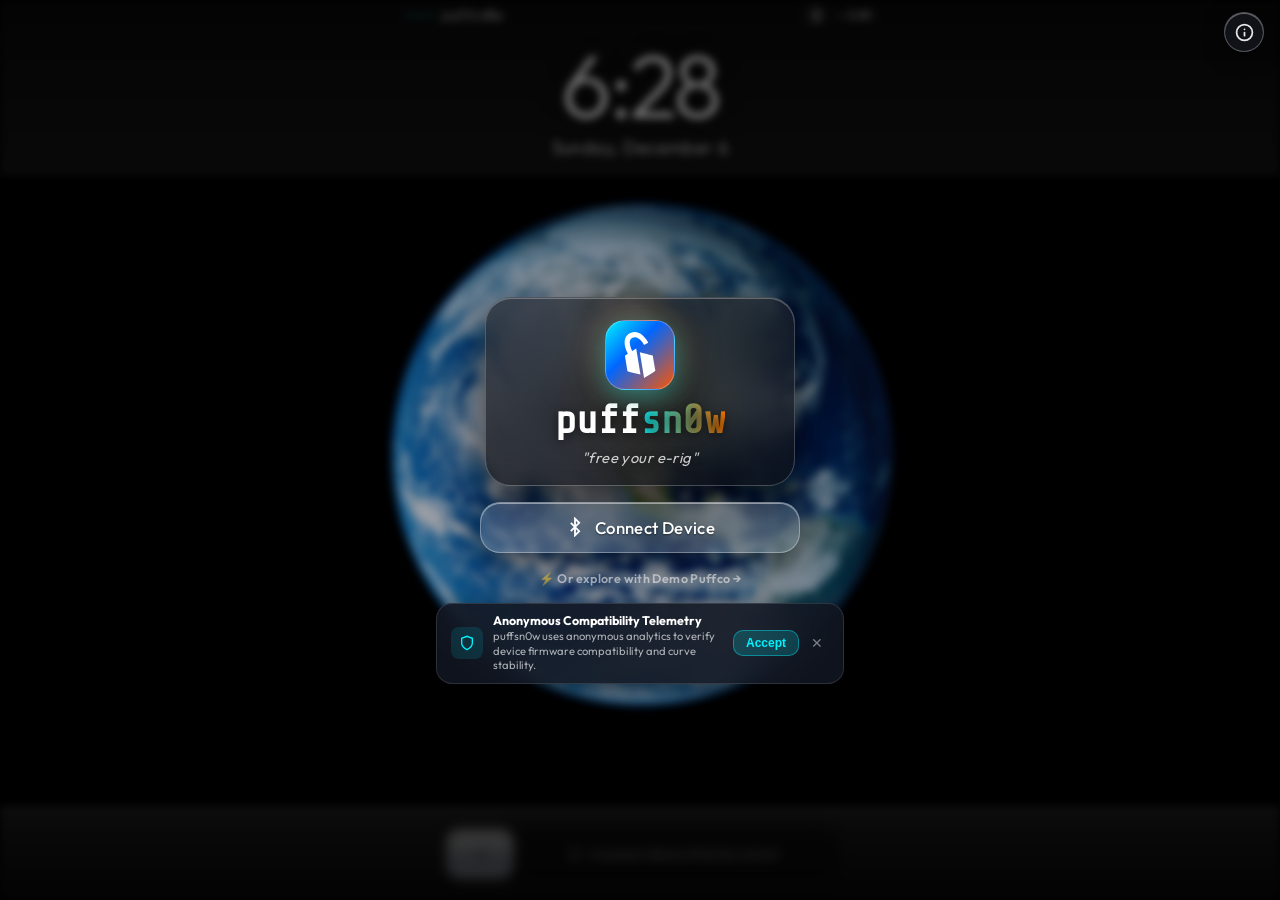
==== commit 80596e73: "fix: correct temperature and time payload formats for 3D chambers" ====
--- a/puffsn0w/index.html
+++ b/puffsn0w/index.html
@@ -156,7 +156,7 @@
   <link
     href="https://fonts.googleapis.com/css2?family=JetBrains+Mono:wght@400;500;600;700&family=Outfit:wght@300;400;500;600;700;800&family=Share+Tech+Mono&display=swap"
     rel="stylesheet">
-  <link rel="stylesheet" href="./styles.css?v=5.6">
+  <link rel="stylesheet" href="./styles.css?v=5.5">
 </head>
 
 <body class="theme-dark lockscreen-active">
@@ -270,14 +270,9 @@
           </svg>
           <span id="lockscreen-connect-label">Connect Device</span>
         </button>
-        <div id="lockscreen-connect-sublinks" class="lockscreen-sublinks">
-          <button type="button" id="lockscreen-pair-new-btn" class="lockscreen-link-btn hidden" title="Pair a different Puffco device">Pair New Rig</button>
-          <span id="lockscreen-pair-new-dot" class="sublink-dot hidden">•</span>
-          <button type="button" id="lockscreen-search-all-btn" class="lockscreen-link-btn" title="Search all Bluetooth devices in the room (unfiltered)">Search All BLE</button>
-          <span class="sublink-dot">•</span>
-          <a href="./demo/" class="lockscreen-demo-link" title="Explore puffsn0w with a simulated Peak Pro">⚡ Demo Mode</a>
-          <span class="sublink-dot">•</span>
-          <a href="./diag.html" class="lockscreen-demo-link" title="Hardware Diagnostics and BLE Register Prober" style="color: var(--accent-orange, #f59e0b);">🔬 Diagnostics</a>
+        <div style="margin-top: 8px;">
+          <a href="./demo/" class="lockscreen-demo-link" title="Explore puffsn0w with a simulated Peak Pro">⚡ Or explore
+            with Demo Puffco →</a>
         </div>
       </div>
 
@@ -747,13 +742,6 @@
               <path d="M12 22s8-4 8-10V5l-8-3-8 3v7c0 6 8 10 8 10z" />
             </svg>
           </button>
-          <a href="./diag.html" id="header-diag-btn" class="btn-icon header-safety-btn" title="Hardware Diagnostics & Protocol Probe"
-            aria-label="Hardware Diagnostics" style="display: inline-flex; align-items: center; justify-content: center; text-decoration: none; color: inherit;">
-            <svg viewBox="0 0 24 24" width="18" height="18" fill="none" stroke="currentColor" stroke-width="2"
-              stroke-linecap="round" stroke-linejoin="round">
-              <path d="M14.7 6.3a1 1 0 0 0 0 1.4l1.6 1.6a1 1 0 0 0 1.4 0l3.77-3.77a6 6 0 0 1-7.94 7.94l-6.91 6.91a2.12 2.12 0 0 1-3-3l6.91-6.91a6 6 0 0 1 7.94-7.94l-3.76 3.76z"/>
-            </svg>
-          </a>
           <button id="lock-screen-btn" class="btn-icon header-lock-btn" title="Lock Screen"
             aria-label="Return to Lock Screen">
             <svg viewBox="0 0 24 24" width="18" height="18" fill="none" stroke="currentColor" stroke-width="2">
@@ -1601,7 +1589,6 @@
         </div>
         <div class="modal-footer tutorial-modal-footer">
           <button id="tutorial-dismiss-btn" class="btn btn-secondary">Got It</button>
-          <button id="tutorial-search-all-btn" class="btn btn-secondary" title="Search all Bluetooth devices without filtering">Search All BLE</button>
           <button id="tutorial-connect-btn" class="btn btn-primary tutorial-action-connect">
             <svg viewBox="0 0 24 24" width="16" height="16" fill="none" stroke="currentColor" stroke-width="2">
               <path d="m7 7 10 10-5 5V2l5 5L7 17" />
@@ -1734,16 +1721,6 @@
               <button id="restore-vault-btn" class="btn btn-secondary btn-sm">Restore Profiles to Hardware</button>
             </div>
           </div>
-
-          <div class="safety-vault-card" style="margin-top: 12px; border-color: rgba(0, 242, 254, 0.2);">
-            <div class="vault-header">
-              <span class="vault-title" style="color: var(--accent-cyan, #00f2fe);">Protocol &amp; Hardware Diagnostics</span>
-            </div>
-            <p class="vault-desc">Run low-level BLE register interrogation, dry-run duration limit tests, and session flight telemetry.</p>
-            <div class="vault-actions">
-              <a href="./diag.html" class="btn btn-secondary btn-sm" style="display: inline-flex; align-items: center; gap: 6px; text-decoration: none; color: inherit;">🔬 Open Diagnostics Page</a>
-            </div>
-          </div>
         </div>
         <div class="modal-footer">
           <button id="close-safety-modal-btn" class="btn btn-primary">Done</button>
@@ -1772,11 +1749,11 @@
   </div>
 
   <!-- Application Logic Modules -->
-  <script src="./curves-data.js?v=6.1"></script>
-  <script src="./puffco-ble.js?v=6.1"></script>
-  <script src="./simulator.js?v=6.1"></script>
-  <script src="./curve-governor.js?v=6.1"></script>
-  <script src="./app.js?v=6.1"></script>
+  <script src="./curves-data.js?v=5.1"></script>
+  <script src="./puffco-ble.js?v=5.6"></script>
+  <script src="./simulator.js?v=5.1"></script>
+  <script src="./curve-governor.js?v=5.1"></script>
+  <script src="./app.js?v=5.6"></script>
 </body>
 
 </html>
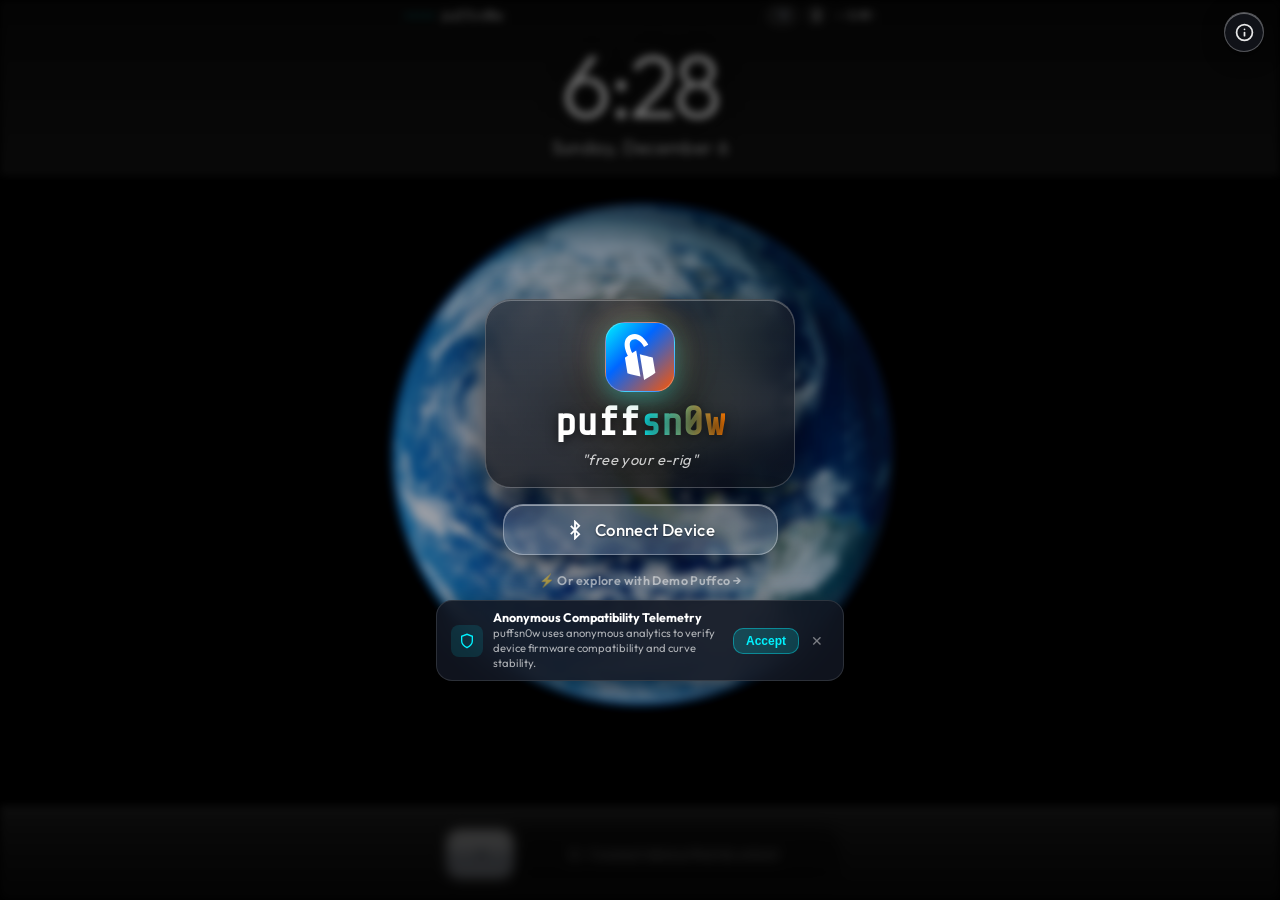
==== commit 8741f69a: "feat: add temperature unit toggle for Fahrenheit and Celsius switching across UI and readouts" ====
--- a/puffsn0w/index.html
+++ b/puffsn0w/index.html
@@ -212,6 +212,7 @@
           <span class="carrier-name">puffsn0w</span>
         </div>
         <div class="status-icons">
+          <button type="button" id="lockscreen-unit-pill" class="lockscreen-unit-pill" title="Temperature Unit: Click to switch °F / °C" aria-label="Toggle Temperature Unit">°F</button>
           <span id="lockscreen-bt-badge" class="lockscreen-bt-badge" title="Web Bluetooth Status">
             <svg viewBox="0 0 24 24" width="13" height="13" fill="none" stroke="currentColor" stroke-width="2.2">
               <path d="m7 7 10 10-5 5V2l5 5L7 17" />
@@ -735,6 +736,11 @@
             </svg>
             Connect
           </button>
+          <button type="button" id="header-temp-unit-toggle" class="btn-unit-toggle" title="Switch Temperature Unit (°F / °C)" aria-label="Switch Temperature Unit">
+            <span class="unit-opt opt-f active">°F</span>
+            <span class="unit-slider-pill"></span>
+            <span class="unit-opt opt-c">°C</span>
+          </button>
           <button id="safety-settings-btn" class="btn-icon header-safety-btn" title="Thermal Safety & Hardware Policy"
             aria-label="Thermal Safety Settings">
             <svg viewBox="0 0 24 24" width="18" height="18" fill="none" stroke="currentColor" stroke-width="2"
@@ -813,18 +819,18 @@
 
             <!-- Scale Endpoints (400°F to 600°F) -->
             <div class="dial-scale-endpoints">
-              <span class="endpoint-min">400°F</span>
-              <span class="endpoint-max">600°F</span>
+              <span class="endpoint-min" id="dial-endpoint-min">400°F</span>
+              <span class="endpoint-max" id="dial-endpoint-max">600°F</span>
             </div>
 
             <!-- Dial Center Digital Readout -->
             <div class="gauge-center">
               <div class="temp-sublabel">CURRENT BOWL</div>
               <div class="live-temp-display">
-                <span id="live-temp-val">--</span><span class="unit">°F</span>
+                <span id="live-temp-val">--</span><span id="live-temp-unit" class="unit unit-clickable" title="Click to switch °F / °C">°F</span>
               </div>
               <div class="target-temp-display">
-                SETPOINT: <span id="target-temp-val">485</span>°F
+                SETPOINT: <span id="target-temp-val">485</span><span id="target-temp-unit" class="unit-clickable" title="Click to switch °F / °C">°F</span>
               </div>
               <div id="session-timer-pill" class="timer-pill hidden">
                 <svg viewBox="0 0 24 24" width="14" height="14" fill="none" stroke="currentColor" stroke-width="2">
@@ -855,7 +861,7 @@
               <svg viewBox="0 0 24 24" width="18" height="18" fill="none" stroke="currentColor" stroke-width="2">
                 <polygon points="13 2 3 14 12 14 11 22 21 10 12 10 13 2" />
               </svg>
-              <span>BOOST +10°</span>
+              <span id="boost-sesh-btn-text">BOOST +10°</span>
             </button>
 
             <button id="stop-sesh-btn" class="btn btn-sesh-stop" disabled title="Cancel / Abort current heat cycle">
@@ -882,7 +888,7 @@
             </div>
 
             <div class="lsg-graph-wrapper">
-              <div class="lsg-y-axis">
+              <div class="lsg-y-axis" id="lsg-y-axis">
                 <span>600°</span>
                 <span>500°</span>
                 <span>400°</span>
@@ -1279,7 +1285,7 @@
 
           <!-- Interactive SVG/Canvas Graph Area (Touch-Enabled) -->
           <div class="graph-wrapper">
-            <div class="graph-y-axis">
+            <div class="graph-y-axis" id="curve-y-axis">
               <span>580°</span>
               <span>535°</span>
               <span>490°</span>
@@ -1349,7 +1355,7 @@
                 </g>
               </svg>
 
-              <div class="graph-hint">
+              <div class="graph-hint" id="curve-graph-hint">
                 <span class="hint-bullet">•</span> Snaps to 5s &amp; 5°
                 <span class="hint-bullet">•</span> Tap to add
                 <span class="hint-bullet">•</span> Double-tap to delete
@@ -1414,7 +1420,7 @@
                   <tr>
                     <th>#</th>
                     <th>Time (Seconds)</th>
-                    <th>Target Temp (°F)</th>
+                    <th id="kf-th-temp">Target Temp (°F)</th>
                     <th>Actions</th>
                   </tr>
                 </thead>
@@ -1649,6 +1655,18 @@
           <button id="close-safety-modal" class="btn-icon" aria-label="Close safety settings">✕</button>
         </div>
         <div class="modal-body safety-modal-body">
+          <!-- Temperature Unit Toggle Row -->
+          <div class="safety-toggle-row">
+            <div class="safety-toggle-info">
+              <span class="safety-toggle-title">Temperature Unit</span>
+              <span class="safety-toggle-desc">Switch between Fahrenheit (°F) and Celsius (°C) across the HUD dial, target slider, and heat curves.</span>
+            </div>
+            <div class="unit-segmented-control" role="group" aria-label="Temperature Unit">
+              <button type="button" id="modal-unit-f-btn" class="unit-segment-btn active" data-unit="F">°F</button>
+              <button type="button" id="modal-unit-c-btn" class="unit-segment-btn" data-unit="C">°C</button>
+            </div>
+          </div>
+
           <div class="safety-toggle-row">
             <div class="safety-toggle-info">
               <span class="safety-toggle-title">Hold-to-Fire (0.8s)</span>
@@ -1675,7 +1693,7 @@
 
           <div class="safety-toggle-row">
             <div class="safety-toggle-info">
-              <span class="safety-toggle-title">Hot Chamber Guard (480°F)</span>
+              <span class="safety-toggle-title" id="safety-hot-chamber-title">Hot Chamber Guard (480°F)</span>
               <span class="safety-toggle-desc">Prompts a warning before starting rapid back-to-back sessions on a hot
                 chamber to protect base seals.</span>
             </div>
@@ -1750,10 +1768,10 @@
 
   <!-- Application Logic Modules -->
   <script src="./curves-data.js?v=5.1"></script>
-  <script src="./puffco-ble.js?v=5.6"></script>
+  <script src="./puffco-ble.js?v=5.1"></script>
   <script src="./simulator.js?v=5.1"></script>
   <script src="./curve-governor.js?v=5.1"></script>
-  <script src="./app.js?v=5.6"></script>
+  <script src="./app.js?v=5.5"></script>
 </body>
 
 </html>
--- a/puffsn0w/styles.css
+++ b/puffsn0w/styles.css
@@ -393,6 +393,113 @@
   border-color: rgba(0, 242, 254, 0.4);
   box-shadow: 0 0 12px rgba(0, 242, 254, 0.25);
   transform: translateY(-1px);
+}
+
+/* Quick Header Temperature Unit Switcher */
+.btn-unit-toggle {
+  position: relative;
+  display: inline-flex;
+  align-items: center;
+  justify-content: space-between;
+  height: 36px;
+  padding: 3px;
+  background: var(--bg-elevated);
+  border: 1px solid var(--border-subtle);
+  border-radius: var(--radius-full);
+  cursor: pointer;
+  user-select: none;
+  transition: all 0.25s cubic-bezier(0.4, 0, 0.2, 1);
+  box-shadow: 0 2px 8px rgba(0, 0, 0, 0.25);
+  font-family: var(--font-mono, monospace);
+  font-size: 0.78rem;
+  font-weight: 700;
+  color: var(--text-muted);
+  gap: 1px;
+}
+
+.btn-unit-toggle:hover {
+  border-color: rgba(0, 242, 254, 0.4);
+  box-shadow: 0 0 12px rgba(0, 242, 254, 0.2);
+  transform: translateY(-1px);
+}
+
+.btn-unit-toggle .unit-opt {
+  position: relative;
+  z-index: 2;
+  padding: 4px 8px;
+  border-radius: var(--radius-full);
+  transition: color 0.2s ease, text-shadow 0.2s ease;
+  line-height: 1;
+}
+
+.btn-unit-toggle .unit-opt.active {
+  color: #fff;
+  text-shadow: 0 0 6px rgba(255, 255, 255, 0.6);
+}
+
+.btn-unit-toggle .unit-slider-pill {
+  position: absolute;
+  top: 3px;
+  bottom: 3px;
+  left: 3px;
+  width: calc(50% - 3px);
+  background: linear-gradient(135deg, rgba(0, 242, 254, 0.38), rgba(0, 168, 255, 0.38));
+  border: 1px solid rgba(0, 242, 254, 0.7);
+  border-radius: var(--radius-full);
+  box-shadow: 0 0 10px rgba(0, 242, 254, 0.35);
+  transition: transform 0.25s cubic-bezier(0.34, 1.56, 0.64, 1), background 0.25s ease, border-color 0.25s ease;
+  z-index: 1;
+  pointer-events: none;
+}
+
+.btn-unit-toggle.unit-c .unit-slider-pill {
+  transform: translateX(100%);
+  background: linear-gradient(135deg, rgba(255, 122, 0, 0.38), rgba(255, 0, 85, 0.38));
+  border-color: rgba(255, 122, 0, 0.7);
+  box-shadow: 0 0 10px rgba(255, 122, 0, 0.35);
+}
+
+/* Clickable Units in Dial and readouts */
+.unit-clickable {
+  cursor: pointer;
+  user-select: none;
+  transition: all 0.2s ease;
+  display: inline-block;
+  border-radius: 4px;
+  padding: 0 2px;
+}
+
+.unit-clickable:hover {
+  color: var(--accent-cyan);
+  text-shadow: 0 0 10px rgba(0, 242, 254, 0.75);
+  transform: scale(1.08);
+}
+
+.unit-clickable:active {
+  transform: scale(0.96);
+}
+
+/* Lockscreen unit pill */
+.lockscreen-unit-pill {
+  display: inline-flex;
+  align-items: center;
+  justify-content: center;
+  padding: 2px 7px;
+  font-size: 0.72rem;
+  font-family: var(--font-mono, monospace);
+  font-weight: 700;
+  color: #94a3b8;
+  background: rgba(255, 255, 255, 0.08);
+  border: 1px solid rgba(255, 255, 255, 0.15);
+  border-radius: var(--radius-full);
+  cursor: pointer;
+  transition: all 0.2s ease;
+}
+
+.lockscreen-unit-pill:hover {
+  background: rgba(0, 242, 254, 0.18);
+  border-color: rgba(0, 242, 254, 0.4);
+  color: #00f2fe;
 }
 
 /* Demo Toggle */
@@ -3750,7 +3857,7 @@
   align-items: center;
   width: 100%;
   transition: opacity 0.45s cubic-bezier(0.16, 1, 0.3, 1), transform 0.45s cubic-bezier(0.16, 1, 0.3, 1), max-height 0.45s ease, margin 0.45s ease;
-  max-height: 140px;
+  max-height: 80px;
 }
 
 .lockscreen-connect-card.connected-hidden {
@@ -3769,8 +3876,8 @@
   justify-content: center;
   gap: 10px;
   width: 100%;
-  max-width: 320px;
-  padding: 14px 24px;
+  max-width: 275px;
+  padding: 14px 28px;
   background: rgba(255, 255, 255, 0.12);
   backdrop-filter: blur(24px);
   -webkit-backdrop-filter: blur(24px);
@@ -3787,15 +3894,6 @@
   text-shadow: 0 1px 2px rgba(0, 0, 0, 0.5);
 }
 
-#lockscreen-connect-label {
-  display: inline-block;
-  max-width: 250px;
-  overflow: hidden;
-  text-overflow: ellipsis;
-  white-space: nowrap;
-  vertical-align: middle;
-}
-
 .lockscreen-btn-primary:hover {
   background: rgba(255, 255, 255, 0.22);
   border-color: rgba(255, 255, 255, 0.55);
@@ -3823,44 +3921,27 @@
 .lockscreen-sublinks {
   display: flex;
   align-items: center;
-  justify-content: center;
-  gap: 8px;
-  margin-top: 10px;
-  flex-wrap: wrap;
-}
-
-.lockscreen-sublinks .lockscreen-demo-link {
-  margin-top: 0;
-  font-size: 0.78rem;
-  font-weight: 500;
+  gap: 10px;
 }
 
 .lockscreen-link-btn {
   background: none;
   border: none;
-  color: rgba(255, 255, 255, 0.65);
-  font-size: 0.78rem;
-  font-weight: 500;
+  color: rgba(255, 255, 255, 0.6);
+  font-size: 0.82rem;
   cursor: pointer;
   padding: 2px 4px;
   text-decoration: underline;
   text-underline-offset: 3px;
-  transition: all 0.2s ease;
-  letter-spacing: 0.02em;
+  transition: color 0.2s ease;
 }
 
 .lockscreen-link-btn:hover {
   color: #00f2fe;
-  text-shadow: 0 0 8px rgba(0, 242, 254, 0.4);
-}
-
-.lockscreen-link-btn.hidden,
-.sublink-dot.hidden {
-  display: none !important;
 }
 
 .sublink-dot {
-  color: rgba(255, 255, 255, 0.35);
+  color: rgba(255, 255, 255, 0.3);
   font-size: 0.75rem;
 }
 
@@ -5242,6 +5323,48 @@
   transform: translateX(20px);
 }
 
+/* Modal Segmented Unit Control */
+.unit-segmented-control {
+  display: inline-flex;
+  background: rgba(15, 23, 42, 0.7);
+  border: 1px solid var(--border-subtle);
+  border-radius: var(--radius-full);
+  padding: 3px;
+  gap: 2px;
+  flex-shrink: 0;
+}
+
+.unit-segment-btn {
+  padding: 6px 14px;
+  border-radius: var(--radius-full);
+  background: transparent;
+  border: 1px solid transparent;
+  color: var(--text-muted);
+  font-family: var(--font-mono, monospace);
+  font-size: 0.82rem;
+  font-weight: 700;
+  cursor: pointer;
+  transition: all 0.2s cubic-bezier(0.4, 0, 0.2, 1);
+}
+
+.unit-segment-btn:hover {
+  color: #fff;
+  background: rgba(255, 255, 255, 0.06);
+}
+
+.unit-segment-btn.active {
+  background: linear-gradient(135deg, rgba(0, 242, 254, 0.3), rgba(0, 168, 255, 0.3));
+  border-color: rgba(0, 242, 254, 0.6);
+  color: #fff;
+  box-shadow: 0 0 12px rgba(0, 242, 254, 0.3);
+}
+
+.unit-segment-btn[data-unit="C"].active {
+  background: linear-gradient(135deg, rgba(255, 122, 0, 0.3), rgba(255, 0, 85, 0.3));
+  border-color: rgba(255, 122, 0, 0.6);
+  box-shadow: 0 0 12px rgba(255, 122, 0, 0.3);
+}
+
 /* Safety Vault Card */
 .safety-vault-card {
   margin-top: 6px;
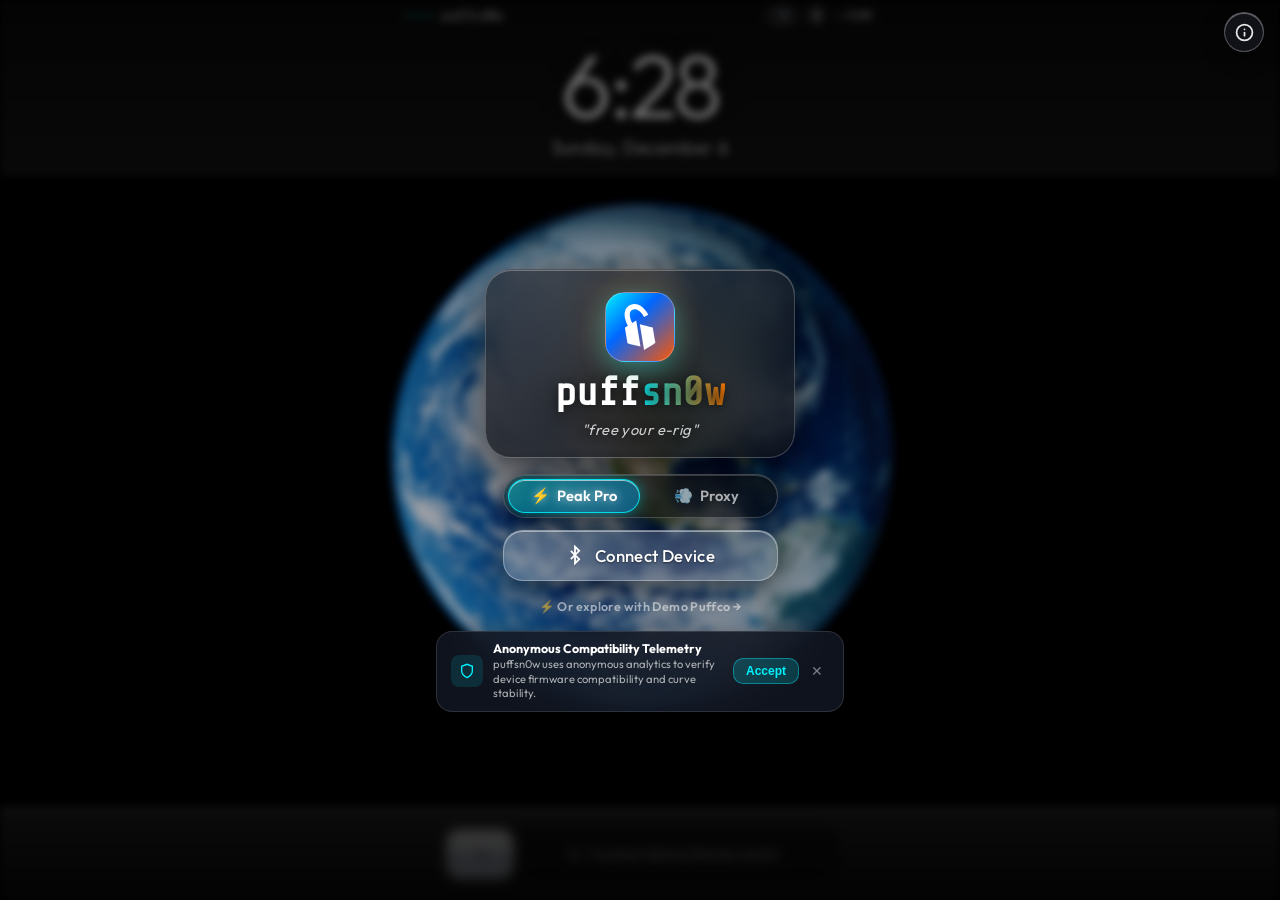
==== commit a7e8968f: "feat: add device compatibility mode selector for Puffco Proxy and Peak Pro" ====
--- a/puffsn0w/index.html
+++ b/puffsn0w/index.html
@@ -264,12 +264,28 @@
 
       <!-- Connect Button & Actions Card -->
       <div id="lockscreen-connect-card" class="lockscreen-connect-card">
+        <!-- Device Choice Slider (Chosen Cleanly First) -->
+        <div class="lockscreen-device-switch-wrap">
+          <div id="lockscreen-device-slider" class="lockscreen-device-slider" role="radiogroup" aria-label="Select Device Model">
+            <button type="button" id="lockscreen-select-peak" class="dev-slider-btn active" role="radio" aria-checked="true" data-kind="peak" title="Select Peak Pro (v1 / v2 / 3DXL)">
+              <span class="dev-slider-icon">⚡</span>
+              <span class="dev-slider-text">Peak Pro</span>
+            </button>
+            <span class="dev-slider-thumb"></span>
+            <button type="button" id="lockscreen-select-proxy" class="dev-slider-btn" role="radio" aria-checked="false" data-kind="proxy" title="Select Proxy / Pivot">
+              <span class="dev-slider-icon">💨</span>
+              <span class="dev-slider-text">Proxy</span>
+            </button>
+          </div>
+        </div>
+
+        <!-- Connect Button -->
         <button id="lockscreen-connect-btn" class="lockscreen-btn-primary" title="Scan & Connect Puffco Device">
           <svg class="btn-ble-icon" viewBox="0 0 24 24" width="20" height="20" fill="none" stroke="currentColor"
             stroke-width="2.2">
             <path d="m7 7 10 10-5 5V2l5 5L7 17" />
           </svg>
-          <span id="lockscreen-connect-label">Connect Device</span>
+          <span id="lockscreen-connect-label">Connect Peak Pro</span>
         </button>
         <div style="margin-top: 8px;">
           <a href="./demo/" class="lockscreen-demo-link" title="Explore puffsn0w with a simulated Peak Pro">⚡ Or explore
@@ -711,21 +727,28 @@
 
       <!-- Device Connection Banner -->
       <div class="header-status-group">
-        <div id="device-pill" class="status-pill status-disconnected">
-          <span class="status-dot"></span>
-          <span id="device-name-display">No Device</span>
-          <span id="chamber-pill" class="badge badge-subtle">3DXL</span>
-        </div>
-
-        <div id="battery-widget" class="battery-pill" title="Battery Percentage">
-          <svg class="battery-icon" viewBox="0 0 24 24" width="18" height="18" fill="none" stroke="currentColor"
-            stroke-width="2">
-            <rect x="2" y="7" width="16" height="10" rx="2" ry="2" />
-            <line x1="22" y1="11" x2="22" y2="13" />
-            <rect id="battery-fill-icon" x="4" y="9" width="0" height="6" rx="1" fill="currentColor" />
-          </svg>
-          <span id="battery-level-display">--%</span>
-          <span id="battery-bolt" class="bolt hidden">⚡</span>
+        <div class="header-status-pills">
+          <div id="device-pill" class="status-pill status-disconnected">
+            <span class="status-dot"></span>
+            <span id="device-name-display">No Device</span>
+            <span id="chamber-pill" class="badge badge-subtle">3DXL</span>
+          </div>
+
+          <div id="battery-widget" class="battery-pill" title="Battery Percentage">
+            <svg class="battery-icon" viewBox="0 0 24 24" width="18" height="18" fill="none" stroke="currentColor"
+              stroke-width="2">
+              <rect x="2" y="7" width="16" height="10" rx="2" ry="2" />
+              <line x1="22" y1="11" x2="22" y2="13" />
+              <rect id="battery-fill-icon" x="4" y="9" width="0" height="6" rx="1" fill="currentColor" />
+            </svg>
+            <span id="battery-level-display">--%</span>
+            <span id="battery-bolt" class="bolt hidden">⚡</span>
+          </div>
+
+          <button type="button" id="header-device-badge" class="device-locked-badge badge-peak" title="Device Mode: Tap for mode info &amp; troubleshooting guide" aria-label="Device Mode Info and Troubleshooting">
+            <span id="header-device-badge-text">Peak Pro</span>
+            <span class="badge-info-icon" aria-hidden="true">ℹ</span>
+          </button>
         </div>
 
         <!-- Connection actions -->
@@ -1536,6 +1559,74 @@
       </div>
     </div>
 
+    <!-- Device Mode & Connection Help Modal -->
+    <div id="device-info-modal" class="modal-overlay hidden" role="dialog" aria-modal="true" aria-labelledby="devinfo-modal-title">
+      <div class="modal-window devinfo-modal-window">
+        <div class="modal-header">
+          <div class="modal-title-wrap">
+            <h3 id="devinfo-modal-title" class="modal-title">
+              <span class="devinfo-title-icon" aria-hidden="true">ℹ</span>Device Mode &amp; Help
+            </h3>
+            <p class="modal-subtitle">Peak Pro vs. Proxy connection, signaling, and quick troubleshooting</p>
+          </div>
+          <button id="close-devinfo-modal" class="btn-icon close-modal-btn" aria-label="Close device info">✕</button>
+        </div>
+
+        <div class="modal-body devinfo-modal-body">
+          <!-- Active Mode Banner -->
+          <div id="devinfo-active-card" class="devinfo-active-card mode-peak">
+            <div class="devinfo-card-icon" id="devinfo-active-icon">⚡</div>
+            <div class="devinfo-card-text">
+              <div class="devinfo-card-heading">
+                <span id="devinfo-active-title">Peak Pro Mode Active</span>
+                <span class="devinfo-badge-locked">🔒 Locked for Safety</span>
+              </div>
+              <p id="devinfo-active-desc" class="devinfo-card-sub">
+                This session is locked to Peak Pro so the element receives proper heating signals. To switch, tap <strong>Disconnect</strong> and pick Proxy on the lock screen.
+              </p>
+            </div>
+          </div>
+
+
+          <!-- Quick 1-2-3 Troubleshooting -->
+          <h4 class="devinfo-section-title">Quick 1-2-3 Connection Fixes</h4>
+          <div class="devinfo-steps">
+            <div class="devinfo-step">
+              <div class="step-num">1</div>
+              <div class="step-content">
+                <strong>Put Device into Pairing Mode</strong>
+                <p>Hold the power button for <strong>6 to 10 seconds</strong> until the light ring pulses solid blue. This tells your phone or computer to discover it.</p>
+              </div>
+            </div>
+
+            <div class="devinfo-step">
+              <div class="step-num">2</div>
+              <div class="step-content">
+                <strong>Close the Official Puffco App</strong>
+                <p>Only one app can talk to Bluetooth at a time. Swipe away the official Puffco app or Path Browser so it doesn't hold the connection.</p>
+              </div>
+            </div>
+
+            <div class="devinfo-step">
+              <div class="step-num">3</div>
+              <div class="step-content">
+                <strong>Toggle Phone / PC Bluetooth</strong>
+                <p>Turn your phone or computer's Bluetooth off and back on, or tap <strong>Disconnect</strong> and re-scan.</p>
+              </div>
+            </div>
+          </div>
+
+          <div class="devinfo-note">
+            💡 <strong>Switching Devices?</strong> For safety, device mode is locked while connected. Simply tap <strong>Disconnect</strong> at the top right, pick your model on the slider, and reconnect!
+          </div>
+        </div>
+
+        <div class="modal-footer">
+          <button id="close-devinfo-modal-btn" class="btn btn-secondary">Got It</button>
+        </div>
+      </div>
+    </div>
+
     <!-- Quick Connection Tutorial Modal -->
     <div id="connect-tutorial-modal" class="modal-overlay hidden" role="dialog" aria-modal="true"
       aria-labelledby="tutorial-modal-title">
--- a/puffsn0w/styles.css
+++ b/puffsn0w/styles.css
@@ -243,6 +243,12 @@
   align-items: center;
   gap: 14px;
   flex-wrap: wrap;
+}
+
+.header-status-pills {
+  display: inline-flex;
+  align-items: center;
+  gap: 10px;
 }
 
 .status-pill {
@@ -457,6 +463,86 @@
   background: linear-gradient(135deg, rgba(255, 122, 0, 0.38), rgba(255, 0, 85, 0.38));
   border-color: rgba(255, 122, 0, 0.7);
   box-shadow: 0 0 10px rgba(255, 122, 0, 0.35);
+}
+
+/* Locked Hardware Profile Badge (Tapable for Mode Info & Troubleshooting) */
+.device-locked-badge {
+  display: inline-flex;
+  align-items: center;
+  gap: 4px;
+  height: 32px;
+  padding: 0 9px;
+  background: var(--bg-elevated);
+  border: 1px solid var(--border-subtle);
+  border-radius: var(--radius-full);
+  font-family: var(--font-mono, monospace);
+  font-size: 0.72rem;
+  font-weight: 700;
+  color: #fff;
+  user-select: none;
+  box-shadow: 0 2px 8px rgba(0, 0, 0, 0.25);
+  cursor: pointer;
+  transition: all 0.2s ease;
+  outline: none;
+  white-space: nowrap;
+}
+
+.device-locked-badge:hover {
+  transform: translateY(-1px);
+  filter: brightness(1.15);
+}
+
+.device-locked-badge:active {
+  transform: scale(0.96);
+}
+
+.device-locked-badge:focus-visible {
+  outline: 2px solid var(--accent-cyan);
+  outline-offset: 2px;
+}
+
+.device-locked-badge .badge-info-icon {
+  display: inline-flex;
+  align-items: center;
+  justify-content: center;
+  width: 14px;
+  height: 14px;
+  border-radius: 50%;
+  background: rgba(255, 255, 255, 0.16);
+  color: #fff;
+  font-size: 0.62rem;
+  font-family: var(--font-sans, system-ui, sans-serif);
+  font-weight: 700;
+  margin-left: 2px;
+  line-height: 1;
+  transition: all 0.2s ease;
+}
+
+.device-locked-badge:hover .badge-info-icon {
+  background: rgba(255, 255, 255, 0.35);
+  transform: scale(1.15);
+}
+
+.device-locked-badge.badge-peak {
+  border-color: rgba(0, 242, 254, 0.4);
+  color: var(--accent-cyan);
+  box-shadow: 0 0 10px rgba(0, 242, 254, 0.15);
+}
+
+.device-locked-badge.badge-peak:hover {
+  border-color: rgba(0, 242, 254, 0.85);
+  box-shadow: 0 0 14px rgba(0, 242, 254, 0.35);
+}
+
+.device-locked-badge.badge-proxy {
+  border-color: rgba(168, 85, 247, 0.5);
+  color: #d946ef;
+  box-shadow: 0 0 10px rgba(168, 85, 247, 0.2);
+}
+
+.device-locked-badge.badge-proxy:hover {
+  border-color: rgba(168, 85, 247, 0.9);
+  box-shadow: 0 0 14px rgba(168, 85, 247, 0.4);
 }
 
 /* Clickable Units in Dial and readouts */
@@ -2854,8 +2940,61 @@
 
   .header-status-group {
     order: 2;
-    flex-wrap: wrap;
+    display: flex;
+    flex-direction: column;
+    align-items: stretch;
+    width: 100%;
     gap: 8px;
+  }
+
+  .header-status-pills {
+    display: flex;
+    align-items: center;
+    justify-content: space-between;
+    width: 100%;
+    gap: 6px;
+    flex-wrap: nowrap;
+  }
+
+  .header-status-pills #device-pill {
+    flex: 1;
+    min-width: 0;
+    max-width: fit-content;
+  }
+
+  .header-status-pills #device-name-display {
+    overflow: hidden;
+    text-overflow: ellipsis;
+    white-space: nowrap;
+  }
+
+  .header-status-pills #battery-widget {
+    flex-shrink: 0;
+  }
+
+  .header-status-pills #header-device-badge {
+    margin-left: auto;
+    flex-shrink: 0;
+    height: 30px;
+    padding: 0 8px;
+    font-size: 0.7rem;
+    gap: 4px;
+    white-space: nowrap;
+  }
+
+  .header-status-pills #header-device-badge .badge-info-icon {
+    width: 13px;
+    height: 13px;
+    font-size: 0.6rem;
+  }
+
+  .header-actions {
+    display: flex;
+    align-items: center;
+    justify-content: flex-end;
+    width: 100%;
+    gap: 8px;
+    flex-wrap: nowrap;
   }
 
   .dashboard-grid {
@@ -3112,14 +3251,68 @@
     padding: 1px 4px;
   }
 
+  .header-status-pills {
+    gap: 4px;
+    width: 100%;
+    flex-wrap: nowrap;
+  }
+
   .status-pill {
-    font-size: 0.75rem;
-    padding: 5px 10px;
+    font-size: 0.7rem;
+    padding: 4px 7px;
+    gap: 4px;
+    min-width: 0;
+  }
+
+  .status-pill .badge {
+    padding: 1px 4px;
+    font-size: 0.6rem;
   }
 
   .battery-pill {
-    font-size: 0.75rem;
-    padding: 5px 10px;
+    font-size: 0.7rem;
+    padding: 4px 6px;
+    gap: 3px;
+    flex-shrink: 0;
+  }
+
+  .device-locked-badge {
+    height: 26px;
+    padding: 0 6px;
+    font-size: 0.65rem;
+    gap: 3px;
+    letter-spacing: -0.01em;
+    flex-shrink: 0;
+    white-space: nowrap;
+    margin-left: auto;
+  }
+
+  .device-locked-badge .badge-info-icon {
+    width: 12px;
+    height: 12px;
+    font-size: 0.58rem;
+    margin-left: 1px;
+  }
+
+  .header-actions {
+    justify-content: space-between;
+    gap: 6px;
+  }
+
+  .header-actions #main-connect-btn {
+    padding: 6px 10px;
+    font-size: 0.78rem;
+    min-height: 34px;
+  }
+
+  .header-actions .btn-unit-toggle {
+    height: 34px;
+    font-size: 0.72rem;
+  }
+
+  .header-actions .btn-icon {
+    width: 34px;
+    height: 34px;
   }
 
   /* Dashboard gauge */
@@ -3857,7 +4050,7 @@
   align-items: center;
   width: 100%;
   transition: opacity 0.45s cubic-bezier(0.16, 1, 0.3, 1), transform 0.45s cubic-bezier(0.16, 1, 0.3, 1), max-height 0.45s ease, margin 0.45s ease;
-  max-height: 80px;
+  max-height: 240px;
 }
 
 .lockscreen-connect-card.connected-hidden {
@@ -3868,6 +4061,88 @@
   max-height: 0;
   margin: 0;
   overflow: hidden;
+}
+
+/* Lockscreen Device Switcher Slider (Chosen Cleanly First) */
+.lockscreen-device-switch-wrap {
+  display: flex;
+  flex-direction: column;
+  align-items: center;
+  width: 100%;
+  margin-bottom: 12px;
+}
+
+.lockscreen-device-slider {
+  position: relative;
+  display: flex;
+  align-items: center;
+  width: 100%;
+  max-width: 275px;
+  height: 44px;
+  padding: 4px;
+  background: rgba(0, 0, 0, 0.52);
+  backdrop-filter: blur(24px);
+  -webkit-backdrop-filter: blur(24px);
+  border: 1px solid rgba(255, 255, 255, 0.22);
+  border-radius: 22px;
+  box-shadow: 0 6px 24px rgba(0, 0, 0, 0.5), inset 0 1px 0 rgba(255, 255, 255, 0.18);
+  user-select: none;
+  overflow: hidden;
+}
+
+.dev-slider-btn {
+  flex: 1;
+  height: 100%;
+  display: inline-flex;
+  align-items: center;
+  justify-content: center;
+  gap: 7px;
+  background: transparent;
+  border: none;
+  color: rgba(255, 255, 255, 0.65);
+  font-family: -apple-system, BlinkMacSystemFont, 'Outfit', sans-serif;
+  font-size: 0.92rem;
+  font-weight: 600;
+  cursor: pointer;
+  z-index: 2;
+  transition: color 0.25s ease, text-shadow 0.25s ease;
+  border-radius: 18px;
+}
+
+.dev-slider-btn:hover {
+  color: #ffffff;
+}
+
+.dev-slider-btn.active {
+  color: #ffffff;
+  text-shadow: 0 0 10px rgba(255, 255, 255, 0.7);
+}
+
+.dev-slider-icon {
+  font-size: 0.95rem;
+  line-height: 1;
+}
+
+.dev-slider-thumb {
+  position: absolute;
+  top: 4px;
+  bottom: 4px;
+  left: 4px;
+  width: calc(50% - 4px);
+  border-radius: 18px;
+  background: linear-gradient(135deg, rgba(0, 242, 254, 0.42), rgba(0, 168, 255, 0.42));
+  border: 1px solid rgba(0, 242, 254, 0.85);
+  box-shadow: 0 0 14px rgba(0, 242, 254, 0.45), inset 0 1px 0 rgba(255, 255, 255, 0.6);
+  transition: transform 0.32s cubic-bezier(0.34, 1.56, 0.64, 1), background 0.3s ease, border-color 0.3s ease, box-shadow 0.3s ease;
+  z-index: 1;
+  pointer-events: none;
+}
+
+.lockscreen-device-slider.mode-proxy .dev-slider-thumb {
+  transform: translateX(100%);
+  background: linear-gradient(135deg, rgba(168, 85, 247, 0.48), rgba(217, 70, 239, 0.48));
+  border-color: rgba(168, 85, 247, 0.9);
+  box-shadow: 0 0 14px rgba(168, 85, 247, 0.55), inset 0 1px 0 rgba(255, 255, 255, 0.6);
 }
 
 .lockscreen-btn-primary {
@@ -5411,4 +5686,179 @@
   border-width: 0;
 }
 
-
+/* Device Info & Troubleshooting Modal */
+.devinfo-modal-window {
+  max-width: 540px;
+  width: 100%;
+}
+
+.devinfo-title-icon {
+  display: inline-flex;
+  align-items: center;
+  justify-content: center;
+  width: 22px;
+  height: 22px;
+  border-radius: 50%;
+  background: rgba(0, 242, 254, 0.2);
+  color: var(--accent-cyan);
+  font-size: 0.85rem;
+  font-weight: 700;
+  margin-right: 6px;
+  vertical-align: middle;
+}
+
+.devinfo-modal-body {
+  display: flex;
+  flex-direction: column;
+  gap: 16px;
+  max-height: 70vh;
+  overflow-y: auto;
+  padding: 16px 20px 20px;
+}
+
+/* Active Mode Banner */
+.devinfo-active-card {
+  display: flex;
+  align-items: flex-start;
+  gap: 12px;
+  padding: 14px 16px;
+  border-radius: var(--radius-md);
+  border: 1px solid var(--border-subtle);
+  background: rgba(255, 255, 255, 0.03);
+  transition: all 0.3s ease;
+}
+
+.devinfo-active-card.mode-peak {
+  border-color: rgba(0, 242, 254, 0.35);
+  background: linear-gradient(135deg, rgba(0, 242, 254, 0.08), rgba(79, 70, 229, 0.05));
+}
+
+.devinfo-active-card.mode-proxy {
+  border-color: rgba(168, 85, 247, 0.4);
+  background: linear-gradient(135deg, rgba(168, 85, 247, 0.09), rgba(217, 70, 239, 0.06));
+}
+
+.devinfo-card-icon {
+  font-size: 1.5rem;
+  line-height: 1;
+  flex-shrink: 0;
+  margin-top: 2px;
+}
+
+.devinfo-card-text {
+  flex: 1;
+  display: flex;
+  flex-direction: column;
+  gap: 4px;
+}
+
+.devinfo-card-heading {
+  display: flex;
+  align-items: center;
+  justify-content: space-between;
+  gap: 8px;
+  flex-wrap: wrap;
+}
+
+.devinfo-card-heading span:first-child {
+  font-size: 0.95rem;
+  font-weight: 700;
+  color: #fff;
+}
+
+.devinfo-badge-locked {
+  font-size: 0.7rem;
+  font-weight: 600;
+  padding: 2px 8px;
+  border-radius: var(--radius-full);
+  background: rgba(0, 0, 0, 0.4);
+  border: 1px solid rgba(255, 255, 255, 0.12);
+  color: #94a3b8;
+}
+
+.devinfo-card-sub {
+  font-size: 0.8rem;
+  color: var(--text-secondary);
+  line-height: 1.4;
+  margin: 0;
+}
+
+.devinfo-section-title {
+  font-size: 0.82rem;
+  font-weight: 700;
+  text-transform: uppercase;
+  letter-spacing: 0.05em;
+  color: var(--text-muted);
+  margin: 6px 0 0;
+}
+
+
+/* 1-2-3 Troubleshooting Steps */
+.devinfo-steps {
+  display: flex;
+  flex-direction: column;
+  gap: 10px;
+}
+
+.devinfo-step {
+  display: flex;
+  align-items: flex-start;
+  gap: 12px;
+  padding: 10px 12px;
+  border-radius: var(--radius-sm);
+  background: rgba(255, 255, 255, 0.02);
+  border: 1px solid rgba(255, 255, 255, 0.06);
+}
+
+.devinfo-step .step-num {
+  width: 24px;
+  height: 24px;
+  border-radius: 50%;
+  background: linear-gradient(135deg, var(--accent-cyan), #4f46e5);
+  color: #fff;
+  font-size: 0.75rem;
+  font-weight: 800;
+  display: flex;
+  align-items: center;
+  justify-content: center;
+  flex-shrink: 0;
+  margin-top: 1px;
+}
+
+.devinfo-step .step-content {
+  flex: 1;
+  display: flex;
+  flex-direction: column;
+  gap: 2px;
+}
+
+.devinfo-step .step-content strong {
+  font-size: 0.84rem;
+  color: #f1f5f9;
+}
+
+.devinfo-step .step-content p {
+  font-size: 0.78rem;
+  color: var(--text-muted);
+  line-height: 1.35;
+  margin: 0;
+}
+
+.devinfo-step .step-content p strong {
+  color: var(--accent-cyan);
+}
+
+.devinfo-note {
+  font-size: 0.78rem;
+  color: var(--text-secondary);
+  background: rgba(255, 255, 255, 0.03);
+  padding: 10px 12px;
+  border-radius: var(--radius-sm);
+  border-left: 3px solid var(--accent-cyan);
+  line-height: 1.4;
+}
+
+
+
+
+
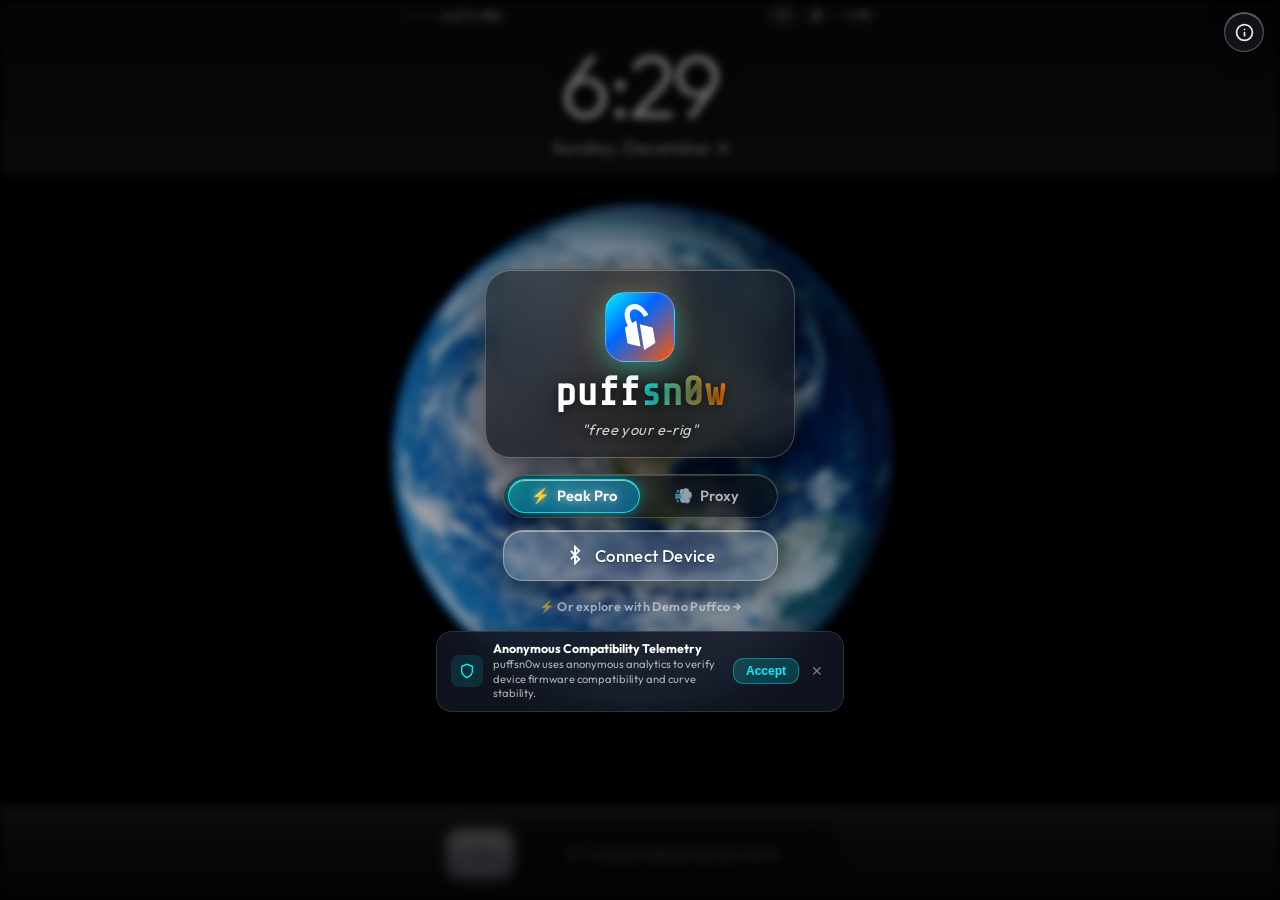
==== commit 2cd875f3: "feat: add daily updates scroller banner with dismiss and reset functionality" ====
--- a/puffsn0w/index.html
+++ b/puffsn0w/index.html
@@ -787,6 +787,74 @@
       <div class="dashboard-grid">
         <!-- Left Column: Hero Chamber Thermal Dial & Session Controls -->
         <section class="card hero-card" aria-label="Live Chamber Thermal Telemetry">
+          <!-- Daily Updates Scroller Banner -->
+          <div id="telemetry-banner" class="telemetry-banner" role="region" aria-label="Daily updates">
+            <div class="telemetry-banner-badge">
+              <span class="banner-pulse-dot" aria-hidden="true"></span>
+              <span class="banner-badge-text">UPDATES</span>
+            </div>
+            <div class="telemetry-banner-scroller" id="telemetry-banner-scroller" tabindex="0" aria-label="Daily updates scroller">
+              <div class="telemetry-banner-track" id="telemetry-banner-track">
+                <!-- Group 1 -->
+                <div class="telemetry-banner-group">
+                  <a href="https://discord.gg/kA4KHghsbW" target="_blank" rel="noopener noreferrer" class="telemetry-banner-link" title="Join the PuffSn0w Discord">
+                    <svg class="banner-discord-icon" viewBox="0 0 24 24" width="14" height="14" fill="currentColor" aria-hidden="true">
+                      <path d="M20.317 4.37a19.791 19.791 0 0 0-4.885-1.515.074.074 0 0 0-.079.037c-.21.375-.444.864-.608 1.25a18.27 18.27 0 0 0-5.487 0 12.64 12.64 0 0 0-.617-1.25.077.077 0 0 0-.079-.037A19.736 19.736 0 0 0 3.677 4.37a.07.07 0 0 0-.032.027C.533 9.046-.32 13.58.099 18.057a.082.082 0 0 0 .031.057 19.9 19.9 0 0 0 5.993 3.03.078.078 0 0 0 .084-.028c.462-.63.874-1.295 1.226-1.994.021-.041.001-.09-.041-.106a13.107 13.107 0 0 1-1.872-.892.077.077 0 0 1-.008-.128 10.2 10.2 0 0 0 .372-.292.074.074 0 0 1 .077-.01c3.929 1.793 8.18 1.793 12.061 0a.074.074 0 0 1 .078.01c.12.098.246.198.373.292a.077.077 0 0 1-.006.127 12.299 12.299 0 0 1-1.873.894.077.077 0 0 0-.041.107c.36.698.772 1.362 1.225 1.993a.076.076 0 0 0 .084.028 19.839 19.839 0 0 0 6.002-3.03.077.077 0 0 0 .032-.054c.5-5.177-.838-9.674-3.549-13.66a.061.061 0 0 0-.031-.028zM8.02 15.33c-1.183 0-2.157-1.085-2.157-2.419 0-1.333.956-2.419 2.157-2.419 1.21 0 2.176 1.096 2.157 2.42 0 1.333-.956 2.418-2.157 2.418zm7.975 0c-1.183 0-2.157-1.085-2.157-2.419 0-1.333.955-2.419 2.157-2.419 1.21 0 2.176 1.096 2.157 2.42 0 1.333-.946 2.418-2.157 2.418z"/>
+                    </svg>
+                    <span>Bugs? Feature requests? Join our Discord!</span>
+                    <svg class="banner-link-arrow" viewBox="0 0 24 24" width="11" height="11" fill="none" stroke="currentColor" stroke-width="2.5" stroke-linecap="round" stroke-linejoin="round" aria-hidden="true">
+                      <path d="M18 13v6a2 2 0 0 1-2 2H5a2 2 0 0 1-2-2V8a2 2 0 0 1 2-2h6"></path>
+                      <polyline points="15 3 21 3 21 9"></polyline>
+                      <line x1="10" y1="14" x2="21" y2="3"></line>
+                    </svg>
+                  </a>
+                  <span class="telemetry-banner-sep" aria-hidden="true">✦</span>
+                  <span class="telemetry-banner-item">
+                    <span class="banner-item-icon">✨</span>
+                    <span class="banner-item-text">Curve Club coming soon!</span>
+                  </span>
+                  <span class="telemetry-banner-sep" aria-hidden="true">✦</span>
+                  <span class="telemetry-banner-item">
+                    <span class="banner-item-icon">🏮</span>
+                    <span class="banner-item-text">Lantern mode fix on the way!</span>
+                  </span>
+                  <span class="telemetry-banner-sep" aria-hidden="true">✦</span>
+                </div>
+                <!-- Group 2 (Duplicate for continuous seamless marquee) -->
+                <div class="telemetry-banner-group" aria-hidden="true">
+                  <a href="https://discord.gg/kA4KHghsbW" target="_blank" rel="noopener noreferrer" class="telemetry-banner-link" tabindex="-1">
+                    <svg class="banner-discord-icon" viewBox="0 0 24 24" width="14" height="14" fill="currentColor">
+                      <path d="M20.317 4.37a19.791 19.791 0 0 0-4.885-1.515.074.074 0 0 0-.079.037c-.21.375-.444.864-.608 1.25a18.27 18.27 0 0 0-5.487 0 12.64 12.64 0 0 0-.617-1.25.077.077 0 0 0-.079-.037A19.736 19.736 0 0 0 3.677 4.37a.07.07 0 0 0-.032.027C.533 9.046-.32 13.58.099 18.057a.082.082 0 0 0 .031.057 19.9 19.9 0 0 0 5.993 3.03.078.078 0 0 0 .084-.028c.462-.63.874-1.295 1.226-1.994.021-.041.001-.09-.041-.106a13.107 13.107 0 0 1-1.872-.892.077.077 0 0 1-.008-.128 10.2 10.2 0 0 0 .372-.292.074.074 0 0 1 .077-.01c3.929 1.793 8.18 1.793 12.061 0a.074.074 0 0 1 .078.01c.12.098.246.198.373.292a.077.077 0 0 1-.006.127 12.299 12.299 0 0 1-1.873.894.077.077 0 0 0-.041.107c.36.698.772 1.362 1.225 1.993a.076.076 0 0 0 .084.028 19.839 19.839 0 0 0 6.002-3.03.077.077 0 0 0 .032-.054c.5-5.177-.838-9.674-3.549-13.66a.061.061 0 0 0-.031-.028zM8.02 15.33c-1.183 0-2.157-1.085-2.157-2.419 0-1.333.956-2.419 2.157-2.419 1.21 0 2.176 1.096 2.157 2.42 0 1.333-.956 2.418-2.157 2.418zm7.975 0c-1.183 0-2.157-1.085-2.157-2.419 0-1.333.955-2.419 2.157-2.419 1.21 0 2.176 1.096 2.157 2.42 0 1.333-.946 2.418-2.157 2.418z"/>
+                    </svg>
+                    <span>Bugs? Feature requests? Join our Discord!</span>
+                    <svg class="banner-link-arrow" viewBox="0 0 24 24" width="11" height="11" fill="none" stroke="currentColor" stroke-width="2.5" stroke-linecap="round" stroke-linejoin="round">
+                      <path d="M18 13v6a2 2 0 0 1-2 2H5a2 2 0 0 1-2-2V8a2 2 0 0 1 2-2h6"></path>
+                      <polyline points="15 3 21 3 21 9"></polyline>
+                      <line x1="10" y1="14" x2="21" y2="3"></line>
+                    </svg>
+                  </a>
+                  <span class="telemetry-banner-sep" aria-hidden="true">✦</span>
+                  <span class="telemetry-banner-item">
+                    <span class="banner-item-icon">✨</span>
+                    <span class="banner-item-text">Curve Club coming soon!</span>
+                  </span>
+                  <span class="telemetry-banner-sep" aria-hidden="true">✦</span>
+                  <span class="telemetry-banner-item">
+                    <span class="banner-item-icon">🏮</span>
+                    <span class="banner-item-text">Lantern mode fix on the way!</span>
+                  </span>
+                  <span class="telemetry-banner-sep" aria-hidden="true">✦</span>
+                </div>
+              </div>
+            </div>
+            <button type="button" id="telemetry-banner-close" class="telemetry-banner-close" aria-label="Dismiss updates" title="Close updates banner">
+              <svg viewBox="0 0 24 24" width="13" height="13" fill="none" stroke="currentColor" stroke-width="2.5" stroke-linecap="round" stroke-linejoin="round">
+                <line x1="18" y1="6" x2="6" y2="18"></line>
+                <line x1="6" y1="6" x2="18" y2="18"></line>
+              </svg>
+            </button>
+          </div>
+
           <div class="card-header">
             <div class="card-title-wrap">
               <span class="subtitle-tag">LIVE TELEMETRY</span>
--- a/puffsn0w/styles.css
+++ b/puffsn0w/styles.css
@@ -840,6 +840,247 @@
   align-items: center;
   text-align: center;
 }
+
+.hero-card .card-header {
+  width: 100%;
+}
+
+/* ==========================================================================
+   Telemetry Daily Updates Banner Scroller
+   ========================================================================== */
+.telemetry-banner {
+  width: 100%;
+  align-self: stretch;
+  box-sizing: border-box;
+  display: flex;
+  align-items: center;
+  gap: 10px;
+  background: linear-gradient(90deg, rgba(255, 122, 0, 0.08) 0%, rgba(0, 242, 254, 0.08) 50%, rgba(121, 40, 202, 0.08) 100%),
+              rgba(15, 23, 42, 0.82);
+  border: 1px solid rgba(255, 255, 255, 0.1);
+  border-radius: var(--radius-md, 10px);
+  padding: 6px 10px 6px 10px;
+  box-shadow: 0 4px 14px rgba(0, 0, 0, 0.25), inset 0 1px 0 rgba(255, 255, 255, 0.06);
+  backdrop-filter: blur(16px);
+  -webkit-backdrop-filter: blur(16px);
+  position: relative;
+  overflow: hidden;
+  transition: opacity 0.28s ease, transform 0.28s ease, max-height 0.28s ease, margin 0.28s ease, padding 0.28s ease;
+  max-height: 52px;
+}
+
+.telemetry-banner.banner-closing {
+  opacity: 0;
+  transform: translateY(-8px);
+  max-height: 0;
+  margin-top: 0;
+  margin-bottom: -18px;
+  padding-top: 0;
+  padding-bottom: 0;
+  border-color: transparent;
+  pointer-events: none;
+}
+
+.telemetry-banner.banner-dismissed {
+  display: none !important;
+}
+
+/* Badge on the left */
+.telemetry-banner-badge {
+  display: inline-flex;
+  align-items: center;
+  gap: 6px;
+  background: rgba(0, 242, 254, 0.12);
+  border: 1px solid rgba(0, 242, 254, 0.35);
+  border-radius: var(--radius-full, 9999px);
+  padding: 3px 8px;
+  flex-shrink: 0;
+  user-select: none;
+}
+
+.banner-pulse-dot {
+  width: 6px;
+  height: 6px;
+  border-radius: 50%;
+  background: var(--accent-cyan, #00f2fe);
+  box-shadow: 0 0 8px var(--accent-cyan, #00f2fe);
+  animation: banner-pulse 1.8s infinite ease-in-out;
+}
+
+@keyframes banner-pulse {
+  0% { transform: scale(0.9); opacity: 0.7; box-shadow: 0 0 4px #00f2fe; }
+  50% { transform: scale(1.35); opacity: 1; box-shadow: 0 0 10px #00f2fe, 0 0 14px rgba(0, 242, 254, 0.6); }
+  100% { transform: scale(0.9); opacity: 0.7; box-shadow: 0 0 4px #00f2fe; }
+}
+
+.banner-badge-text {
+  font-family: var(--font-mono, 'JetBrains Mono', monospace);
+  font-size: 0.65rem;
+  font-weight: 700;
+  letter-spacing: 0.08em;
+  color: var(--accent-cyan, #00f2fe);
+  text-transform: uppercase;
+}
+
+/* Scroller Viewport & Gradient Masks */
+.telemetry-banner-scroller {
+  flex: 1;
+  min-width: 0;
+  overflow: hidden;
+  position: relative;
+  mask-image: linear-gradient(90deg, transparent 0%, black 14px, black calc(100% - 14px), transparent 100%);
+  -webkit-mask-image: linear-gradient(90deg, transparent 0%, black 14px, black calc(100% - 14px), transparent 100%);
+  display: flex;
+  align-items: center;
+  outline: none;
+}
+
+.telemetry-banner-scroller:focus-visible {
+  outline: 1px solid rgba(0, 242, 254, 0.4);
+  border-radius: 4px;
+}
+
+/* Marquee Track */
+.telemetry-banner-track {
+  display: flex;
+  width: max-content;
+  align-items: center;
+  animation: banner-marquee 25s linear infinite;
+  will-change: transform;
+}
+
+.telemetry-banner-scroller:hover .telemetry-banner-track,
+.telemetry-banner-scroller:focus-within .telemetry-banner-track {
+  animation-play-state: paused;
+}
+
+@keyframes banner-marquee {
+  0% {
+    transform: translateX(0);
+  }
+  100% {
+    transform: translateX(-50%);
+  }
+}
+
+/* Banner Group & Items */
+.telemetry-banner-group {
+  display: flex;
+  align-items: center;
+  gap: 16px;
+  padding-right: 16px;
+  white-space: nowrap;
+}
+
+.telemetry-banner-item {
+  display: inline-flex;
+  align-items: center;
+  gap: 6px;
+  font-size: 0.78rem;
+  font-weight: 500;
+  color: #e2e8f0;
+  line-height: 1;
+}
+
+.banner-item-icon {
+  font-size: 0.85rem;
+  line-height: 1;
+}
+
+.banner-item-text {
+  letter-spacing: -0.005em;
+}
+
+/* Discord Link with vibrant interactive styling */
+.telemetry-banner-link {
+  display: inline-flex;
+  align-items: center;
+  gap: 6px;
+  font-size: 0.78rem;
+  font-weight: 600;
+  color: #c7d2fe;
+  background: rgba(88, 101, 242, 0.16);
+  border: 1px solid rgba(88, 101, 242, 0.38);
+  border-radius: var(--radius-sm, 6px);
+  padding: 3px 8px;
+  text-decoration: none;
+  transition: all 0.2s ease;
+  line-height: 1;
+}
+
+.telemetry-banner-link:hover {
+  background: rgba(88, 101, 242, 0.3);
+  border-color: rgba(99, 102, 241, 0.75);
+  color: #ffffff;
+  box-shadow: 0 0 12px rgba(88, 101, 242, 0.45);
+  transform: translateY(-1px);
+}
+
+.banner-discord-icon {
+  color: #7289da;
+  flex-shrink: 0;
+  transition: color 0.2s ease;
+}
+
+.telemetry-banner-link:hover .banner-discord-icon {
+  color: #ffffff;
+}
+
+.banner-link-arrow {
+  opacity: 0.7;
+  transition: transform 0.2s ease, opacity 0.2s ease;
+}
+
+.telemetry-banner-link:hover .banner-link-arrow {
+  opacity: 1;
+  transform: translate(1px, -1px);
+}
+
+/* Separator Dot */
+.telemetry-banner-sep {
+  color: rgba(255, 122, 0, 0.65);
+  font-size: 0.65rem;
+  user-select: none;
+}
+
+/* Close Button ("x") */
+.telemetry-banner-close {
+  display: inline-flex;
+  align-items: center;
+  justify-content: center;
+  width: 24px;
+  height: 24px;
+  border-radius: 50%;
+  border: 1px solid rgba(255, 255, 255, 0.08);
+  background: rgba(255, 255, 255, 0.04);
+  color: var(--text-muted, #94a3b8);
+  cursor: pointer;
+  flex-shrink: 0;
+  transition: all 0.2s ease;
+  padding: 0;
+}
+
+.telemetry-banner-close:hover {
+  background: rgba(255, 255, 255, 0.16);
+  border-color: rgba(255, 255, 255, 0.25);
+  color: #ffffff;
+  transform: scale(1.08);
+}
+
+.telemetry-banner-close:active {
+  transform: scale(0.95);
+}
+
+/* Accessible reduced motion support */
+@media (prefers-reduced-motion: reduce) {
+  .telemetry-banner-track {
+    animation: none;
+  }
+  .telemetry-banner-scroller {
+    overflow-x: auto;
+  }
+}
+
 
 .gauge-container {
   position: relative;
